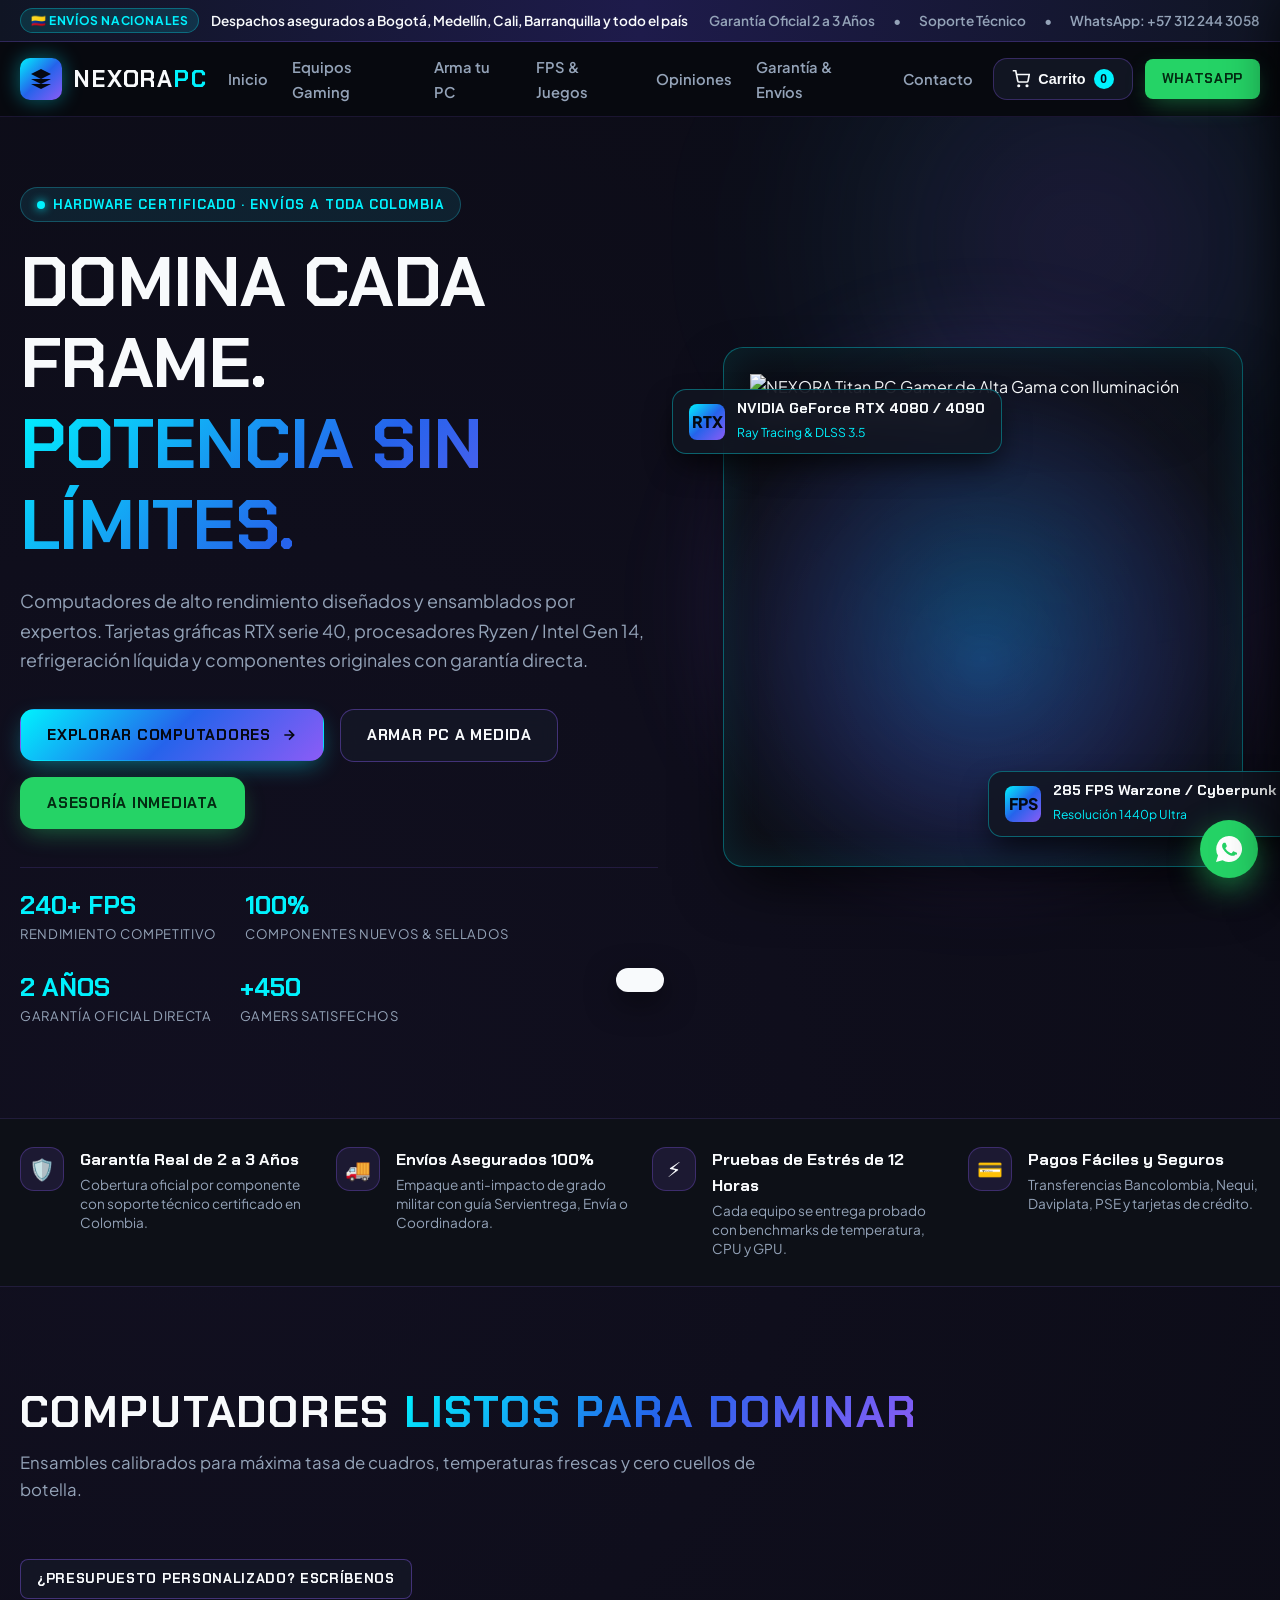
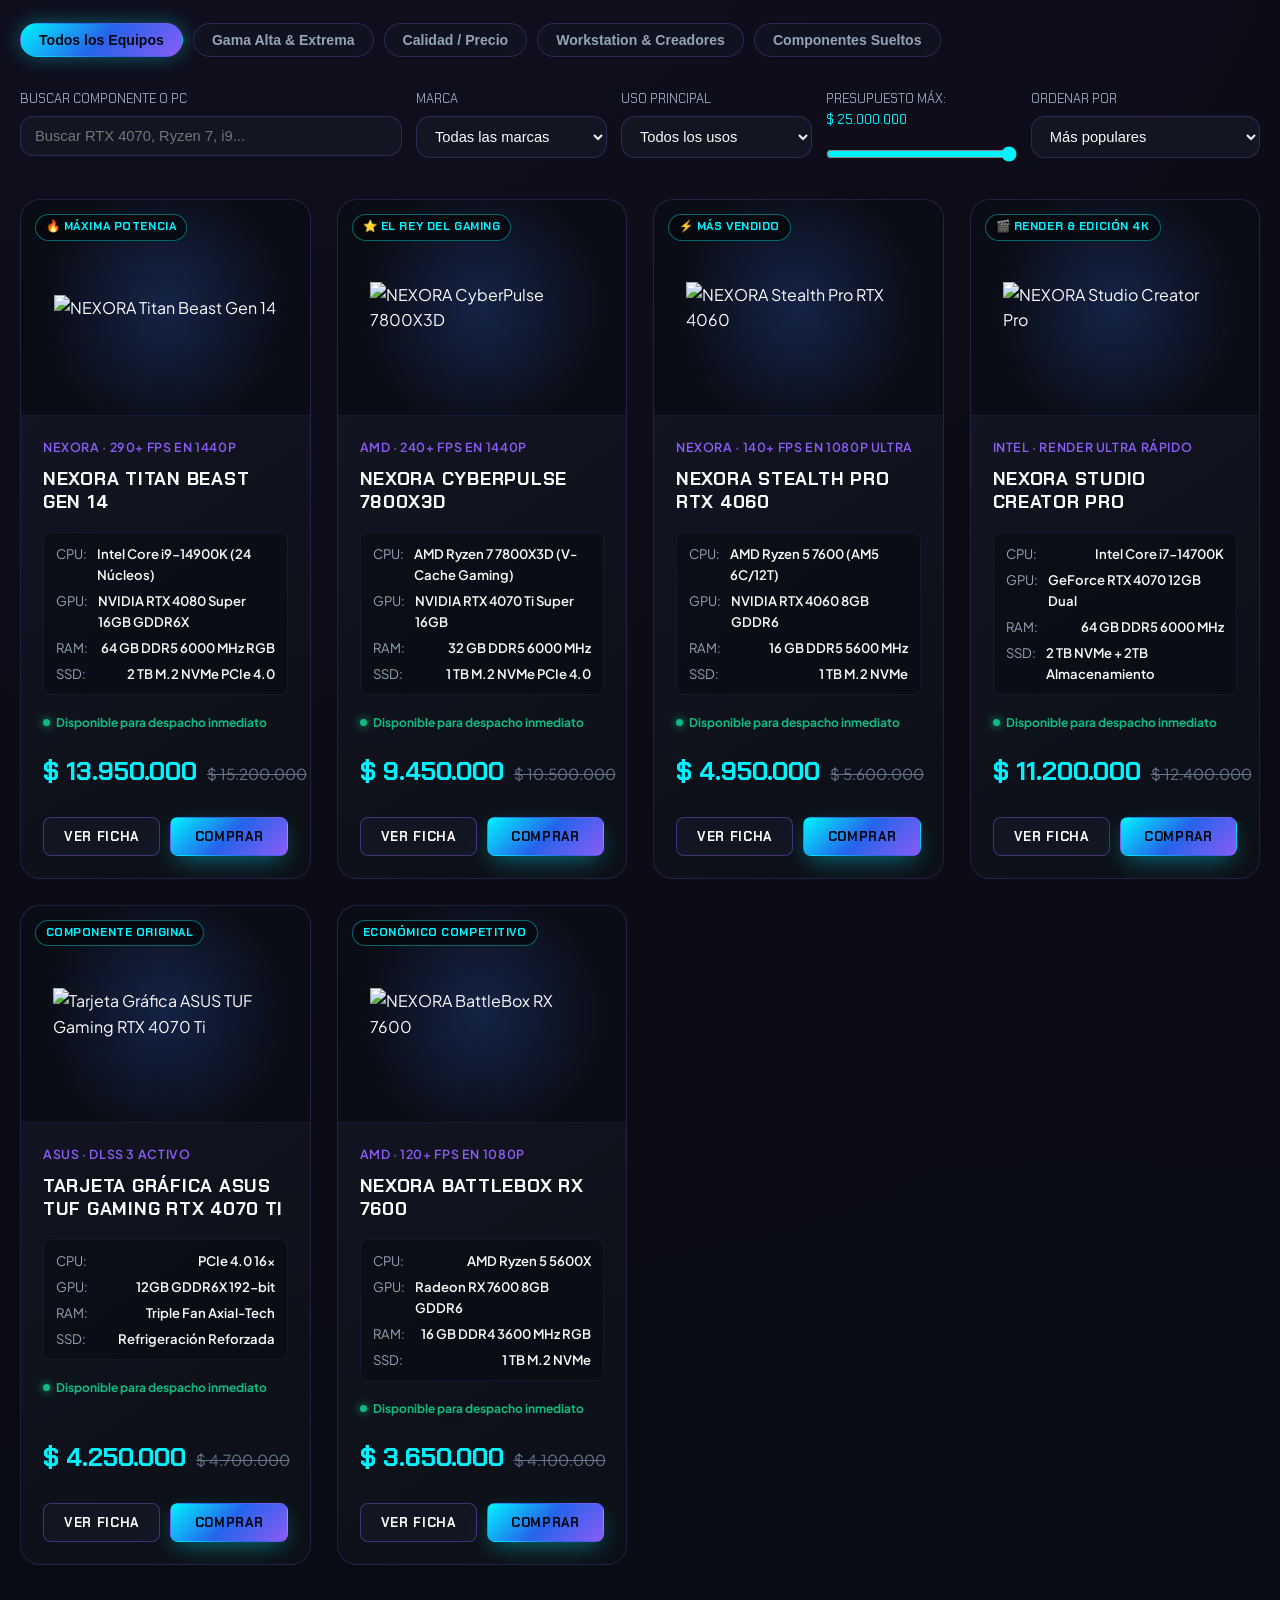
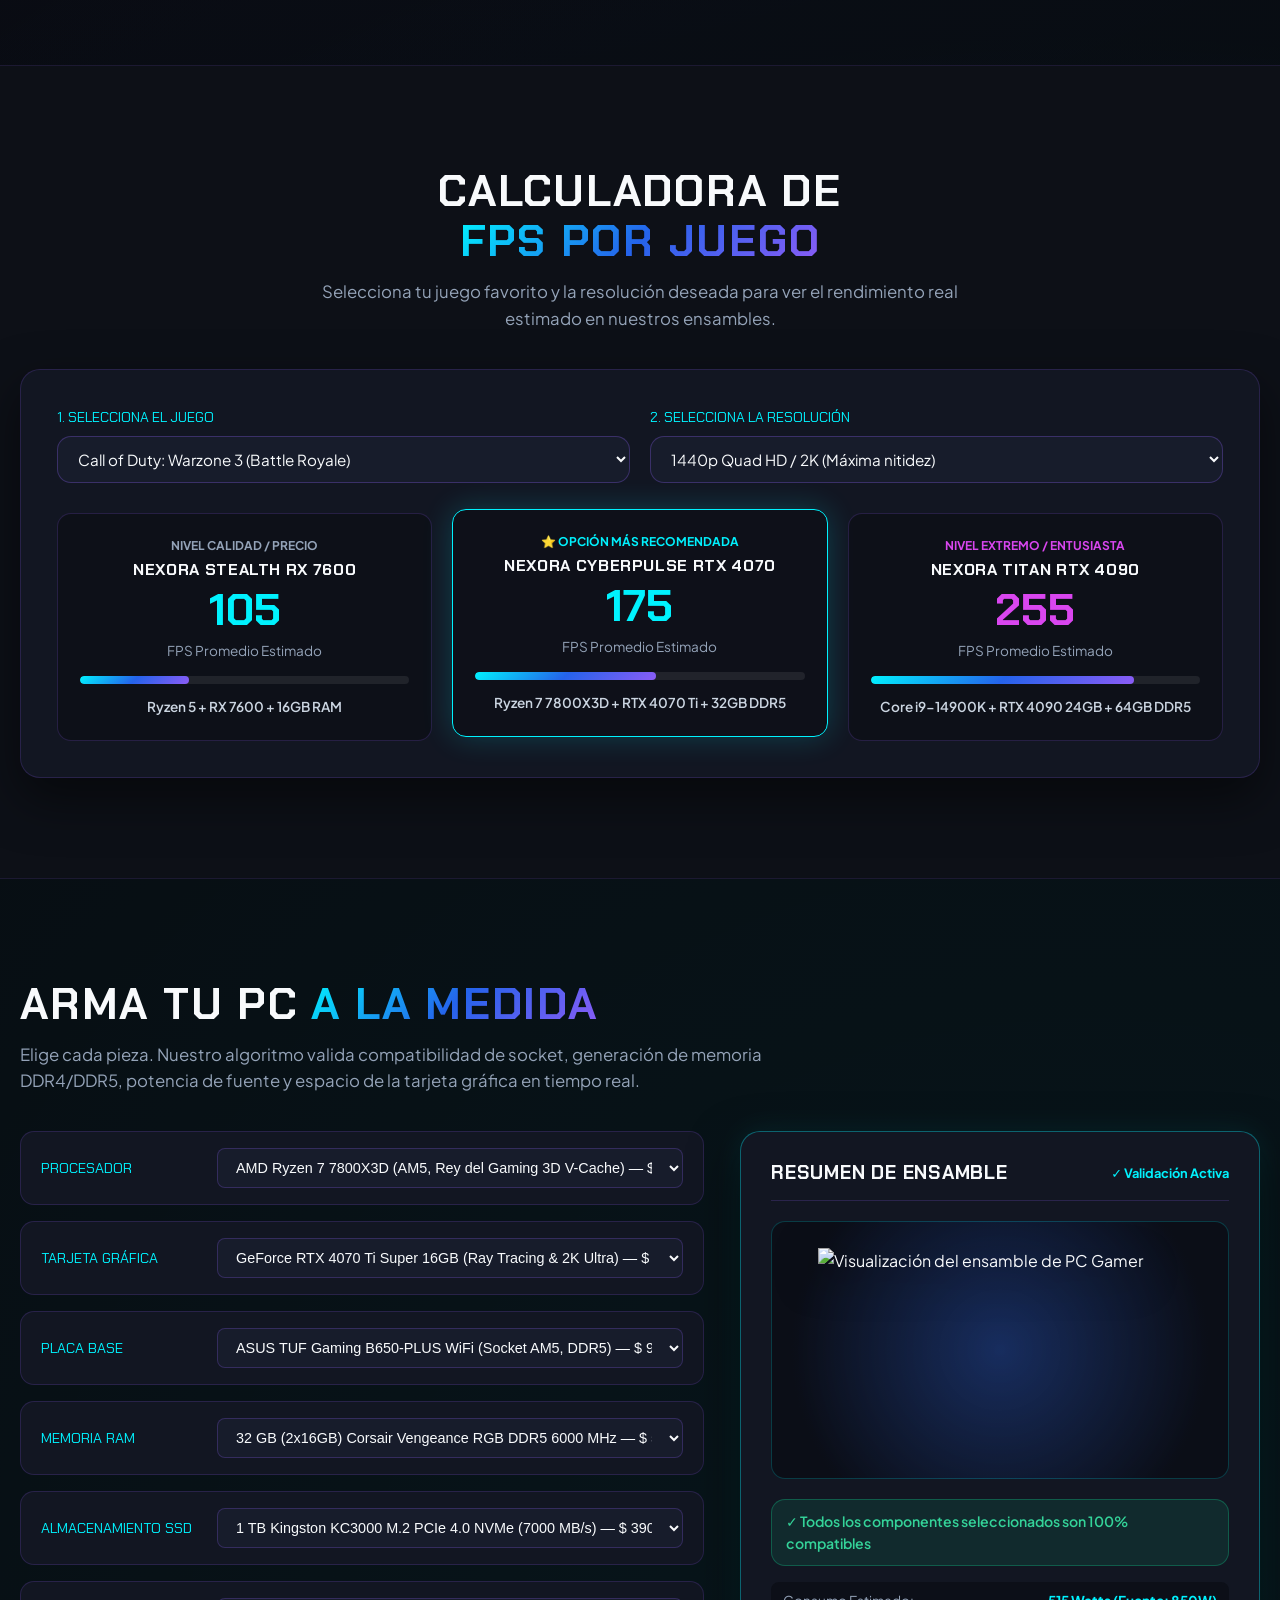
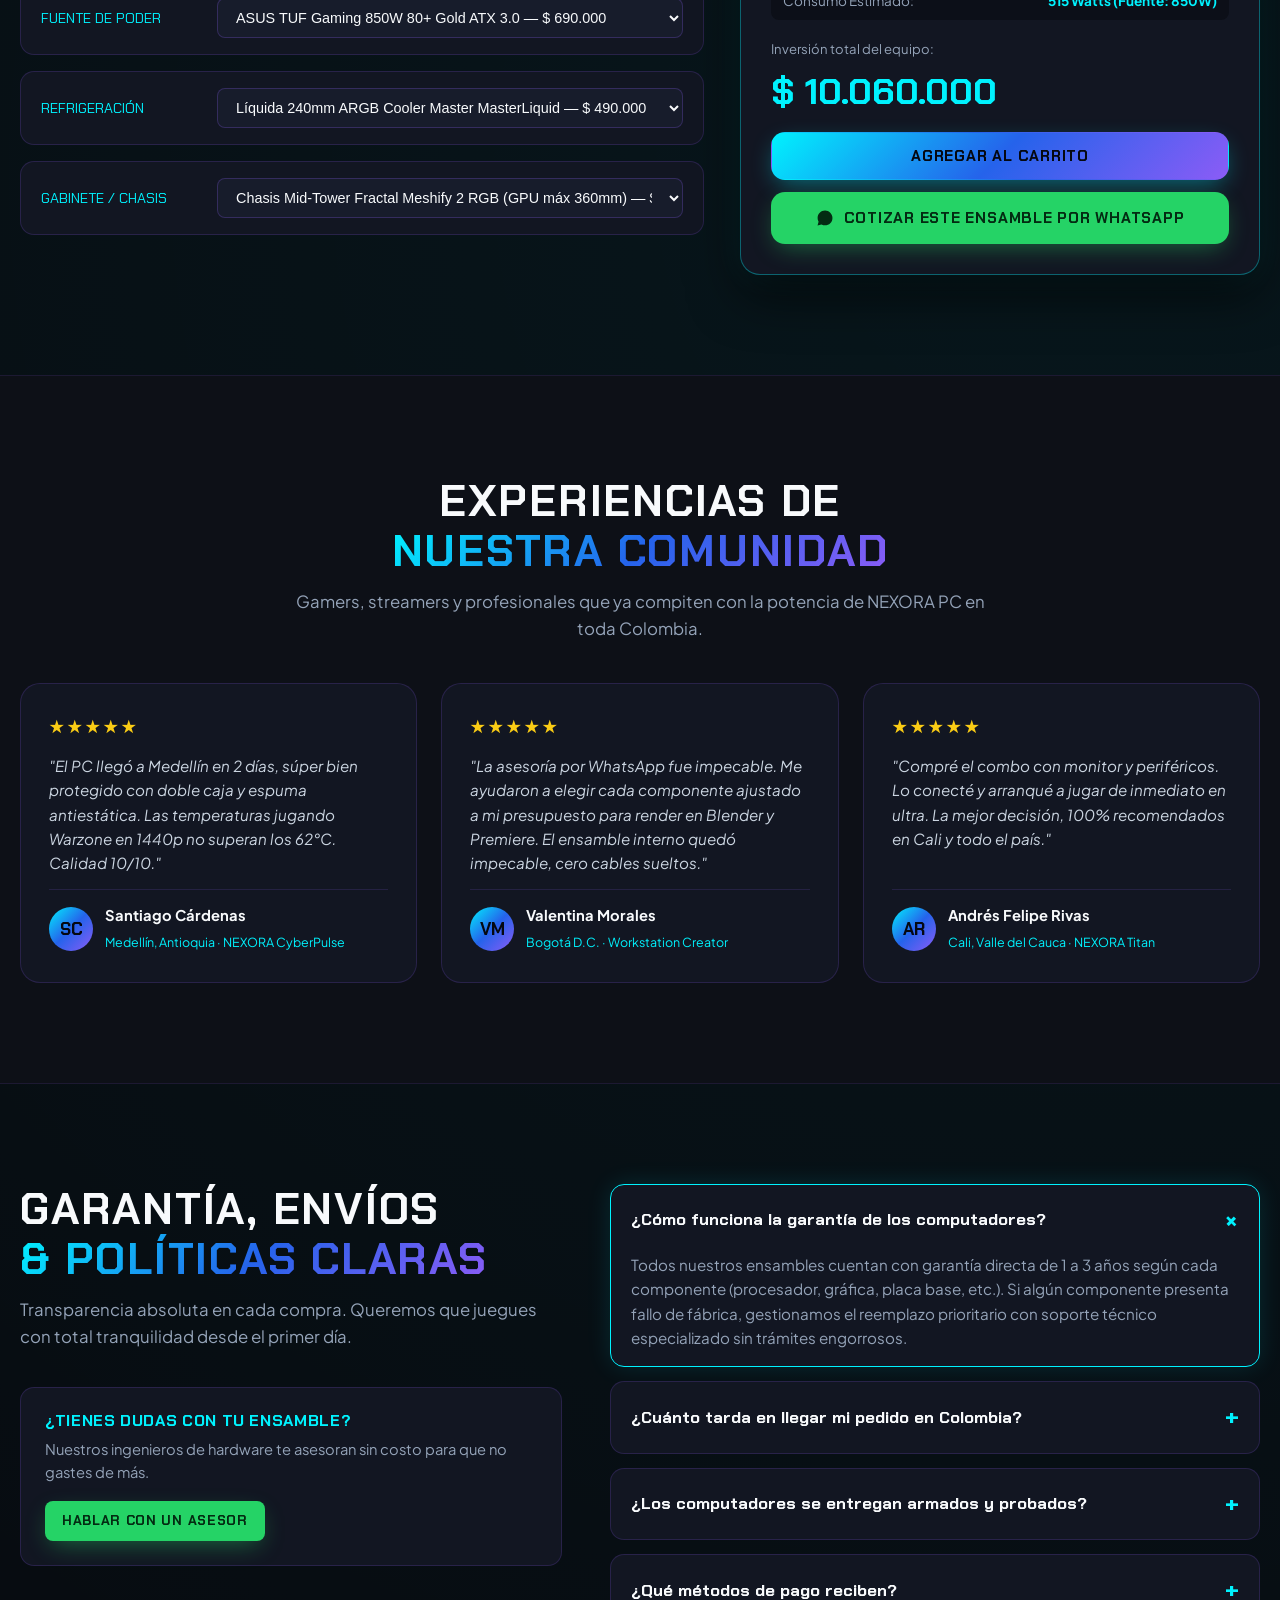
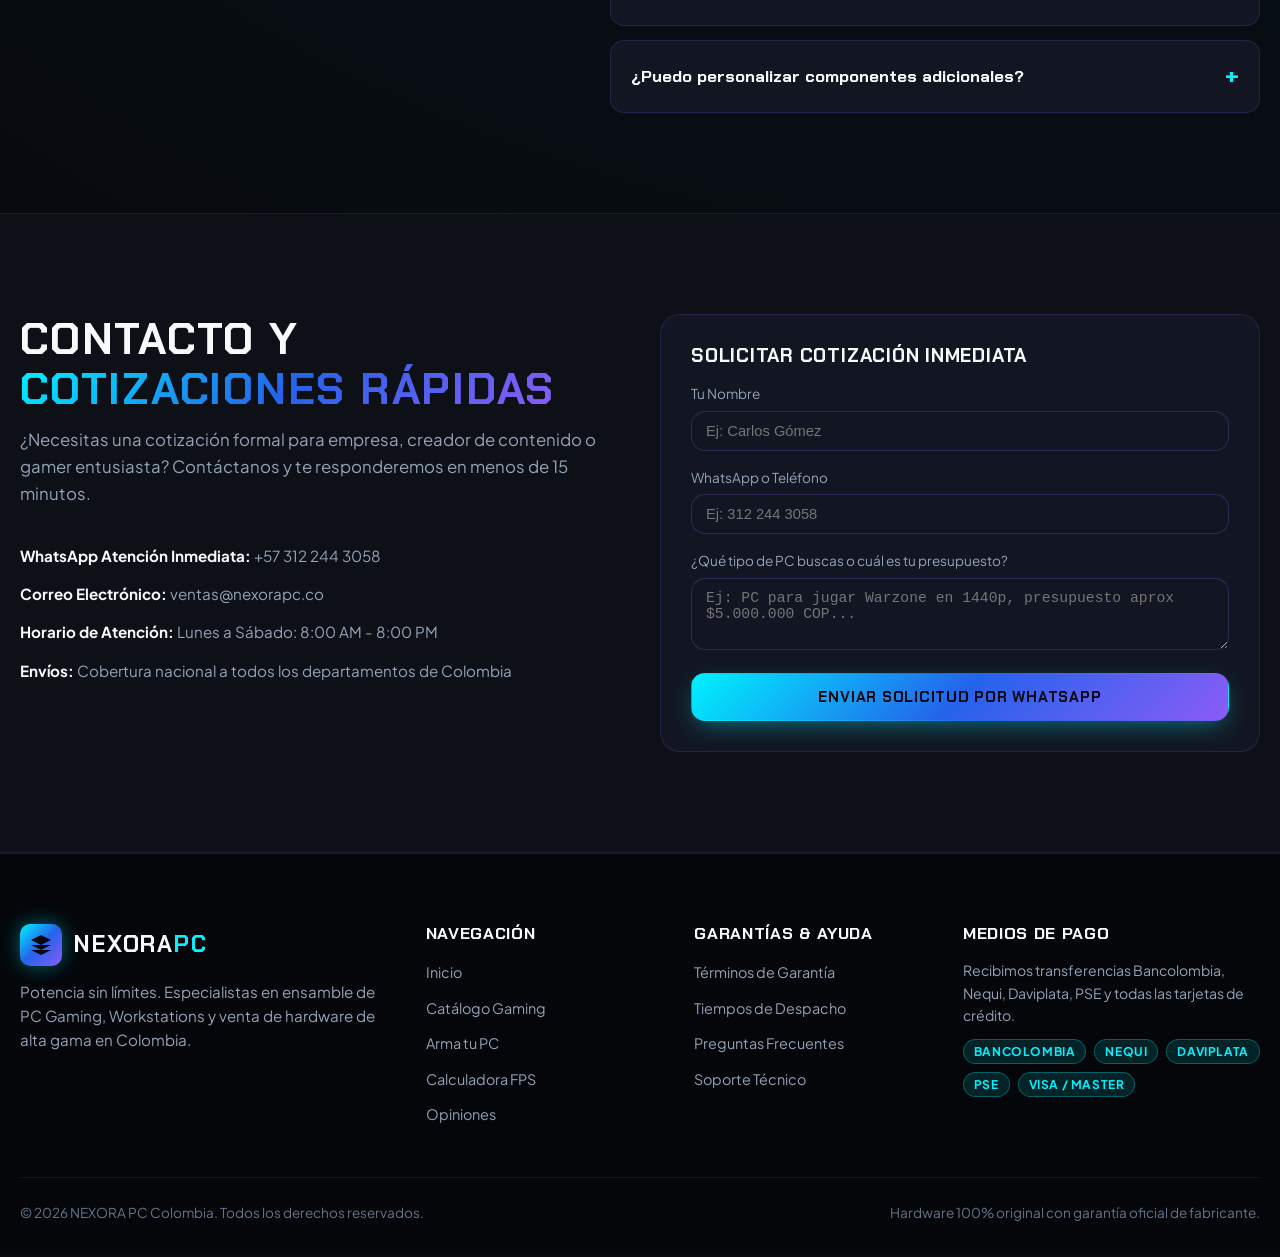
==== index.html @ 09af6302 "Subir index.html" ====
<!DOCTYPE html>
<html lang="es">
<head>
  <meta charset="utf-8">
  <meta name="viewport" content="width=device-width, initial-scale=1, viewport-fit=cover">
  <title>NEXORA PC — Computadores Gaming de Alto Rendimiento | Colombia</title>
  <meta name="description" content="PC Gaming de alta gama, workstations y componentes en Colombia. Ensambles certificados, garantía real, asesoría técnica 1-a-1 y envíos asegurados a todo el país.">
  <meta name="theme-color" content="#07090e">

  <!-- Open Graph -->
  <meta property="og:title" content="NEXORA PC — Domina Cada Frame">
  <meta property="og:description" content="PC Gaming de alto rendimiento y componentes certificados en Colombia. Envíos nacionales y garantía directa.">
  <meta property="og:image" content="imagenes/pcgam_newj.1280.webp">

  <!-- Google Fonts -->
  <link rel="preconnect" href="https://fonts.googleapis.com">
  <link rel="preconnect" href="https://fonts.gstatic.com" crossorigin>
  <link href="https://fonts.googleapis.com/css2?family=Chakra+Petch:wght@500;600;700&family=Plus+Jakarta+Sans:wght@400;500;600;700;800&family=JetBrains+Mono:wght@500;700&display=swap" rel="stylesheet">

  <style>
    /* =========================================================
       NEXORA PC — DISEÑO GAMING ULTRA PROFESIONAL
       Estética Cyberpunk Sleek / Dark Mode con Acentos Neon Cyan,
       Azul Eléctrico y Violeta Neón. Glassmorphism y micro-interacciones.
       ========================================================= */
    :root {
      --bg: #07090e;
      --bg-alt: #0d1017;
      --card-bg: #121622;
      --card-border: rgba(139, 92, 246, 0.18);
      --card-hover-border: rgba(34, 211, 238, 0.6);
      --surface: #171c2b;
      
      --cyan: #00f2fe;
      --cyan-glow: rgba(0, 242, 254, 0.35);
      --blue: #2563eb;
      --violet: #8b5cf6;
      --violet-glow: rgba(139, 92, 246, 0.35);
      --magenta: #d946ef;
      --emerald: #10b981;
      --amber: #f59e0b;
      --rose: #f43f5e;
      
      --text: #f8fafc;
      --text-muted: #94a3b8;
      --text-dim: #64748b;
      
      --grad-primary: linear-gradient(135deg, #00f2fe 0%, #2563eb 50%, #8b5cf6 100%);
      --grad-fire: linear-gradient(135deg, #f59e0b 0%, #ef4444 100%);
      --grad-dark: linear-gradient(180deg, rgba(13,16,23,0.85) 0%, rgba(7,9,14,0.95) 100%);
      --grad-card: linear-gradient(145deg, rgba(23,28,43,0.7) 0%, rgba(13,16,23,0.9) 100%);
      
      --radius-sm: 8px;
      --radius-md: 14px;
      --radius-lg: 20px;
      --radius-full: 9999px;
      
      --font-display: 'Chakra Petch', sans-serif;
      --font-body: 'Plus Jakarta Sans', system-ui, -apple-system, sans-serif;
      --font-mono: 'JetBrains Mono', monospace;
      
      --shadow-glow: 0 0 30px rgba(0, 242, 254, 0.2);
      --shadow-violet: 0 0 35px rgba(139, 92, 246, 0.25);
    }

    * { box-sizing: border-box; margin: 0; padding: 0; }
    html {
      scroll-behavior: smooth;
      scroll-padding-top: 86px;
      background: var(--bg);
      color: var(--text);
    }
    body {
      font-family: var(--font-body);
      font-size: 16px;
      line-height: 1.6;
      background: var(--bg);
      color: var(--text);
      overflow-x: hidden;
      -webkit-font-smoothing: antialiased;
      background-image: 
        radial-gradient(circle at 15% 15%, rgba(139, 92, 246, 0.08) 0%, transparent 40%),
        radial-gradient(circle at 85% 65%, rgba(0, 242, 254, 0.06) 0%, transparent 45%);
    }

    /* Scrollbar */
    ::-webkit-scrollbar { width: 9px; }
    ::-webkit-scrollbar-track { background: var(--bg); }
    ::-webkit-scrollbar-thumb { background: #262c3e; border-radius: 4px; }
    ::-webkit-scrollbar-thumb:hover { background: var(--violet); }

    /* Contenedor */
    .wrap {
      width: min(1240px, 100% - 40px);
      margin-inline: auto;
    }

    /* Tipografía */
    h1, h2, h3, h4, .brand-font {
      font-family: var(--font-display);
      text-transform: uppercase;
      letter-spacing: 0.04em;
      line-height: 1.15;
    }
    h2 {
      font-size: clamp(2rem, 3.5vw, 2.75rem);
      margin-bottom: 12px;
    }
    .sub {
      color: var(--text-muted);
      font-size: 1.05rem;
      max-width: 65ch;
      margin-bottom: 36px;
    }
    .text-grad {
      background: var(--grad-primary);
      -webkit-background-clip: text;
      background-clip: text;
      color: transparent;
      display: inline-block;
    }

    /* Botones */
    .btn {
      display: inline-flex;
      align-items: center;
      justify-content: center;
      gap: 10px;
      font-family: var(--font-display);
      font-weight: 700;
      font-size: 0.95rem;
      text-transform: uppercase;
      letter-spacing: 0.05em;
      padding: 13px 26px;
      border-radius: var(--radius-md);
      text-decoration: none;
      cursor: pointer;
      border: 1px solid transparent;
      transition: all 0.25s cubic-bezier(0.16, 1, 0.3, 1);
      position: relative;
      overflow: hidden;
      white-space: nowrap;
    }
    .btn-primary {
      background: var(--grad-primary);
      color: #050811;
      font-weight: 800;
      box-shadow: 0 8px 24px -6px rgba(0, 242, 254, 0.45);
    }
    .btn-primary:hover {
      transform: translateY(-2px);
      box-shadow: 0 12px 32px -4px rgba(0, 242, 254, 0.7);
      filter: brightness(1.1);
    }
    .btn-ghost {
      background: rgba(23, 28, 43, 0.6);
      color: var(--text);
      border-color: rgba(139, 92, 246, 0.4);
      backdrop-filter: blur(10px);
    }
    .btn-ghost:hover {
      background: rgba(139, 92, 246, 0.15);
      border-color: var(--cyan);
      color: var(--cyan);
      transform: translateY(-2px);
      box-shadow: 0 0 20px rgba(0, 242, 254, 0.25);
    }
    .btn-wa {
      background: #25d366;
      color: #032b12;
      font-weight: 800;
      box-shadow: 0 8px 24px -6px rgba(37, 211, 102, 0.45);
    }
    .btn-wa:hover {
      background: #20bd5a;
      transform: translateY(-2px);
      box-shadow: 0 12px 28px -4px rgba(37, 211, 102, 0.65);
    }
    .btn-sm {
      padding: 8px 16px;
      font-size: 0.85rem;
      border-radius: var(--radius-sm);
    }
    .btn:active { transform: scale(0.97); }

    /* Top Announcement Bar */
    .top-announcement {
      background: linear-gradient(90deg, #101524 0%, #1e1b4b 50%, #101524 100%);
      border-bottom: 1px solid rgba(139, 92, 246, 0.25);
      color: var(--text);
      font-size: 0.85rem;
      font-weight: 600;
      padding: 8px 0;
      position: relative;
      z-index: 60;
    }
    .top-announcement .wrap {
      display: flex;
      justify-content: space-between;
      align-items: center;
      flex-wrap: wrap;
      gap: 10px;
    }
    .ann-badge {
      background: rgba(0, 242, 254, 0.12);
      color: var(--cyan);
      border: 1px solid rgba(0, 242, 254, 0.3);
      padding: 2px 10px;
      border-radius: var(--radius-full);
      font-size: 0.75rem;
      font-weight: 700;
      text-transform: uppercase;
      letter-spacing: 0.05em;
    }
    .ann-links {
      display: flex;
      gap: 18px;
      color: var(--text-muted);
      align-items: center;
    }
    .ann-links a {
      color: var(--text-muted);
      text-decoration: none;
      transition: color 0.2s;
    }
    .ann-links a:hover { color: var(--cyan); }

    /* Header & Nav */
    header {
      position: sticky;
      top: 0;
      z-index: 50;
      background: rgba(7, 9, 14, 0.82);
      backdrop-filter: blur(18px);
      -webkit-backdrop-filter: blur(18px);
      border-bottom: 1px solid rgba(139, 92, 246, 0.15);
      transition: all 0.3s;
    }
    nav {
      display: flex;
      align-items: center;
      justify-content: space-between;
      height: 74px;
      gap: 20px;
    }
    .logo {
      display: flex;
      align-items: center;
      gap: 12px;
      text-decoration: none;
      color: var(--text);
      font-family: var(--font-display);
      font-size: 1.45rem;
      font-weight: 700;
      letter-spacing: 0.08em;
    }
    .logo-symbol {
      width: 42px;
      height: 42px;
      background: var(--grad-primary);
      border-radius: 10px;
      display: grid;
      place-items: center;
      box-shadow: 0 0 20px rgba(0, 242, 254, 0.4);
    }
    .logo-symbol svg {
      width: 24px;
      height: 24px;
      fill: #050811;
    }
    .logo-text span {
      color: var(--cyan);
    }
    .nav-links {
      display: flex;
      align-items: center;
      gap: 24px;
      list-style: none;
    }
    .nav-links a {
      color: var(--text-muted);
      text-decoration: none;
      font-size: 0.92rem;
      font-weight: 600;
      transition: color 0.2s;
      position: relative;
      padding: 6px 0;
    }
    .nav-links a::after {
      content: "";
      position: absolute;
      bottom: 0;
      left: 0;
      width: 0;
      height: 2px;
      background: var(--cyan);
      transition: width 0.25s ease;
      box-shadow: 0 0 8px var(--cyan);
    }
    .nav-links a:hover {
      color: var(--text);
    }
    .nav-links a:hover::after {
      width: 100%;
    }
    .nav-actions {
      display: flex;
      align-items: center;
      gap: 12px;
    }
    .cart-btn {
      position: relative;
      background: rgba(23, 28, 43, 0.7);
      border: 1px solid rgba(139, 92, 246, 0.3);
      color: var(--text);
      border-radius: var(--radius-md);
      padding: 10px 18px;
      font-weight: 700;
      font-size: 0.9rem;
      cursor: pointer;
      display: flex;
      align-items: center;
      gap: 8px;
      transition: all 0.2s;
    }
    .cart-btn:hover {
      border-color: var(--cyan);
      box-shadow: 0 0 16px rgba(0, 242, 254, 0.25);
    }
    .cart-badge {
      background: var(--cyan);
      color: #030712;
      border-radius: var(--radius-full);
      font-size: 0.75rem;
      font-weight: 800;
      min-width: 20px;
      height: 20px;
      display: grid;
      place-items: center;
      padding: 0 5px;
    }
    .burger-btn {
      display: none;
      background: none;
      border: 1px solid rgba(139, 92, 246, 0.3);
      border-radius: var(--radius-sm);
      color: var(--text);
      font-size: 1.5rem;
      padding: 6px 12px;
      cursor: pointer;
    }

    /* Hero Section */
    .hero {
      position: relative;
      padding: 70px 0 90px;
      overflow: hidden;
    }
    .hero::before {
      content: "";
      position: absolute;
      top: -20%;
      right: -10%;
      width: 650px;
      height: 650px;
      background: radial-gradient(circle, rgba(139, 92, 246, 0.18) 0%, rgba(0, 242, 254, 0.05) 50%, transparent 70%);
      border-radius: 50%;
      filter: blur(80px);
      pointer-events: none;
    }
    .hero-grid {
      display: grid;
      grid-template-columns: 1.15fr 1fr;
      gap: 48px;
      align-items: center;
    }
    .hero-kicker {
      display: inline-flex;
      align-items: center;
      gap: 8px;
      background: rgba(34, 211, 238, 0.1);
      border: 1px solid rgba(34, 211, 238, 0.28);
      color: var(--cyan);
      padding: 6px 16px;
      border-radius: var(--radius-full);
      font-family: var(--font-display);
      font-size: 0.82rem;
      font-weight: 700;
      letter-spacing: 0.08em;
      text-transform: uppercase;
      margin-bottom: 20px;
    }
    .hero-kicker i {
      width: 8px;
      height: 8px;
      background: var(--cyan);
      border-radius: 50%;
      display: inline-block;
      box-shadow: 0 0 10px var(--cyan);
      animation: pulse 1.5s infinite;
    }
    @keyframes pulse {
      0%, 100% { opacity: 1; transform: scale(1); }
      50% { opacity: 0.4; transform: scale(0.8); }
    }
    .hero h1 {
      font-size: clamp(2.8rem, 5.5vw, 4.4rem);
      letter-spacing: -0.01em;
      margin-bottom: 20px;
    }
    .hero-lead {
      color: var(--text-muted);
      font-size: 1.12rem;
      max-width: 50ch;
      margin-bottom: 34px;
      line-height: 1.65;
    }
    .hero-ctas {
      display: flex;
      gap: 16px;
      flex-wrap: wrap;
      margin-bottom: 38px;
    }
    .hero-stats {
      display: flex;
      gap: 28px;
      padding-top: 24px;
      border-top: 1px solid rgba(139, 92, 246, 0.16);
      flex-wrap: wrap;
    }
    .stat-item b {
      display: block;
      font-family: var(--font-display);
      font-size: 1.6rem;
      color: var(--cyan);
      line-height: 1.1;
    }
    .stat-item span {
      font-size: 0.82rem;
      color: var(--text-muted);
      text-transform: uppercase;
      letter-spacing: 0.05em;
    }

    /* Hero Showcase Image & Floating Cards */
    .hero-showcase {
      position: relative;
      display: flex;
      justify-content: center;
      align-items: center;
    }
    .showcase-halo {
      position: absolute;
      inset: -20px;
      background: radial-gradient(circle at center, rgba(0, 242, 254, 0.25) 0%, rgba(139, 92, 246, 0.2) 50%, transparent 75%);
      filter: blur(40px);
      border-radius: 50%;
      z-index: 1;
      animation: haloBreathe 7s ease-in-out infinite alternate;
    }
    @keyframes haloBreathe {
      0% { transform: scale(0.95); opacity: 0.6; }
      100% { transform: scale(1.1); opacity: 1; }
    }
    .showcase-frame {
      position: relative;
      z-index: 2;
      width: 100%;
      max-width: 520px;
      aspect-ratio: 1;
      border-radius: var(--radius-lg);
      background: radial-gradient(circle at 50% 60%, rgba(37, 99, 235, 0.25) 0%, rgba(13, 16, 23, 0.8) 70%);
      border: 1px solid rgba(0, 242, 254, 0.35);
      box-shadow: 0 25px 60px -15px rgba(0, 0, 0, 0.8), inset 0 0 40px rgba(0, 242, 254, 0.1);
      display: grid;
      place-items: center;
      overflow: hidden;
      transition: transform 0.4s ease;
    }
    .showcase-frame:hover {
      transform: translateY(-6px) scale(1.01);
      border-color: var(--cyan);
      box-shadow: 0 35px 70px -15px rgba(0, 242, 254, 0.3), inset 0 0 50px rgba(0, 242, 254, 0.15);
    }
    .showcase-frame img {
      width: 90%;
      height: 90%;
      object-fit: contain;
      filter: drop-shadow(0 15px 30px rgba(0, 0, 0, 0.7));
      transition: transform 0.5s ease;
    }
    .showcase-frame:hover img {
      transform: scale(1.05);
    }
    
    /* Floating specs pills */
    .floating-pill {
      position: absolute;
      z-index: 3;
      background: rgba(18, 22, 34, 0.85);
      backdrop-filter: blur(12px);
      border: 1px solid rgba(0, 242, 254, 0.35);
      border-radius: var(--radius-md);
      padding: 10px 16px;
      display: flex;
      align-items: center;
      gap: 12px;
      box-shadow: 0 14px 30px -5px rgba(0, 0, 0, 0.7);
      animation: floatPill 5s ease-in-out infinite alternate;
    }
    .pill-icon {
      width: 36px;
      height: 36px;
      border-radius: 8px;
      background: var(--grad-primary);
      display: grid;
      place-items: center;
      color: #050811;
      font-weight: 800;
      flex-shrink: 0;
    }
    .pill-info b {
      display: block;
      font-family: var(--font-display);
      font-size: 0.92rem;
      color: var(--text);
      line-height: 1.2;
    }
    .pill-info span {
      font-size: 0.76rem;
      color: var(--cyan);
    }
    .pill-top-left {
      top: 8%;
      left: -6%;
      animation-delay: 0s;
    }
    .pill-bottom-right {
      bottom: 6%;
      right: -6%;
      animation-delay: -2.5s;
    }
    @keyframes floatPill {
      0% { transform: translateY(0); }
      100% { transform: translateY(-10px); }
    }

    /* Trust Pillars Banner */
    .trust-bar {
      border-block: 1px solid rgba(139, 92, 246, 0.16);
      background: var(--bg-alt);
      padding: 28px 0;
    }
    .trust-grid {
      display: grid;
      grid-template-columns: repeat(auto-fit, minmax(240px, 1fr));
      gap: 24px;
    }
    .trust-item {
      display: flex;
      align-items: flex-start;
      gap: 16px;
    }
    .trust-icon {
      width: 44px;
      height: 44px;
      border-radius: var(--radius-md);
      background: rgba(139, 92, 246, 0.12);
      border: 1px solid rgba(139, 92, 246, 0.3);
      display: grid;
      place-items: center;
      font-size: 1.3rem;
      flex-shrink: 0;
    }
    .trust-text b {
      display: block;
      font-family: var(--font-display);
      font-size: 1.02rem;
      color: var(--text);
      margin-bottom: 2px;
    }
    .trust-text p {
      font-size: 0.85rem;
      color: var(--text-muted);
      line-height: 1.4;
    }

    /* Section General */
    section {
      padding: 100px 0;
      position: relative;
    }
    .section-tint {
      background: var(--bg-alt);
      border-block: 1px solid rgba(139, 92, 246, 0.12);
    }

    /* Interactive FPS Benchmark Tool */
    .fps-bench-card {
      background: var(--card-bg);
      border: 1px solid var(--card-border);
      border-radius: var(--radius-lg);
      padding: 36px;
      box-shadow: 0 20px 50px rgba(0, 0, 0, 0.5);
      margin-top: 30px;
    }
    .bench-controls {
      display: grid;
      grid-template-columns: 1fr 1fr;
      gap: 20px;
      margin-bottom: 30px;
    }
    .bench-select-group label {
      display: block;
      font-family: var(--font-display);
      font-size: 0.88rem;
      color: var(--cyan);
      text-transform: uppercase;
      margin-bottom: 8px;
    }
    .bench-select {
      width: 100%;
      background: var(--surface);
      border: 1px solid rgba(139, 92, 246, 0.3);
      border-radius: var(--radius-md);
      color: var(--text);
      padding: 12px 16px;
      font-size: 0.95rem;
      font-family: var(--font-body);
      cursor: pointer;
      outline: none;
      transition: border-color 0.2s;
    }
    .bench-select:focus {
      border-color: var(--cyan);
      box-shadow: 0 0 15px rgba(0, 242, 254, 0.25);
    }
    .bench-results-grid {
      display: grid;
      grid-template-columns: repeat(3, 1fr);
      gap: 20px;
    }
    .bench-tier-box {
      background: rgba(13, 16, 23, 0.8);
      border: 1px solid rgba(139, 92, 246, 0.2);
      border-radius: var(--radius-md);
      padding: 22px;
      text-align: center;
      transition: all 0.3s;
      position: relative;
      overflow: hidden;
    }
    .bench-tier-box.highlight {
      border-color: var(--cyan);
      box-shadow: 0 0 30px rgba(0, 242, 254, 0.2);
      transform: translateY(-4px);
    }
    .bench-tier-tag {
      font-size: 0.75rem;
      font-weight: 700;
      text-transform: uppercase;
      color: var(--text-muted);
      margin-bottom: 6px;
      display: block;
    }
    .bench-fps-num {
      font-family: var(--font-display);
      font-size: 2.8rem;
      font-weight: 700;
      color: var(--cyan);
      line-height: 1;
      margin: 8px 0;
    }
    .bench-fps-unit {
      font-size: 0.85rem;
      color: var(--text-muted);
      margin-bottom: 14px;
    }
    .bench-meter {
      width: 100%;
      height: 8px;
      background: rgba(255, 255, 255, 0.08);
      border-radius: var(--radius-full);
      overflow: hidden;
      margin-bottom: 12px;
    }
    .bench-meter-bar {
      height: 100%;
      background: var(--grad-primary);
      border-radius: var(--radius-full);
      transition: width 0.6s cubic-bezier(0.16, 1, 0.3, 1);
    }
    .bench-pc-rec {
      font-size: 0.85rem;
      color: #cbd5e1;
      font-weight: 600;
    }

    /* Catalog Filters */
    .catalog-tools {
      display: grid;
      grid-template-columns: 2fr 1fr 1fr 1fr 1.2fr;
      gap: 14px;
      margin-bottom: 30px;
    }
    .tool-group label {
      display: block;
      font-size: 0.8rem;
      font-family: var(--font-display);
      text-transform: uppercase;
      color: var(--text-muted);
      margin-bottom: 6px;
    }
    .input-field, .select-field {
      width: 100%;
      background: var(--card-bg);
      border: 1px solid rgba(139, 92, 246, 0.25);
      border-radius: var(--radius-md);
      color: var(--text);
      padding: 11px 14px;
      font-size: 0.92rem;
      outline: none;
      transition: all 0.2s;
    }
    .input-field:focus, .select-field:focus {
      border-color: var(--cyan);
      box-shadow: 0 0 16px rgba(0, 242, 254, 0.25);
    }
    .chips-bar {
      display: flex;
      gap: 10px;
      flex-wrap: wrap;
      margin-bottom: 32px;
    }
    .chip-btn {
      background: rgba(18, 22, 34, 0.7);
      border: 1px solid rgba(139, 92, 246, 0.25);
      color: var(--text-muted);
      border-radius: var(--radius-full);
      padding: 8px 18px;
      font-size: 0.88rem;
      font-weight: 600;
      cursor: pointer;
      transition: all 0.2s;
    }
    .chip-btn:hover {
      border-color: var(--cyan);
      color: var(--text);
    }
    .chip-btn.active {
      background: var(--grad-primary);
      color: #050811;
      font-weight: 700;
      border-color: transparent;
      box-shadow: 0 0 20px rgba(0, 242, 254, 0.35);
    }

    /* Product Cards Grid */
    .product-grid {
      display: grid;
      grid-template-columns: repeat(auto-fill, minmax(290px, 1fr));
      gap: 26px;
    }
    .product-card {
      background: var(--grad-card);
      border: 1px solid var(--card-border);
      border-radius: var(--radius-lg);
      overflow: hidden;
      display: flex;
      flex-direction: column;
      transition: all 0.35s cubic-bezier(0.16, 1, 0.3, 1);
      position: relative;
    }
    .product-card:hover {
      transform: translateY(-7px);
      border-color: var(--cyan);
      box-shadow: 0 20px 45px -10px rgba(0, 242, 254, 0.25);
    }
    .card-badge-top {
      position: absolute;
      top: 14px;
      left: 14px;
      z-index: 5;
      background: rgba(7, 9, 14, 0.85);
      backdrop-filter: blur(8px);
      border: 1px solid rgba(0, 242, 254, 0.4);
      color: var(--cyan);
      font-size: 0.72rem;
      font-weight: 800;
      font-family: var(--font-display);
      text-transform: uppercase;
      letter-spacing: 0.05em;
      padding: 3px 10px;
      border-radius: var(--radius-full);
    }
    .card-thumb {
      aspect-ratio: 4/3;
      background: radial-gradient(circle at center, rgba(37, 99, 235, 0.2) 0%, #0a0d15 70%);
      display: grid;
      place-items: center;
      padding: 20px;
      overflow: hidden;
      border-bottom: 1px solid rgba(139, 92, 246, 0.12);
      position: relative;
    }
    .card-thumb img {
      max-width: 90%;
      max-height: 90%;
      object-fit: contain;
      transition: transform 0.4s ease;
      filter: drop-shadow(0 10px 18px rgba(0,0,0,0.6));
    }
    .product-card:hover .card-thumb img {
      transform: scale(1.08);
    }
    .card-body {
      padding: 22px;
      display: flex;
      flex-direction: column;
      flex: 1;
      gap: 10px;
    }
    .card-category {
      font-size: 0.78rem;
      font-weight: 600;
      color: var(--violet);
      text-transform: uppercase;
      letter-spacing: 0.05em;
    }
    .card-title {
      font-size: 1.15rem;
      color: var(--text);
      line-height: 1.25;
      min-height: 2.5em;
    }
    .spec-list {
      list-style: none;
      font-size: 0.82rem;
      color: var(--text-muted);
      margin: 8px 0;
      display: grid;
      gap: 5px;
      background: rgba(7, 9, 14, 0.4);
      padding: 10px 12px;
      border-radius: var(--radius-sm);
      border: 1px solid rgba(139, 92, 246, 0.1);
    }
    .spec-list li {
      display: flex;
      justify-content: space-between;
      gap: 10px;
    }
    .spec-list b {
      color: var(--text);
      font-weight: 600;
    }
    .price-wrap {
      margin-top: auto;
      padding-top: 10px;
      display: flex;
      align-items: baseline;
      gap: 10px;
    }
    .card-price {
      font-family: var(--font-display);
      font-size: 1.6rem;
      font-weight: 700;
      color: var(--cyan);
    }
    .card-old-price {
      color: var(--text-dim);
      text-decoration: line-through;
      font-size: 0.95rem;
    }
    .stock-tag {
      font-size: 0.75rem;
      font-weight: 700;
      display: flex;
      align-items: center;
      gap: 6px;
      color: var(--emerald);
    }
    .stock-tag::before {
      content: "";
      width: 7px;
      height: 7px;
      background: var(--emerald);
      border-radius: 50%;
      box-shadow: 0 0 8px var(--emerald);
    }
    .card-actions {
      display: grid;
      grid-template-columns: 1fr 1fr;
      gap: 10px;
      margin-top: 14px;
    }
    .card-actions .btn {
      width: 100%;
      padding: 10px 12px;
      font-size: 0.82rem;
    }

    /* Custom PC Builder Section */
    .builder-layout {
      display: grid;
      grid-template-columns: 1.25fr 0.95fr;
      gap: 36px;
      align-items: start;
    }
    .builder-components {
      display: grid;
      gap: 16px;
    }
    .builder-row {
      background: var(--card-bg);
      border: 1px solid var(--card-border);
      border-radius: var(--radius-md);
      padding: 16px 20px;
      display: grid;
      grid-template-columns: 160px 1fr;
      gap: 16px;
      align-items: center;
      transition: border-color 0.2s;
    }
    .builder-row:hover {
      border-color: rgba(0, 242, 254, 0.4);
    }
    .builder-label {
      font-family: var(--font-display);
      font-size: 0.9rem;
      color: var(--cyan);
      text-transform: uppercase;
      display: flex;
      align-items: center;
      gap: 8px;
    }
    .builder-select {
      background: var(--surface);
      border: 1px solid rgba(139, 92, 246, 0.25);
      border-radius: var(--radius-sm);
      color: var(--text);
      padding: 10px 14px;
      font-size: 0.9rem;
      outline: none;
      width: 100%;
      cursor: pointer;
    }
    .builder-select:focus {
      border-color: var(--cyan);
      box-shadow: 0 0 12px rgba(0, 242, 254, 0.2);
    }
    .builder-summary-panel {
      position: sticky;
      top: 100px;
      background: var(--card-bg);
      border: 1px solid rgba(0, 242, 254, 0.35);
      border-radius: var(--radius-lg);
      padding: 30px;
      box-shadow: 0 20px 50px rgba(0, 0, 0, 0.6), 0 0 30px rgba(0, 242, 254, 0.1);
    }
    .summary-heading {
      display: flex;
      align-items: center;
      justify-content: space-between;
      border-bottom: 1px solid rgba(139, 92, 246, 0.2);
      padding-bottom: 16px;
      margin-bottom: 20px;
    }
    .summary-visual {
      aspect-ratio: 16/9;
      background: radial-gradient(circle at center, rgba(37, 99, 235, 0.3) 0%, #0b0e17 80%);
      border-radius: var(--radius-md);
      border: 1px solid rgba(0, 242, 254, 0.2);
      overflow: hidden;
      display: grid;
      place-items: center;
      margin-bottom: 20px;
    }
    .summary-visual img {
      width: 80%;
      height: 80%;
      object-fit: contain;
      filter: drop-shadow(0 10px 20px rgba(0,0,0,0.7));
    }
    .compat-badge {
      display: flex;
      align-items: center;
      gap: 10px;
      padding: 10px 14px;
      border-radius: var(--radius-md);
      font-size: 0.88rem;
      font-weight: 600;
      margin-bottom: 16px;
    }
    .compat-badge.ok {
      background: rgba(16, 185, 129, 0.12);
      border: 1px solid rgba(16, 185, 129, 0.35);
      color: #34d399;
    }
    .compat-badge.warn {
      background: rgba(244, 63, 94, 0.12);
      border: 1px solid rgba(244, 63, 94, 0.35);
      color: #fb7185;
    }
    .wattage-indicator {
      display: flex;
      justify-content: space-between;
      font-size: 0.85rem;
      color: var(--text-muted);
      margin-bottom: 18px;
      padding: 8px 12px;
      background: rgba(7, 9, 14, 0.5);
      border-radius: var(--radius-sm);
    }
    .wattage-indicator b {
      color: var(--cyan);
    }
    .builder-total-price {
      font-family: var(--font-display);
      font-size: 2.3rem;
      font-weight: 700;
      color: var(--cyan);
      margin: 14px 0 22px;
      line-height: 1;
    }
    .builder-actions {
      display: grid;
      gap: 12px;
    }

    /* Customer Reviews / Testimonials */
    .testimonials-grid {
      display: grid;
      grid-template-columns: repeat(auto-fit, minmax(300px, 1fr));
      gap: 24px;
    }
    .review-card {
      background: var(--card-bg);
      border: 1px solid var(--card-border);
      border-radius: var(--radius-lg);
      padding: 28px;
      display: flex;
      flex-direction: column;
      gap: 14px;
      transition: transform 0.3s ease;
    }
    .review-card:hover {
      transform: translateY(-4px);
      border-color: rgba(0, 242, 254, 0.4);
    }
    .review-stars {
      color: #facc15;
      font-size: 1.1rem;
      letter-spacing: 2px;
    }
    .review-text {
      color: #cbd5e1;
      font-size: 0.95rem;
      font-style: italic;
      line-height: 1.6;
      flex: 1;
    }
    .review-author {
      display: flex;
      align-items: center;
      gap: 12px;
      padding-top: 14px;
      border-top: 1px solid rgba(139, 92, 246, 0.15);
    }
    .author-avatar {
      width: 44px;
      height: 44px;
      border-radius: 50%;
      background: var(--grad-primary);
      color: #050811;
      font-family: var(--font-display);
      font-weight: 700;
      display: grid;
      place-items: center;
      font-size: 1.1rem;
    }
    .author-info b {
      display: block;
      color: var(--text);
      font-size: 0.92rem;
    }
    .author-info span {
      font-size: 0.78rem;
      color: var(--cyan);
    }

    /* FAQ Accordion */
    .faq-list {
      display: grid;
      gap: 14px;
    }
    details {
      background: var(--card-bg);
      border: 1px solid var(--card-border);
      border-radius: var(--radius-md);
      padding: 16px 20px;
      transition: all 0.25s;
    }
    details[open] {
      border-color: var(--cyan);
      box-shadow: 0 0 25px rgba(0, 242, 254, 0.12);
    }
    summary {
      cursor: pointer;
      font-family: var(--font-display);
      font-weight: 700;
      font-size: 1.05rem;
      color: var(--text);
      list-style: none;
      display: flex;
      justify-content: space-between;
      align-items: center;
    }
    summary::-webkit-details-marker { display: none; }
    summary::after {
      content: "+";
      font-size: 1.5rem;
      color: var(--cyan);
      transition: transform 0.25s;
    }
    details[open] summary::after {
      transform: rotate(45deg);
    }
    details p {
      color: var(--text-muted);
      margin-top: 14px;
      font-size: 0.95rem;
      line-height: 1.6;
    }

    /* Cart Drawer */
    #cartDrawer {
      position: fixed;
      top: 0;
      right: 0;
      bottom: 0;
      width: min(460px, 100%);
      background: #0d1019;
      border-left: 1px solid rgba(0, 242, 254, 0.3);
      z-index: 100;
      transform: translateX(105%);
      transition: transform 0.35s cubic-bezier(0.16, 1, 0.3, 1);
      display: flex;
      flex-direction: column;
      box-shadow: -20px 0 50px rgba(0, 0, 0, 0.8);
    }
    #cartDrawer.open {
      transform: translateX(0);
    }
    .cart-header {
      padding: 22px 26px;
      border-bottom: 1px solid rgba(139, 92, 246, 0.2);
      display: flex;
      align-items: center;
      justify-content: space-between;
    }
    .cart-header h3 {
      font-size: 1.3rem;
      color: var(--text);
    }
    .cart-body {
      padding: 24px;
      overflow-y: auto;
      flex: 1;
      display: flex;
      flex-direction: column;
      gap: 16px;
    }
    .cart-item {
      display: grid;
      grid-template-columns: 60px 1fr auto;
      gap: 14px;
      background: var(--card-bg);
      border: 1px solid rgba(139, 92, 246, 0.2);
      border-radius: var(--radius-md);
      padding: 12px;
      align-items: center;
    }
    .cart-item img {
      width: 100%;
      height: 50px;
      object-fit: contain;
    }
    .cart-item-info h4 {
      font-size: 0.9rem;
      line-height: 1.2;
      margin-bottom: 4px;
    }
    .cart-item-price {
      font-family: var(--font-display);
      color: var(--cyan);
      font-size: 0.95rem;
      font-weight: 700;
    }
    .cart-qty-ctrls {
      display: flex;
      align-items: center;
      gap: 6px;
    }
    .cart-qty-btn {
      width: 26px;
      height: 26px;
      border-radius: 6px;
      background: rgba(255, 255, 255, 0.08);
      border: 1px solid rgba(139, 92, 246, 0.3);
      color: var(--text);
      display: grid;
      place-items: center;
      cursor: pointer;
      font-weight: 700;
      font-size: 0.9rem;
    }
    .cart-footer {
      padding: 22px 26px;
      border-top: 1px solid rgba(139, 92, 246, 0.2);
      background: #080a10;
    }
    .cart-total-row {
      display: flex;
      justify-content: space-between;
      align-items: baseline;
      margin-bottom: 18px;
    }
    .cart-total-price {
      font-family: var(--font-display);
      font-size: 1.9rem;
      font-weight: 700;
      color: var(--cyan);
    }

    /* Modal Generico */
    dialog {
      background: #0f131f;
      color: var(--text);
      border: 1px solid rgba(0, 242, 254, 0.4);
      border-radius: var(--radius-lg);
      padding: 34px;
      max-width: min(780px, 94vw);
      width: 100%;
      margin: auto;
      box-shadow: 0 30px 80px rgba(0, 0, 0, 0.85);
    }
    dialog::backdrop {
      background: rgba(5, 7, 12, 0.85);
      backdrop-filter: blur(8px);
    }

    /* Toast Notification */
    #toast {
      position: fixed;
      left: 50%;
      bottom: 28px;
      transform: translate(-50%, 120px);
      background: var(--text);
      color: #030712;
      padding: 12px 24px;
      border-radius: var(--radius-full);
      font-weight: 700;
      font-size: 0.92rem;
      box-shadow: 0 10px 30px rgba(0, 0, 0, 0.5);
      z-index: 120;
      transition: transform 0.3s cubic-bezier(0.16, 1, 0.3, 1);
      display: flex;
      align-items: center;
      gap: 10px;
    }
    #toast.show {
      transform: translate(-50%, 0);
    }

    /* Floating WhatsApp Button */
    .wa-float {
      position: fixed;
      right: 22px;
      bottom: 22px;
      z-index: 80;
      width: 58px;
      height: 58px;
      border-radius: 50%;
      background: #25d366;
      display: grid;
      place-items: center;
      box-shadow: 0 10px 30px rgba(37, 211, 102, 0.5);
      transition: all 0.3s;
      text-decoration: none;
    }
    .wa-float:hover {
      transform: scale(1.1) translateY(-3px);
      box-shadow: 0 16px 36px rgba(37, 211, 102, 0.7);
    }
    .wa-float svg {
      width: 32px;
      height: 32px;
      fill: #fff;
    }

    /* Footer */
    footer {
      background: #04060a;
      border-top: 1px solid rgba(139, 92, 246, 0.16);
      padding: 70px 0 30px;
    }
    .footer-grid {
      display: grid;
      grid-template-columns: 1.6fr 1fr 1fr 1.3fr;
      gap: 40px;
      margin-bottom: 50px;
    }
    .footer-brand p {
      color: var(--text-muted);
      font-size: 0.95rem;
      margin-top: 14px;
      max-width: 34ch;
    }
    .footer-col h4 {
      color: var(--text);
      font-size: 1.05rem;
      margin-bottom: 16px;
    }
    .footer-col ul {
      list-style: none;
      display: grid;
      gap: 10px;
    }
    .footer-col a {
      color: var(--text-muted);
      text-decoration: none;
      font-size: 0.9rem;
      transition: color 0.2s;
    }
    .footer-col a:hover {
      color: var(--cyan);
    }
    .footer-bottom {
      border-top: 1px solid rgba(139, 92, 246, 0.12);
      padding-top: 24px;
      display: flex;
      justify-content: space-between;
      align-items: center;
      flex-wrap: wrap;
      gap: 14px;
      color: var(--text-dim);
      font-size: 0.85rem;
    }

    /* Responsive */
    @media (max-width: 960px) {
      .hero-grid { grid-template-columns: 1fr; }
      .builder-layout { grid-template-columns: 1fr; }
      .catalog-tools { grid-template-columns: 1fr 1fr; }
      .bench-results-grid { grid-template-columns: 1fr; }
      .footer-grid { grid-template-columns: 1fr 1fr; }
      .nav-links { display: none; }
      .burger-btn { display: block; }
      .nav-links.active {
        display: flex;
        position: absolute;
        top: 74px;
        left: 0;
        right: 0;
        background: #0d1017;
        flex-direction: column;
        padding: 24px;
        border-bottom: 1px solid rgba(139, 92, 246, 0.25);
      }
    }
    @media (max-width: 600px) {
      .catalog-tools { grid-template-columns: 1fr; }
      .builder-row { grid-template-columns: 1fr; }
      .footer-grid { grid-template-columns: 1fr; }
      .bench-controls { grid-template-columns: 1fr; }
    }
  </style>
</head>
<body>

  <!-- Top Announcement Bar -->
  <div class="top-announcement">
    <div class="wrap">
      <div style="display:flex;align-items:center;gap:12px;flex-wrap:wrap">
        <span class="ann-badge">🇨🇴 Envíos Nacionales</span>
        <span>Despachos asegurados a Bogotá, Medellín, Cali, Barranquilla y todo el país</span>
      </div>
      <div class="ann-links">
        <span>Garantía Oficial 2 a 3 Años</span>
        <span>•</span>
        <a href="#contacto">Soporte Técnico</a>
        <span>•</span>
        <a href="https://wa.me/573122443058" target="_blank" rel="noopener">WhatsApp: +57 312 244 3058</a>
      </div>
    </div>
  </div>

  <!-- Header Nav -->
  <header>
    <div class="wrap">
      <nav>
        <a class="logo" href="#inicio">
          <div class="logo-symbol">
            <svg viewBox="0 0 24 24"><path d="M12 2L2 7l10 5 10-5-10-5zM2 17l10 5 10-5M2 12l10 5 10-5"/></svg>
          </div>
          <div class="logo-text">NEXORA<span>PC</span></div>
        </a>

        <ul class="nav-links" id="navLinks">
          <li><a href="#inicio">Inicio</a></li>
          <li><a href="#catalogo">Equipos Gaming</a></li>
          <li><a href="#configurador">Arma tu PC</a></li>
          <li><a href="#benchmark">FPS & Juegos</a></li>
          <li><a href="#testimonios">Opiniones</a></li>
          <li><a href="#servicio">Garantía & Envíos</a></li>
          <li><a href="#contacto">Contacto</a></li>
        </ul>

        <div class="nav-actions">
          <button class="cart-btn" id="openCartBtn" aria-label="Abrir Carrito">
            <svg width="18" height="18" viewBox="0 0 24 24" fill="none" stroke="currentColor" stroke-width="2.2"><circle cx="9" cy="21" r="1"/><circle cx="20" cy="21" r="1"/><path d="M1 1h4l2.68 13.39a2 2 0 0 0 2 1.61h9.72a2 2 0 0 0 2-1.61L23 6H6"/></svg>
            <span>Carrito</span>
            <span class="cart-badge" id="cartCount">0</span>
          </button>
          <a class="btn btn-wa btn-sm" href="https://wa.me/573122443058?text=Hola%20NEXORA%20PC,%20quiero%20asesoría%20para%20un%20computador." target="_blank" rel="noopener">
            WhatsApp
          </a>
          <button class="burger-btn" id="burgerBtn" aria-label="Abrir Menú">☰</button>
        </div>
      </nav>
    </div>
  </header>

  <!-- Hero Section -->
  <section class="hero" id="inicio">
    <div class="wrap">
      <div class="hero-grid">
        <div>
          <div class="hero-kicker">
            <i></i> Hardware Certificado · Envíos a Toda Colombia
          </div>
          <h1>DOMINA CADA FRAME. <br><span class="text-grad">POTENCIA SIN LÍMITES.</span></h1>
          <p class="hero-lead">
            Computadores de alto rendimiento diseñados y ensamblados por expertos. Tarjetas gráficas RTX serie 40, procesadores Ryzen / Intel Gen 14, refrigeración líquida y componentes originales con garantía directa.
          </p>

          <div class="hero-ctas">
            <a class="btn btn-primary" href="#catalogo">
              Explorar Computadores
              <svg width="16" height="16" viewBox="0 0 24 24" fill="none" stroke="currentColor" stroke-width="2.5"><path d="M5 12h14M12 5l7 7-7 7"/></svg>
            </a>
            <a class="btn btn-ghost" href="#configurador">
              Armar PC a Medida
            </a>
            <a class="btn btn-wa" href="https://wa.me/573122443058?text=Hola%20NEXORA%20PC,%20deseo%20asesoría%20para%20comprar%20un%20PC%20gamer." target="_blank" rel="noopener">
              Asesoría Inmediata
            </a>
          </div>

          <div class="hero-stats">
            <div class="stat-item">
              <b>240+ FPS</b>
              <span>Rendimiento Competitivo</span>
            </div>
            <div class="stat-item">
              <b>100%</b>
              <span>Componentes Nuevos & Sellados</span>
            </div>
            <div class="stat-item">
              <b>2 AÑOS</b>
              <span>Garantía Oficial Directa</span>
            </div>
            <div class="stat-item">
              <b>+450</b>
              <span>Gamers Satisfechos</span>
            </div>
          </div>
        </div>

        <div class="hero-showcase">
          <div class="showcase-halo"></div>
          
          <div class="floating-pill pill-top-left">
            <div class="pill-icon">RTX</div>
            <div class="pill-info">
              <b>NVIDIA GeForce RTX 4080 / 4090</b>
              <span>Ray Tracing & DLSS 3.5</span>
            </div>
          </div>

          <div class="showcase-frame">
            <img src="imagenes/pcgam_newj.1280.webp" alt="NEXORA Titan PC Gamer de Alta Gama con Iluminación ARGB y Refrigeración Líquida" loading="eager">
          </div>

          <div class="floating-pill pill-bottom-right">
            <div class="pill-icon">FPS</div>
            <div class="pill-info">
              <b>285 FPS Warzone / Cyberpunk</b>
              <span>Resolución 1440p Ultra</span>
            </div>
          </div>
        </div>
      </div>
    </div>
  </section>

  <!-- Trust Bar -->
  <div class="trust-bar">
    <div class="wrap">
      <div class="trust-grid">
        <div class="trust-item">
          <div class="trust-icon">🛡️</div>
          <div class="trust-text">
            <b>Garantía Real de 2 a 3 Años</b>
            <p>Cobertura oficial por componente con soporte técnico certificado en Colombia.</p>
          </div>
        </div>
        <div class="trust-item">
          <div class="trust-icon">🚚</div>
          <div class="trust-text">
            <b>Envíos Asegurados 100%</b>
            <p>Empaque anti-impacto de grado militar con guía Servientrega, Envía o Coordinadora.</p>
          </div>
        </div>
        <div class="trust-item">
          <div class="trust-icon">⚡</div>
          <div class="trust-text">
            <b>Pruebas de Estrés de 12 Horas</b>
            <p>Cada equipo se entrega probado con benchmarks de temperatura, CPU y GPU.</p>
          </div>
        </div>
        <div class="trust-item">
          <div class="trust-icon">💳</div>
          <div class="trust-text">
            <b>Pagos Fáciles y Seguros</b>
            <p>Transferencias Bancolombia, Nequi, Daviplata, PSE y tarjetas de crédito.</p>
          </div>
        </div>
      </div>
    </div>
  </div>

  <!-- Catálogo de Computadores -->
  <section id="catalogo">
    <div class="wrap">
      <div style="display:flex;justify-content:space-between;align-items:flex-end;flex-wrap:wrap;gap:20px;margin-bottom:24px">
        <div>
          <h2>Computadores <span class="text-grad">Listos para Dominar</span></h2>
          <p class="sub">Ensambles calibrados para máxima tasa de cuadros, temperaturas frescas y cero cuellos de botella.</p>
        </div>
        <a class="btn btn-ghost btn-sm" href="https://wa.me/573122443058?text=Hola,%20quiero%20cotizar%20un%20PC%20personalizado%20con%20otro%20presupuesto." target="_blank" rel="noopener">
          ¿Presupuesto personalizado? Escríbenos
        </a>
      </div>

      <!-- Category Chips -->
      <div class="chips-bar" id="categoryChips">
        <button class="chip-btn active" data-cat="all">Todos los Equipos</button>
        <button class="chip-btn" data-cat="gama-alta">Gama Alta & Extrema</button>
        <button class="chip-btn" data-cat="calidad-precio">Calidad / Precio</button>
        <button class="chip-btn" data-cat="workstation">Workstation & Creadores</button>
        <button class="chip-btn" data-cat="componentes">Componentes Sueltos</button>
      </div>

      <!-- Tools Filter Bar -->
      <div class="catalog-tools">
        <div class="tool-group">
          <label for="searchQuery">Buscar componente o PC</label>
          <input class="input-field" id="searchQuery" type="search" placeholder="Buscar RTX 4070, Ryzen 7, i9...">
        </div>
        <div class="tool-group">
          <label for="brandFilter">Marca</label>
          <select class="select-field" id="brandFilter">
            <option value="">Todas las marcas</option>
            <option value="NEXORA">NEXORA Signature</option>
            <option value="ASUS">ASUS ROG / TUF</option>
            <option value="MSI">MSI Gaming</option>
            <option value="AMD">AMD Ryzen</option>
            <option value="Intel">Intel Core</option>
          </select>
        </div>
        <div class="tool-group">
          <label for="useFilter">Uso Principal</label>
          <select class="select-field" id="useFilter">
            <option value="">Todos los usos</option>
            <option value="Gaming">Gaming Competitivo</option>
            <option value="Streaming">Streaming & Creación</option>
            <option value="IA">Inteligencia Artificial & Render</option>
          </select>
        </div>
        <div class="tool-group">
          <label for="priceMaxRange">Presupuesto Máx: <span id="priceDisplay" style="color:var(--cyan)">$ 25.000.000</span></label>
          <input type="range" id="priceMaxRange" min="2000000" max="25000000" step="500000" value="25000000" style="width:100%;margin-top:10px;accent-color:var(--cyan)">
        </div>
        <div class="tool-group">
          <label for="sortOrder">Ordenar por</label>
          <select class="select-field" id="sortOrder">
            <option value="pop">Más populares</option>
            <option value="pa">Precio: Menor a Mayor</option>
            <option value="pd">Precio: Mayor a Menor</option>
            <option value="perf">Mayor Rendimiento</option>
          </select>
        </div>
      </div>

      <!-- Grid de Productos -->
      <div class="product-grid" id="productGrid" aria-live="polite"></div>
    </div>
  </section>

  <!-- Interactive Game FPS Estimator -->
  <section id="benchmark" class="section-tint">
    <div class="wrap">
      <div style="text-align:center;max-width:700px;margin:0 auto 30px">
        <h2>Calculadora de <span class="text-grad">FPS por Juego</span></h2>
        <p class="sub" style="margin-inline:auto">Selecciona tu juego favorito y la resolución deseada para ver el rendimiento real estimado en nuestros ensambles.</p>
      </div>

      <div class="fps-bench-card">
        <div class="bench-controls">
          <div class="bench-select-group">
            <label for="benchGame">1. Selecciona el Juego</label>
            <select class="bench-select" id="benchGame">
              <option value="warzone">Call of Duty: Warzone 3 (Battle Royale)</option>
              <option value="cyberpunk">Cyberpunk 2077 (Ray Tracing)</option>
              <option value="valorant">Valorant (Competitivo)</option>
              <option value="fortnite">Fortnite (Unreal Engine 5)</option>
              <option value="cs2">Counter-Strike 2</option>
              <option value="gta5">GTA V / GTA VI Ready</option>
            </select>
          </div>
          <div class="bench-select-group">
            <label for="benchRes">2. Selecciona la Resolución</label>
            <select class="bench-select" id="benchRes">
              <option value="1080">1080p Full HD (Monitor 144Hz - 240Hz)</option>
              <option value="1440" selected>1440p Quad HD / 2K (Máxima nitidez)</option>
              <option value="4k">4K Ultra HD (Máximo detalle gráfico)</option>
            </select>
          </div>
        </div>

        <div class="bench-results-grid">
          <div class="bench-tier-box">
            <span class="bench-tier-tag">Nivel Calidad / Precio</span>
            <h4>NEXORA Stealth RX 7600</h4>
            <div class="bench-fps-num" id="fpsTier1">115</div>
            <div class="bench-fps-unit">FPS Promedio Estimado</div>
            <div class="bench-meter"><div class="bench-meter-bar" id="meterTier1" style="width: 55%"></div></div>
            <div class="bench-pc-rec">Ryzen 5 + RX 7600 + 16GB RAM</div>
          </div>

          <div class="bench-tier-box highlight">
            <span class="bench-tier-tag" style="color:var(--cyan)">⭐ Opción Más Recomendada</span>
            <h4>NEXORA CyberPulse RTX 4070</h4>
            <div class="bench-fps-num" id="fpsTier2" style="color:var(--cyan)">190</div>
            <div class="bench-fps-unit">FPS Promedio Estimado</div>
            <div class="bench-meter"><div class="bench-meter-bar" id="meterTier2" style="width: 82%"></div></div>
            <div class="bench-pc-rec">Ryzen 7 7800X3D + RTX 4070 Ti + 32GB DDR5</div>
          </div>

          <div class="bench-tier-box">
            <span class="bench-tier-tag" style="color:var(--magenta)">Nivel Extremo / Entusiasta</span>
            <h4>NEXORA Titan RTX 4090</h4>
            <div class="bench-fps-num" id="fpsTier3" style="color:var(--magenta)">290</div>
            <div class="bench-fps-unit">FPS Promedio Estimado</div>
            <div class="bench-meter"><div class="bench-meter-bar" id="meterTier3" style="width: 98%"></div></div>
            <div class="bench-pc-rec">Core i9-14900K + RTX 4090 24GB + 64GB DDR5</div>
          </div>
        </div>
      </div>
    </div>
  </section>

  <!-- Arma tu PC Configurator -->
  <section id="configurador">
    <div class="wrap">
      <div>
        <h2>Arma tu PC <span class="text-grad">a la Medida</span></h2>
        <p class="sub">Elige cada pieza. Nuestro algoritmo valida compatibilidad de socket, generación de memoria DDR4/DDR5, potencia de fuente y espacio de la tarjeta gráfica en tiempo real.</p>
      </div>

      <div class="builder-layout">
        <!-- Component Selectors -->
        <div class="builder-components" id="builderSelectors"></div>

        <!-- Live Summary & Compatibility Panel -->
        <aside class="builder-summary-panel">
          <div class="summary-heading">
            <h3 style="font-size:1.2rem">Resumen de Ensamble</h3>
            <span style="font-size:0.8rem;color:var(--cyan);font-weight:700">✓ Validación Activa</span>
          </div>

          <div class="summary-visual">
            <img src="imagenes/2.webp" alt="Visualización del ensamble de PC Gamer" id="builderVisualImg">
          </div>

          <div id="builderCompatBox" class="compat-badge ok">
            ✓ Todos los componentes son 100% compatibles
          </div>

          <div class="wattage-indicator">
            <span>Consumo Estimado:</span>
            <b id="builderWattage">480 Watts</b>
          </div>

          <div style="font-size:0.82rem;color:var(--text-muted);margin-bottom:6px">Inversión total del equipo:</div>
          <div class="builder-total-price" id="builderTotalPrice">$ 0 COP</div>

          <div class="builder-actions">
            <button class="btn btn-primary" id="addCustomToCartBtn">
              Agregar al Carrito
            </button>
            <a class="btn btn-wa" id="quoteCustomWaBtn" target="_blank" rel="noopener">
              <svg width="18" height="18" viewBox="0 0 24 24" fill="currentColor"><path d="M12.04 2C6.58 2 2.13 6.45 2.13 11.91C2.13 13.66 2.59 15.36 3.45 16.86L2.05 22L7.3 20.62C8.75 21.41 10.38 21.83 12.04 21.83C17.5 21.83 21.95 17.38 21.95 11.92C21.95 9.27 20.92 6.78 19.05 4.91C17.18 3.04 14.69 2 12.04 2Z"/></svg>
              Cotizar este ensamble por WhatsApp
            </a>
          </div>
        </aside>
      </div>
    </div>
  </section>

  <!-- Testimonios de Gamers -->
  <section id="testimonios" class="section-tint">
    <div class="wrap">
      <div style="text-align:center;max-width:700px;margin:0 auto 40px">
        <h2>Experiencias de <span class="text-grad">Nuestra Comunidad</span></h2>
        <p class="sub" style="margin-inline:auto">Gamers, streamers y profesionales que ya compiten con la potencia de NEXORA PC en toda Colombia.</p>
      </div>

      <div class="testimonials-grid">
        <div class="review-card">
          <div class="review-stars">★★★★★</div>
          <p class="review-text">"El PC llegó a Medellín en 2 días, súper bien protegido con doble caja y espuma antiestática. Las temperaturas jugando Warzone en 1440p no superan los 62°C. Calidad 10/10."</p>
          <div class="review-author">
            <div class="author-avatar">SC</div>
            <div class="author-info">
              <b>Santiago Cárdenas</b>
              <span>Medellín, Antioquia · NEXORA CyberPulse</span>
            </div>
          </div>
        </div>

        <div class="review-card">
          <div class="review-stars">★★★★★</div>
          <p class="review-text">"La asesoría por WhatsApp fue impecable. Me ayudaron a elegir cada componente ajustado a mi presupuesto para render en Blender y Premiere. El ensamble interno quedó impecable, cero cables sueltos."</p>
          <div class="review-author">
            <div class="author-avatar">VM</div>
            <div class="author-info">
              <b>Valentina Morales</b>
              <span>Bogotá D.C. · Workstation Creator</span>
            </div>
          </div>
        </div>

        <div class="review-card">
          <div class="review-stars">★★★★★</div>
          <p class="review-text">"Compré el combo con monitor y periféricos. Lo conecté y arranqué a jugar de inmediato en ultra. La mejor decisión, 100% recomendados en Cali y todo el país."</p>
          <div class="review-author">
            <div class="author-avatar">AR</div>
            <div class="author-info">
              <b>Andrés Felipe Rivas</b>
              <span>Cali, Valle del Cauca · NEXORA Titan</span>
            </div>
          </div>
        </div>
      </div>
    </div>
  </section>

  <!-- Garantía, Envíos y FAQ -->
  <section id="servicio">
    <div class="wrap">
      <div style="display:grid;grid-template-columns:1fr 1.2fr;gap:48px;align-items:start">
        <div>
          <h2>Garantía, Envíos <br><span class="text-grad">& Políticas Claras</span></h2>
          <p class="sub">Transparencia absoluta en cada compra. Queremos que juegues con total tranquilidad desde el primer día.</p>
          
          <div style="background:var(--card-bg);border:1px solid var(--card-border);border-radius:var(--radius-md);padding:24px;margin-top:20px">
            <h4 style="color:var(--cyan);margin-bottom:8px">¿Tienes dudas con tu ensamble?</h4>
            <p style="color:var(--text-muted);font-size:0.92rem;margin-bottom:16px">Nuestros ingenieros de hardware te asesoran sin costo para que no gastes de más.</p>
            <a class="btn btn-wa btn-sm" href="https://wa.me/573122443058?text=Hola,%20tengo%20dudas%20técnicas%20sobre%20la%20garantía%20y%20envíos." target="_blank" rel="noopener">Hablar con un Asesor</a>
          </div>
        </div>

        <div class="faq-list">
          <details open>
            <summary>¿Cómo funciona la garantía de los computadores?</summary>
            <p>Todos nuestros ensambles cuentan con garantía directa de 1 a 3 años según cada componente (procesador, gráfica, placa base, etc.). Si algún componente presenta fallo de fábrica, gestionamos el reemplazo prioritario con soporte técnico especializado sin trámites engorrosos.</p>
          </details>

          <details>
            <summary>¿Cuánto tarda en llegar mi pedido en Colombia?</summary>
            <p>Para Bogotá el tiempo de entrega es de 24 a 48 horas hábiles. Para ciudades principales (Medellín, Cali, Barranquilla, Bucaramanga, Pereira) de 2 a 3 días hábiles. Cada envío viaja 100% asegurado por el valor total de la mercancía con número de guía rastreable en tiempo real.</p>
          </details>

          <details>
            <summary>¿Los computadores se entregan armados y probados?</summary>
            <p>Sí. Cada PC pasa por un riguroso protocolo de pruebas de estrés (AIDA64, FurMark y 3DMark) durante un mínimo de 12 horas continuas para certificar estabilidad térmica, voltajes y rendimiento antes del embalaje.</p>
          </details>

          <details>
            <summary>¿Qué métodos de pago reciben?</summary>
            <p>Aceptamos transferencias Bancolombia, Nequi, Daviplata, pasarela PSE, tarjetas de crédito (Visa, Mastercard, American Express) con opción de diferir a cuotas, y pago en efectivo contraentrega en zonas habilitadas.</p>
          </details>

          <details>
            <summary>¿Puedo personalizar componentes adicionales?</summary>
            <p>Completamente. Puedes agregar más almacenamiento NVMe, tarjetas capturadoras de streaming, tarjetas Wi-Fi 6E/7, refrigeración personalizada o ventiladores ARGB adicionales comunicándote directamente a nuestro WhatsApp.</p>
          </details>
        </div>
      </div>
    </div>
  </section>

  <!-- Contacto Directo -->
  <section id="contacto" class="section-tint">
    <div class="wrap">
      <div style="display:grid;grid-template-columns:1fr 1fr;gap:40px;align-items:start">
        <div>
          <h2>Contacto y <span class="text-grad">Cotizaciones Rápidas</span></h2>
          <p class="sub">¿Necesitas una cotización formal para empresa, creador de contenido o gamer entusiasta? Contáctanos y te responderemos en menos de 15 minutos.</p>

          <div style="display:grid;gap:14px;color:var(--text-muted);font-size:0.95rem">
            <div><b style="color:var(--text)">WhatsApp Atención Inmediata:</b> +57 312 244 3058</div>
            <div><b style="color:var(--text)">Correo Electrónico:</b> ventas@nexorapc.co</div>
            <div><b style="color:var(--text)">Horario de Atención:</b> Lunes a Sábado: 8:00 AM - 8:00 PM</div>
            <div><b style="color:var(--text)">Envíos:</b> Cobertura nacional a todos los departamentos de Colombia</div>
          </div>
        </div>

        <form style="background:var(--card-bg);border:1px solid var(--card-border);border-radius:var(--radius-lg);padding:30px;display:grid;gap:16px" id="quickQuoteForm">
          <h3 style="font-size:1.2rem">Solicitar Cotización Inmediata</h3>
          <div>
            <label style="font-size:0.85rem;color:var(--text-muted);display:block;margin-bottom:6px">Tu Nombre</label>
            <input class="input-field" id="quoteName" required placeholder="Ej: Carlos Gómez">
          </div>
          <div>
            <label style="font-size:0.85rem;color:var(--text-muted);display:block;margin-bottom:6px">WhatsApp o Teléfono</label>
            <input class="input-field" id="quotePhone" type="tel" required placeholder="Ej: 312 244 3058">
          </div>
          <div>
            <label style="font-size:0.85rem;color:var(--text-muted);display:block;margin-bottom:6px">¿Qué tipo de PC buscas o cuál es tu presupuesto?</label>
            <textarea class="input-field" id="quoteMsg" rows="3" required placeholder="Ej: PC para jugar Warzone en 1440p, presupuesto aprox $5.000.000 COP..."></textarea>
          </div>
          <button class="btn btn-primary" type="submit">
            Enviar Solicitud por WhatsApp
          </button>
        </form>
      </div>
    </div>
  </section>

  <!-- Footer -->
  <footer>
    <div class="wrap">
      <div class="footer-grid">
        <div class="footer-brand">
          <a class="logo" href="#inicio">
            <div class="logo-symbol">
              <svg viewBox="0 0 24 24"><path d="M12 2L2 7l10 5 10-5-10-5zM2 17l10 5 10-5M2 12l10 5 10-5"/></svg>
            </div>
            <div class="logo-text">NEXORA<span>PC</span></div>
          </a>
          <p>Potencia sin límites. Especialistas en ensamble de PC Gaming, Workstations y venta de hardware de alta gama en Colombia.</p>
        </div>

        <div class="footer-col">
          <h4>Navegación</h4>
          <ul>
            <li><a href="#inicio">Inicio</a></li>
            <li><a href="#catalogo">Catálogo Gaming</a></li>
            <li><a href="#configurador">Arma tu PC</a></li>
            <li><a href="#benchmark">Calculadora FPS</a></li>
            <li><a href="#testimonios">Opiniones</a></li>
          </ul>
        </div>

        <div class="footer-col">
          <h4>Garantías & Ayuda</h4>
          <ul>
            <li><a href="#servicio">Términos de Garantía</a></li>
            <li><a href="#servicio">Tiempos de Despacho</a></li>
            <li><a href="#servicio">Preguntas Frecuentes</a></li>
            <li><a href="https://wa.me/573122443058" target="_blank" rel="noopener">Soporte Técnico</a></li>
          </ul>
        </div>

        <div class="footer-col">
          <h4>Medios de Pago</h4>
          <p style="color:var(--text-muted);font-size:0.88rem;margin-bottom:12px">Recibimos transferencias Bancolombia, Nequi, Daviplata, PSE y todas las tarjetas de crédito.</p>
          <div style="display:flex;gap:8px;flex-wrap:wrap">
            <span class="ann-badge">Bancolombia</span>
            <span class="ann-badge">Nequi</span>
            <span class="ann-badge">Daviplata</span>
            <span class="ann-badge">PSE</span>
            <span class="ann-badge">Visa / Master</span>
          </div>
        </div>
      </div>

      <div class="footer-bottom">
        <span>© 2026 NEXORA PC Colombia. Todos los derechos reservados.</span>
        <span>Hardware 100% original con garantía oficial de fabricante.</span>
      </div>
    </div>
  </footer>

  <!-- Floating WhatsApp Button -->
  <a class="wa-float" href="https://wa.me/573122443058?text=Hola%20NEXORA%20PC,%20quiero%20información%20sobre%20sus%20computadores." target="_blank" rel="noopener" aria-label="Escribir por WhatsApp a NEXORA PC">
    <svg viewBox="0 0 32 32"><path d="M16 3a13 13 0 0 0-11 19.6L3 29l6.6-1.7A13 13 0 1 0 16 3zm6.8 18.2c-.3.8-1.7 1.5-2.3 1.6-.6.1-1.3.1-2.1-.1-.5-.2-1.2-.4-2-.8-3.5-1.5-5.7-5-5.9-5.3-.2-.2-1.4-1.9-1.4-3.6s.9-2.5 1.2-2.9c.3-.3.7-.4.9-.4h.7c.2 0 .5-.1.8.6l1 2.5c.1.2.1.4 0 .6l-.4.6-.6.7c-.2.2-.4.4-.2.8.2.4 1 1.7 2.2 2.7 1.5 1.3 2.8 1.7 3.2 1.9.4.2.6.1.9-.1l1.2-1.4c.3-.4.5-.3.9-.2l2.4 1.1c.4.2.6.3.7.5.1.2.1 1-.2 1.8z"/></svg>
  </a>

  <!-- Cart Drawer -->
  <aside id="cartDrawer" aria-label="Carrito de compras">
    <div class="cart-header">
      <h3>Tu Carrito Gaming</h3>
      <button class="btn btn-ghost btn-sm" id="closeCartBtn">Cerrar ✕</button>
    </div>
    
    <div class="cart-body" id="cartItemsList"></div>

    <div class="cart-footer">
      <div class="cart-total-row">
        <span style="color:var(--text-muted);font-weight:600">Total a Pagar:</span>
        <div class="cart-total-price" id="cartTotalPrice">$ 0 COP</div>
      </div>
      <div style="font-size:0.8rem;color:var(--emerald);margin-bottom:12px;font-weight:600">
        ✓ Envío asegurado incluido a cualquier ciudad de Colombia
      </div>
      <button class="btn btn-primary" id="checkoutWaBtn" style="width:100%">
        Finalizar Pedido por WhatsApp
      </button>
    </div>
  </aside>

  <!-- Product Details Dialog -->
  <dialog id="detailDialog">
    <div id="detailContent"></div>
    <div style="text-align:right;margin-top:20px">
      <button class="btn btn-ghost btn-sm" id="closeDetailDialogBtn">Cerrar</button>
    </div>
  </dialog>

  <!-- Toast Notification -->
  <div id="toast" role="status"></div>

  <!-- ==========================================
       SCRIPTS: LÓGICA E-COMMERCE & CONFIGURADOR
       ========================================== -->
  <script>
    (function () {
      'use strict';

      // Configuración de contacto
      const WHATSAPP_NUM = "573122443058";
      const cop = n => new Intl.NumberFormat("es-CO", { style: "currency", currency: "COP", maximumFractionDigits: 0 }).format(n);
      const waLink = text => `https://wa.me/${WHATSAPP_NUM}?text=${encodeURIComponent(text)}`;

      // Toast feedback
      function showToast(msg) {
        const el = document.getElementById("toast");
        el.innerHTML = `<span>✓</span> ${msg}`;
        el.classList.add("show");
        clearTimeout(showToast.timer);
        showToast.timer = setTimeout(() => el.classList.remove("show"), 2800);
      }

      // Catálogo de Productos con Imágenes Reales del Workspace
      const PRODUCTS = [
        {
          id: "pc-titan-i9",
          category: "gama-alta",
          name: "NEXORA Titan Beast Gen 14",
          brand: "NEXORA",
          use: "Gaming",
          img: "imagenes/pcgam_newj.1280.webp",
          cpu: "Intel Core i9-14900K (24 Núcleos)",
          gpu: "NVIDIA RTX 4080 Super 16GB GDDR6X",
          ram: "64 GB DDR5 6000 MHz RGB",
          ssd: "2 TB M.2 NVMe PCIe 4.0",
          cooling: "Líquida 360mm ARGB Pantalla LCD",
          psu: "1000W 80+ Gold Modular",
          case: "Dual Chamber Vidrio Panorámico",
          price: 13950000,
          oldPrice: 15200000,
          badge: "🔥 Máxima Potencia",
          fps: "290+ FPS en 1440p",
          stock: 4
        },
        {
          id: "pc-cyberpulse-amd",
          category: "gama-alta",
          name: "NEXORA CyberPulse 7800X3D",
          brand: "AMD",
          use: "Gaming",
          img: "imagenes/2.webp",
          cpu: "AMD Ryzen 7 7800X3D (V-Cache Gaming)",
          gpu: "NVIDIA RTX 4070 Ti Super 16GB",
          ram: "32 GB DDR5 6000 MHz",
          ssd: "1 TB M.2 NVMe PCIe 4.0",
          cooling: "Líquida 240mm ARGB",
          psu: "850W 80+ Gold",
          case: "Gabinete Mesh Alto Flujo de Aire",
          price: 9450000,
          oldPrice: 10500000,
          badge: "⭐ El Rey del Gaming",
          fps: "240+ FPS en 1440p",
          stock: 6
        },
        {
          id: "pc-stealth-pro",
          category: "calidad-precio",
          name: "NEXORA Stealth Pro RTX 4060",
          brand: "NEXORA",
          use: "Gaming",
          img: "imagenes/D_NQ_NP_851330-MLA87473482926_072025-B.webp",
          cpu: "AMD Ryzen 5 7600 (AM5 6C/12T)",
          gpu: "NVIDIA RTX 4060 8GB GDDR6",
          ram: "16 GB DDR5 5600 MHz",
          ssd: "1 TB M.2 NVMe",
          cooling: "Disipador Torre Doble RGB",
          psu: "650W 80+ Bronze",
          case: "Gabinete Dark ARGB",
          price: 4950000,
          oldPrice: 5600000,
          badge: "⚡ Más Vendido",
          fps: "140+ FPS en 1080p Ultra",
          stock: 9
        },
        {
          id: "pc-creator-studio",
          category: "workstation",
          name: "NEXORA Studio Creator Pro",
          brand: "Intel",
          use: "Streaming",
          img: "imagenes/images (2).jfif",
          cpu: "Intel Core i7-14700K",
          gpu: "GeForce RTX 4070 12GB Dual",
          ram: "64 GB DDR5 6000 MHz",
          ssd: "2 TB NVMe + 2TB Almacenamiento",
          cooling: "Líquida 360mm Silenciosa",
          psu: "850W 80+ Gold",
          case: "Chasis Insonorizado para Estudio",
          price: 11200000,
          oldPrice: 12400000,
          badge: "🎬 Render & Edición 4K",
          fps: "Render Ultra Rápido",
          stock: 3
        },
        {
          id: "comp-gpu-4070ti",
          category: "componentes",
          name: "Tarjeta Gráfica ASUS TUF Gaming RTX 4070 Ti",
          brand: "ASUS",
          use: "Gaming",
          img: "imagenes/Componente-Computadora.webp",
          cpu: "PCIe 4.0 16x",
          gpu: "12GB GDDR6X 192-bit",
          ram: "Triple Fan Axial-Tech",
          ssd: "Refrigeración Reforzada",
          cooling: "Garantía 3 Años",
          psu: "Recomendado 750W",
          case: "Largo 305mm",
          price: 4250000,
          oldPrice: 4700000,
          badge: "Componente Original",
          fps: "DLSS 3 Activo",
          stock: 7
        },
        {
          id: "pc-eco-starter",
          category: "calidad-precio",
          name: "NEXORA BattleBox RX 7600",
          brand: "AMD",
          use: "Gaming",
          img: "imagenes/images (1).jfif",
          cpu: "AMD Ryzen 5 5600X",
          gpu: "Radeon RX 7600 8GB GDDR6",
          ram: "16 GB DDR4 3600 MHz RGB",
          ssd: "1 TB M.2 NVMe",
          cooling: "Aire Cooler RGB",
          psu: "600W 80+ Bronze",
          case: "Mid-Tower Cristal Templado",
          price: 3650000,
          oldPrice: 4100000,
          badge: "Económico Competitivo",
          fps: "120+ FPS en 1080p",
          stock: 5
        }
      ];

      // Base de componentes para el Configurador
      const BUILDER_PARTS = {
        cpu: [
          { id: "c1", name: "AMD Ryzen 5 7600 (AM5, 6 Núcleos 5.1 GHz)", socket: "AM5", price: 890000, tdp: 65 },
          { id: "c2", name: "AMD Ryzen 7 7800X3D (AM5, Rey del Gaming 3D V-Cache)", socket: "AM5", price: 1980000, tdp: 120 },
          { id: "c3", name: "Intel Core i5-14600K (LGA1700, 14 Núcleos 5.3 GHz)", socket: "LGA1700", price: 1390000, tdp: 125 },
          { id: "c4", name: "Intel Core i9-14900K (LGA1700, 24 Núcleos 6.0 GHz)", socket: "LGA1700", price: 2790000, tdp: 253 }
        ],
        gpu: [
          { id: "g1", name: "GeForce RTX 4060 8GB (Ideal 1080p Ultra)", price: 1690000, tdp: 115, len: 240 },
          { id: "g2", name: "Radeon RX 7800 XT 16GB (Potencia bruta 1440p)", price: 2590000, tdp: 263, len: 270 },
          { id: "g3", name: "GeForce RTX 4070 Ti Super 16GB (Ray Tracing & 2K Ultra)", price: 4390000, tdp: 285, len: 310 },
          { id: "g4", name: "GeForce RTX 4080 Super 16GB (Rendimiento 4K)", price: 5690000, tdp: 320, len: 330 },
          { id: "g5", name: "GeForce RTX 4090 24GB (El Santo Grial del Rendimiento)", price: 9890000, tdp: 450, len: 355 }
        ],
        mb: [
          { id: "m1", name: "ASUS TUF Gaming B650-PLUS WiFi (Socket AM5, DDR5)", socket: "AM5", ramType: "DDR5", price: 950000 },
          { id: "m2", name: "MSI MAG B760 TOMAHAWK WiFi (LGA1700, DDR5)", socket: "LGA1700", ramType: "DDR5", price: 920000 },
          { id: "m3", name: "ASUS ROG STRIX Z790-F Gaming WiFi II (LGA1700, DDR5)", socket: "LGA1700", ramType: "DDR5", price: 1850000 }
        ],
        ram: [
          { id: "r1", name: "16 GB (2x8GB) Kingston FURY Beast DDR5 5600 MHz", type: "DDR5", price: 340000 },
          { id: "r2", name: "32 GB (2x16GB) Corsair Vengeance RGB DDR5 6000 MHz", type: "DDR5", price: 590000 },
          { id: "r3", name: "64 GB (2x32GB) G.Skill Trident Z5 RGB DDR5 6000 MHz", type: "DDR5", price: 1190000 }
        ],
        ssd: [
          { id: "s1", name: "1 TB Kingston KC3000 M.2 PCIe 4.0 NVMe (7000 MB/s)", price: 390000 },
          { id: "s2", name: "2 TB Samsung 990 PRO M.2 PCIe 4.0 NVMe (7450 MB/s)", price: 790000 },
          { id: "s3", name: "4 TB Crucial T500 M.2 PCIe 4.0 NVMe", price: 1490000 }
        ],
        psu: [
          { id: "u1", name: "Corsair RM750e 750W 80+ Gold Modular", watts: 750, price: 520000 },
          { id: "u2", name: "ASUS TUF Gaming 850W 80+ Gold ATX 3.0", watts: 850, price: 690000 },
          { id: "u3", name: "Corsair RM1000x 1000W 80+ Gold Totalmente Modular", watts: 1000, price: 950000 }
        ],
        cooling: [
          { id: "k1", name: "Disipador DeepCool AK620 Digital Doble Torre", price: 340000, maxTdp: 260 },
          { id: "k2", name: "Líquida 240mm ARGB Cooler Master MasterLiquid", price: 490000, maxTdp: 300 },
          { id: "k3", name: "Líquida 360mm ARGB Corsair iCUE LINK con pantalla", price: 890000, maxTdp: 400 }
        ],
        caseBox: [
          { id: "x1", name: "Chasis Mid-Tower Fractal Meshify 2 RGB (GPU máx 360mm)", maxGpuLen: 360, price: 580000 },
          { id: "x2", name: "Chasis Doble Cámara Panorámica Lian Li O11 Dynamic EVO", maxGpuLen: 420, price: 840000 }
        ]
      };

      const BUILDER_LABELS = {
        cpu: "Procesador",
        gpu: "Tarjeta Gráfica",
        mb: "Placa Base",
        ram: "Memoria RAM",
        ssd: "Almacenamiento SSD",
        cooling: "Refrigeración",
        psu: "Fuente de Poder",
        caseBox: "Gabinete / Chasis"
      };

      // Estado del configurador
      const currentBuild = {
        cpu: BUILDER_PARTS.cpu[1].id,
        gpu: BUILDER_PARTS.gpu[2].id,
        mb: BUILDER_PARTS.mb[0].id,
        ram: BUILDER_PARTS.ram[1].id,
        ssd: BUILDER_PARTS.ssd[0].id,
        cooling: BUILDER_PARTS.cooling[1].id,
        psu: BUILDER_PARTS.psu[1].id,
        caseBox: BUILDER_PARTS.caseBox[0].id
      };

      // Estado del carrito
      let cart = [];
      try {
        cart = JSON.parse(localStorage.getItem("nexora_cart") || "[]");
      } catch (e) { cart = []; }

      function saveCart() {
        try { localStorage.setItem("nexora_cart", JSON.stringify(cart)); } catch (e) {}
        updateCartBadge();
      }

      function updateCartBadge() {
        const totalQty = cart.reduce((acc, item) => acc + item.qty, 0);
        document.getElementById("cartCount").textContent = totalQty;
      }

      // Render catálogo
      function renderCatalog() {
        const grid = document.getElementById("productGrid");
        const query = document.getElementById("searchQuery").value.toLowerCase();
        const brand = document.getElementById("brandFilter").value;
        const use = document.getElementById("useFilter").value;
        const maxPrice = Number(document.getElementById("priceMaxRange").value);
        const sort = document.getElementById("sortOrder").value;
        const activeCat = document.querySelector(".chip-btn.active")?.dataset.cat || "all";

        document.getElementById("priceDisplay").textContent = cop(maxPrice);

        let list = PRODUCTS.filter(p => {
          const matchCat = (activeCat === "all" || p.category === activeCat);
          const matchBrand = (!brand || p.brand === brand);
          const matchUse = (!use || p.use === use);
          const matchPrice = p.price <= maxPrice;
          const matchQuery = (`${p.name} ${p.cpu} ${p.gpu} ${p.brand}`).toLowerCase().includes(query);
          return matchCat && matchBrand && matchUse && matchPrice && matchQuery;
        });

        // Ordenar
        if (sort === "pa") list.sort((a, b) => a.price - b.price);
        else if (sort === "pd") list.sort((a, b) => b.price - a.price);
        else if (sort === "perf") list.sort((a, b) => b.price - a.price);

        if (!list.length) {
          grid.innerHTML = `
            <div style="grid-column:1/-1;text-align:center;padding:50px;background:var(--card-bg);border-radius:var(--radius-lg);border:1px solid var(--card-border)">
              <h3 style="color:var(--cyan);margin-bottom:8px">No se encontraron equipos con esos filtros</h3>
              <p style="color:var(--text-muted);font-size:0.95rem">Prueba ampliando el presupuesto máximo o seleccionando otra categoría.</p>
            </div>
          `;
          return;
        }

        grid.innerHTML = list.map(p => `
          <article class="product-card">
            <span class="card-badge-top">${p.badge}</span>
            <div class="card-thumb">
              <img src="${p.img}" alt="${p.name}" loading="lazy" onerror="this.onerror=null;this.src='imagenes/2.webp'">
            </div>
            <div class="card-body">
              <span class="card-category">${p.brand} · ${p.fps}</span>
              <h3 class="card-title">${p.name}</h3>
              
              <ul class="spec-list">
                <li><span>CPU:</span> <b>${p.cpu}</b></li>
                <li><span>GPU:</span> <b>${p.gpu}</b></li>
                <li><span>RAM:</span> <b>${p.ram}</b></li>
                <li><span>SSD:</span> <b>${p.ssd}</b></li>
              </ul>

              <div class="stock-tag">Disponible para despacho inmediato</div>

              <div class="price-wrap">
                <span class="card-price">${cop(p.price)}</span>
                ${p.oldPrice ? `<span class="card-old-price">${cop(p.oldPrice)}</span>` : ""}
              </div>

              <div class="card-actions">
                <button class="btn btn-ghost btn-sm" onclick="window.nexoraShowDetail('${p.id}')">Ver Ficha</button>
                <button class="btn btn-primary btn-sm" onclick="window.nexoraAddToCart('${p.id}')">Comprar</button>
              </div>
            </div>
          </article>
        `).join("");
      }

      // Detalle de producto
      window.nexoraShowDetail = function (id) {
        const p = PRODUCTS.find(x => x.id === id);
        if (!p) return;
        const dlg = document.getElementById("detailDialog");
        const content = document.getElementById("detailContent");

        content.innerHTML = `
          <div style="display:grid;grid-template-columns:1fr 1fr;gap:28px;align-items:center">
            <div style="background:radial-gradient(circle at center, rgba(37,99,235,0.2) 0%, #080a12 80%);padding:30px;border-radius:var(--radius-lg);display:grid;place-items:center;border:1px solid rgba(0,242,254,0.3)">
              <img src="${p.img}" alt="${p.name}" style="max-width:100%;max-height:320px;object-fit:contain">
            </div>
            <div>
              <span style="color:var(--cyan);font-family:var(--font-display);font-size:0.85rem;font-weight:700">${p.brand} · ${p.badge}</span>
              <h2 style="font-size:1.8rem;margin:6px 0 12px">${p.name}</h2>
              <div style="font-family:var(--font-display);font-size:1.9rem;font-weight:700;color:var(--cyan);margin-bottom:14px">${cop(p.price)}</div>

              <div style="display:grid;gap:8px;font-size:0.88rem;background:rgba(255,255,255,0.04);padding:14px;border-radius:var(--radius-md);margin-bottom:20px">
                <div><b style="color:var(--text)">Procesador:</b> ${p.cpu}</div>
                <div><b style="color:var(--text)">Tarjeta Gráfica:</b> ${p.gpu}</div>
                <div><b style="color:var(--text)">Memoria RAM:</b> ${p.ram}</div>
                <div><b style="color:var(--text)">Almacenamiento:</b> ${p.ssd}</div>
                <div><b style="color:var(--text)">Refrigeración:</b> ${p.cooling}</div>
                <div><b style="color:var(--text)">Fuente de Poder:</b> ${p.psu}</div>
                <div><b style="color:var(--text)">Gabinete:</b> ${p.case}</div>
              </div>

              <div style="display:flex;gap:12px;flex-wrap:wrap">
                <button class="btn btn-primary" onclick="window.nexoraAddToCart('${p.id}');document.getElementById('detailDialog').close()">
                  Agregar al Carrito
                </button>
                <a class="btn btn-wa" href="${waLink(`Hola NEXORA PC, quiero comprar el equipo ${p.name} (${cop(p.price)})`)}" target="_blank" rel="noopener">
                  Comprar por WhatsApp
                </a>
              </div>
            </div>
          </div>
        `;
        dlg.showModal();
      };

      document.getElementById("closeDetailDialogBtn").onclick = () => document.getElementById("detailDialog").close();

      // Agregar al carrito
      window.nexoraAddToCart = function (id, customObj) {
        if (customObj) {
          cart.push({ ...customObj, qty: 1 });
        } else {
          const prod = PRODUCTS.find(p => p.id === id);
          if (!prod) return;
          const exist = cart.find(item => item.id === id);
          if (exist) exist.qty++;
          else cart.push({ ...prod, qty: 1 });
        }
        saveCart();
        showToast("Producto agregado a tu carrito gaming");
        renderCart();
      };

      // Carrito Drawer
      const cartDrawer = document.getElementById("cartDrawer");
      document.getElementById("openCartBtn").onclick = () => {
        renderCart();
        cartDrawer.classList.add("open");
      };
      document.getElementById("closeCartBtn").onclick = () => cartDrawer.classList.remove("open");

      function renderCart() {
        const container = document.getElementById("cartItemsList");
        const totalEl = document.getElementById("cartTotalPrice");

        if (!cart.length) {
          container.innerHTML = `
            <div style="text-align:center;padding:40px 10px;color:var(--text-muted)">
              <div style="font-size:2.5rem;margin-bottom:10px">🛒</div>
              <h4 style="color:var(--text);margin-bottom:6px">Tu carrito está vacío</h4>
              <p style="font-size:0.85rem">Explora nuestros computadores o arma tu equipo personalizado.</p>
            </div>
          `;
          totalEl.textContent = "$ 0 COP";
          return;
        }

        let total = 0;
        container.innerHTML = cart.map((item, idx) => {
          const itemPrice = item.price * item.qty;
          total += itemPrice;
          return `
            <div class="cart-item">
              <img src="${item.img || 'imagenes/2.webp'}" alt="${item.name}">
              <div class="cart-item-info">
                <h4>${item.name}</h4>
                <div class="cart-item-price">${cop(item.price)}</div>
              </div>
              <div class="cart-qty-ctrls">
                <button class="cart-qty-btn" onclick="window.nexoraCartQty(${idx}, -1)">−</button>
                <span style="font-weight:700;font-size:0.85rem;min-width:18px;text-align:center">${item.qty}</span>
                <button class="cart-qty-btn" onclick="window.nexoraCartQty(${idx}, 1)">+</button>
              </div>
            </div>
          `;
        }).join("");

        totalEl.textContent = cop(total);
      }

      window.nexoraCartQty = function (idx, delta) {
        if (!cart[idx]) return;
        cart[idx].qty += delta;
        if (cart[idx].qty <= 0) cart.splice(idx, 1);
        saveCart();
        renderCart();
      };

      // Finalizar Pedido por WhatsApp
      document.getElementById("checkoutWaBtn").onclick = () => {
        if (!cart.length) {
          showToast("Agrega al menos un computador para finalizar");
          return;
        }

        let total = 0;
        let itemsText = cart.map(item => {
          total += item.price * item.qty;
          return `• ${item.qty}x ${item.name} (${cop(item.price * item.qty)})`;
        }).join("\n");

        const msg = `🛒 *HOLA NEXORA PC — DESEO FINALIZAR MI PEDIDO*\n\n*Productos Seleccionados:*\n${itemsText}\n\n*TOTAL A PAGAR:* ${cop(total)}\n\n¿Cuáles son las cuentas disponibles para transferencia (Bancolombia, Nequi, PSE) y tiempos de entrega?`;
        window.open(waLink(msg), "_blank");
      };

      // Render Configurador
      function renderBuilder() {
        const container = document.getElementById("builderSelectors");
        container.innerHTML = Object.keys(BUILDER_PARTS).map(partKey => {
          const list = BUILDER_PARTS[partKey];
          return `
            <div class="builder-row">
              <span class="builder-label">${BUILDER_LABELS[partKey]}</span>
              <select class="builder-select" data-part="${partKey}" onchange="window.nexoraUpdateBuilder('${partKey}', this.value)">
                ${list.map(opt => `
                  <option value="${opt.id}" ${currentBuild[partKey] === opt.id ? 'selected' : ''}>
                    ${opt.name} — ${cop(opt.price)}
                  </option>
                `).join("")}
              </select>
            </div>
          `;
        }).join("");

        calcBuilder();
      }

      window.nexoraUpdateBuilder = function (partKey, val) {
        currentBuild[partKey] = val;
        calcBuilder();
      };

      function calcBuilder() {
        const cpuObj = BUILDER_PARTS.cpu.find(x => x.id === currentBuild.cpu);
        const gpuObj = BUILDER_PARTS.gpu.find(x => x.id === currentBuild.gpu);
        const mbObj = BUILDER_PARTS.mb.find(x => x.id === currentBuild.mb);
        const ramObj = BUILDER_PARTS.ram.find(x => x.id === currentBuild.ram);
        const ssdObj = BUILDER_PARTS.ssd.find(x => x.id === currentBuild.ssd);
        const psuObj = BUILDER_PARTS.psu.find(x => x.id === currentBuild.psu);
        const coolObj = BUILDER_PARTS.cooling.find(x => x.id === currentBuild.cooling);
        const caseObj = BUILDER_PARTS.caseBox.find(x => x.id === currentBuild.caseBox);

        // Validación de compatibilidad
        const errors = [];
        if (cpuObj.socket !== mbObj.socket) {
          errors.push(`El procesador (${cpuObj.socket}) no encaja en la placa base (${mbObj.socket}).`);
        }
        if (ramObj.type !== mbObj.ramType) {
          errors.push(`La memoria RAM (${ramObj.type}) no es compatible con el slot de la placa.`);
        }
        if (gpuObj.len > caseObj.maxGpuLen) {
          errors.push(`La tarjeta gráfica (${gpuObj.len}mm) sobrepasa el largo máximo del gabinete.`);
        }
        const neededWatts = (cpuObj.tdp + gpuObj.tdp + 140) * 1.25;
        if (psuObj.watts < neededWatts) {
          errors.push(`La fuente de poder (${psuObj.watts}W) es ajustada para este ensamble (recomendado ≥ ${Math.ceil(neededWatts/50)*50}W).`);
        }

        const box = document.getElementById("builderCompatBox");
        if (errors.length) {
          box.className = "compat-badge warn";
          box.innerHTML = `⚠ <b>Atención de compatibilidad:</b><br>${errors.join("<br>")}`;
        } else {
          box.className = "compat-badge ok";
          box.innerHTML = `✓ Todos los componentes seleccionados son 100% compatibles`;
        }

        // Consumo
        const estimatedWatts = Math.round(cpuObj.tdp + gpuObj.tdp + 110);
        document.getElementById("builderWattage").textContent = `${estimatedWatts} Watts (Fuente: ${psuObj.watts}W)`;

        // Total
        const total = cpuObj.price + gpuObj.price + mbObj.price + ramObj.price + ssdObj.price + psuObj.price + coolObj.price + caseObj.price;
        document.getElementById("builderTotalPrice").textContent = cop(total);

        // Enlace WhatsApp
        const waText = `Hola NEXORA PC, deseo cotizar este ensamble personalizado (${cop(total)}):\n` +
          `• CPU: ${cpuObj.name}\n` +
          `• GPU: ${gpuObj.name}\n` +
          `• Motherboard: ${mbObj.name}\n` +
          `• RAM: ${ramObj.name}\n` +
          `• SSD: ${ssdObj.name}\n` +
          `• Fuente: ${psuObj.name}\n` +
          `• Refrigeración: ${coolObj.name}\n` +
          `• Chasis: ${caseObj.name}`;
        document.getElementById("quoteCustomWaBtn").href = waLink(waText);

        // Guardar referencia
        calcBuilder.data = {
          name: `Ensamble Custom: ${cpuObj.name} + ${gpuObj.name}`,
          price: total,
          img: "imagenes/2.webp",
          id: "custom-build-" + Date.now()
        };
      }

      document.getElementById("addCustomToCartBtn").onclick = () => {
        if (!calcBuilder.data) return;
        window.nexoraAddToCart(calcBuilder.data.id, calcBuilder.data);
      };

      // Calculadora de FPS dinámica
      const FPS_TABLE = {
        warzone: { 1080: [135, 210, 295], 1440: [105, 175, 255], "4k": [65, 115, 175] },
        cyberpunk: { 1080: [90, 145, 220], 1440: [70, 118, 185], "4k": [45, 82, 130] },
        valorant: { 1080: [320, 550, 750], 1440: [260, 480, 680], "4k": [190, 380, 520] },
        fortnite: { 1080: [140, 230, 330], 1440: [110, 185, 270], "4k": [70, 125, 195] },
        cs2: { 1080: [240, 390, 540], 1440: [180, 310, 450], "4k": [120, 220, 320] },
        gta5: { 1080: [150, 220, 310], 1440: [120, 180, 260], "4k": [80, 130, 190] }
      };

      function updateFpsEstimator() {
        const game = document.getElementById("benchGame").value;
        const res = document.getElementById("benchRes").value;
        const [t1, t2, t3] = FPS_TABLE[game][res];

        document.getElementById("fpsTier1").textContent = t1;
        document.getElementById("fpsTier2").textContent = t2;
        document.getElementById("fpsTier3").textContent = t3;

        document.getElementById("meterTier1").style.width = Math.min(100, Math.round(t1 / 3.2)) + "%";
        document.getElementById("meterTier2").style.width = Math.min(100, Math.round(t2 / 3.2)) + "%";
        document.getElementById("meterTier3").style.width = Math.min(100, Math.round(t3 / 3.2)) + "%";
      }

      document.getElementById("benchGame").onchange = updateFpsEstimator;
      document.getElementById("benchRes").onchange = updateFpsEstimator;

      // Quick Quote Form
      document.getElementById("quickQuoteForm").onsubmit = function (e) {
        e.preventDefault();
        const name = document.getElementById("quoteName").value;
        const phone = document.getElementById("quotePhone").value;
        const msg = document.getElementById("quoteMsg").value;

        const waText = `Hola NEXORA PC, mi nombre es ${name} (Tel: ${phone}).\n\n*Deseo una cotización para un PC:*\n${msg}`;
        window.open(waLink(waText), "_blank");
      };

      // Listeners de filtros
      document.getElementById("searchQuery").oninput = renderCatalog;
      document.getElementById("brandFilter").onchange = renderCatalog;
      document.getElementById("useFilter").onchange = renderCatalog;
      document.getElementById("priceMaxRange").oninput = renderCatalog;
      document.getElementById("sortOrder").onchange = renderCatalog;

      // Chips de categorías
      document.querySelectorAll(".chip-btn").forEach(btn => {
        btn.onclick = () => {
          document.querySelectorAll(".chip-btn").forEach(b => b.classList.remove("active"));
          btn.classList.add("active");
          renderCatalog();
        };
      });

      // Menu responsive
      document.getElementById("burgerBtn").onclick = () => {
        document.getElementById("navLinks").classList.toggle("active");
      };

      // Inicialización
      renderCatalog();
      renderBuilder();
      updateFpsEstimator();
      updateCartBadge();
    })();
  </script>
</body>
</html>
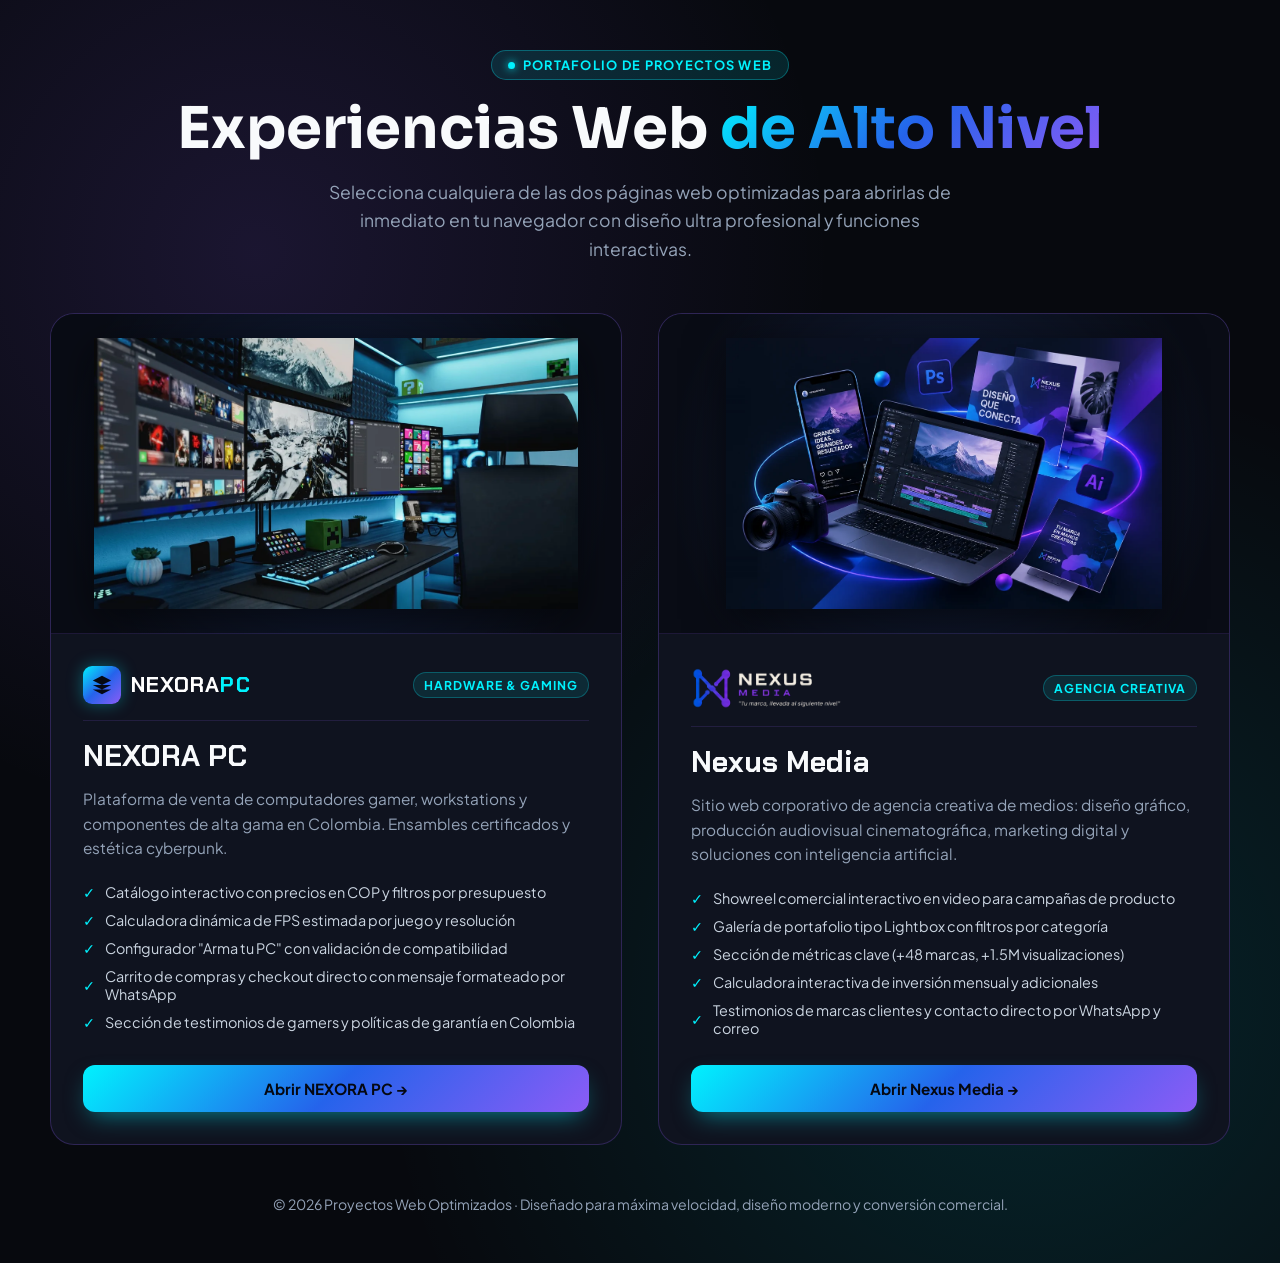
==== commit dd921608: "Configurar portal como index.html para GitHub Pages" ====
--- a/index.html
+++ b/index.html
@@ -2,2541 +2,339 @@
 <html lang="es">
 <head>
   <meta charset="utf-8">
-  <meta name="viewport" content="width=device-width, initial-scale=1, viewport-fit=cover">
-  <title>NEXORA PC — Computadores Gaming de Alto Rendimiento | Colombia</title>
-  <meta name="description" content="PC Gaming de alta gama, workstations y componentes en Colombia. Ensambles certificados, garantía real, asesoría técnica 1-a-1 y envíos asegurados a todo el país.">
-  <meta name="theme-color" content="#07090e">
-
-  <!-- Open Graph -->
-  <meta property="og:title" content="NEXORA PC — Domina Cada Frame">
-  <meta property="og:description" content="PC Gaming de alto rendimiento y componentes certificados en Colombia. Envíos nacionales y garantía directa.">
-  <meta property="og:image" content="imagenes/pcgam_newj.1280.webp">
-
-  <!-- Google Fonts -->
+  <meta name="viewport" content="width=device-width, initial-scale=1">
+  <title>Nexus Hub — Portafolio de Proyectos Web Profesionales</title>
+  <meta name="description" content="Centro de acceso a los proyectos web desarrollados: NEXORA PC (Tienda Gaming & Configurador) y Nexus Media (Agencia Creativa Digital).">
   <link rel="preconnect" href="https://fonts.googleapis.com">
   <link rel="preconnect" href="https://fonts.gstatic.com" crossorigin>
-  <link href="https://fonts.googleapis.com/css2?family=Chakra+Petch:wght@500;600;700&family=Plus+Jakarta+Sans:wght@400;500;600;700;800&family=JetBrains+Mono:wght@500;700&display=swap" rel="stylesheet">
-
+  <link href="https://fonts.googleapis.com/css2?family=Chakra+Petch:wght@600;700&family=Plus+Jakarta+Sans:wght@400;500;600;700;800&family=Sora:wght@600;700;800&display=swap" rel="stylesheet">
   <style>
-    /* =========================================================
-       NEXORA PC — DISEÑO GAMING ULTRA PROFESIONAL
-       Estética Cyberpunk Sleek / Dark Mode con Acentos Neon Cyan,
-       Azul Eléctrico y Violeta Neón. Glassmorphism y micro-interacciones.
-       ========================================================= */
     :root {
       --bg: #07090e;
-      --bg-alt: #0d1017;
-      --card-bg: #121622;
-      --card-border: rgba(139, 92, 246, 0.18);
-      --card-hover-border: rgba(34, 211, 238, 0.6);
-      --surface: #171c2b;
-      
+      --card-bg: #0f131f;
       --cyan: #00f2fe;
-      --cyan-glow: rgba(0, 242, 254, 0.35);
+      --violet: #8b5cf6;
       --blue: #2563eb;
-      --violet: #8b5cf6;
-      --violet-glow: rgba(139, 92, 246, 0.35);
-      --magenta: #d946ef;
-      --emerald: #10b981;
-      --amber: #f59e0b;
-      --rose: #f43f5e;
-      
+      --grad: linear-gradient(135deg, var(--cyan) 0%, var(--blue) 50%, var(--violet) 100%);
       --text: #f8fafc;
       --text-muted: #94a3b8;
-      --text-dim: #64748b;
-      
-      --grad-primary: linear-gradient(135deg, #00f2fe 0%, #2563eb 50%, #8b5cf6 100%);
-      --grad-fire: linear-gradient(135deg, #f59e0b 0%, #ef4444 100%);
-      --grad-dark: linear-gradient(180deg, rgba(13,16,23,0.85) 0%, rgba(7,9,14,0.95) 100%);
-      --grad-card: linear-gradient(145deg, rgba(23,28,43,0.7) 0%, rgba(13,16,23,0.9) 100%);
-      
-      --radius-sm: 8px;
-      --radius-md: 14px;
-      --radius-lg: 20px;
-      --radius-full: 9999px;
-      
-      --font-display: 'Chakra Petch', sans-serif;
-      --font-body: 'Plus Jakarta Sans', system-ui, -apple-system, sans-serif;
-      --font-mono: 'JetBrains Mono', monospace;
-      
-      --shadow-glow: 0 0 30px rgba(0, 242, 254, 0.2);
-      --shadow-violet: 0 0 35px rgba(139, 92, 246, 0.25);
-    }
-
+    }
     * { box-sizing: border-box; margin: 0; padding: 0; }
-    html {
-      scroll-behavior: smooth;
-      scroll-padding-top: 86px;
+    body {
       background: var(--bg);
       color: var(--text);
-    }
-    body {
-      font-family: var(--font-body);
-      font-size: 16px;
-      line-height: 1.6;
-      background: var(--bg);
-      color: var(--text);
-      overflow-x: hidden;
-      -webkit-font-smoothing: antialiased;
+      font-family: 'Plus Jakarta Sans', system-ui, sans-serif;
+      min-height: 100vh;
+      display: flex;
+      flex-direction: column;
+      justify-content: center;
+      padding: 50px 20px;
       background-image: 
-        radial-gradient(circle at 15% 15%, rgba(139, 92, 246, 0.08) 0%, transparent 40%),
-        radial-gradient(circle at 85% 65%, rgba(0, 242, 254, 0.06) 0%, transparent 45%);
-    }
-
-    /* Scrollbar */
-    ::-webkit-scrollbar { width: 9px; }
-    ::-webkit-scrollbar-track { background: var(--bg); }
-    ::-webkit-scrollbar-thumb { background: #262c3e; border-radius: 4px; }
-    ::-webkit-scrollbar-thumb:hover { background: var(--violet); }
-
-    /* Contenedor */
+        radial-gradient(circle at 20% 20%, rgba(139, 92, 246, 0.15) 0%, transparent 40%),
+        radial-gradient(circle at 80% 80%, rgba(0, 242, 254, 0.12) 0%, transparent 45%);
+    }
     .wrap {
-      width: min(1240px, 100% - 40px);
-      margin-inline: auto;
-    }
-
-    /* Tipografía */
-    h1, h2, h3, h4, .brand-font {
-      font-family: var(--font-display);
+      width: min(1180px, 100%);
+      margin: 0 auto;
+    }
+    header {
+      text-align: center;
+      margin-bottom: 50px;
+    }
+    .badge {
+      display: inline-flex;
+      align-items: center;
+      gap: 8px;
+      background: rgba(0, 242, 254, 0.12);
+      border: 1px solid rgba(0, 242, 254, 0.3);
+      color: var(--cyan);
+      font-size: 0.8rem;
+      font-weight: 700;
+      padding: 6px 16px;
+      border-radius: 999px;
       text-transform: uppercase;
-      letter-spacing: 0.04em;
+      letter-spacing: 0.1em;
+      margin-bottom: 16px;
+    }
+    .badge::before {
+      content: "";
+      width: 7px;
+      height: 7px;
+      border-radius: 50%;
+      background: var(--cyan);
+      box-shadow: 0 0 8px var(--cyan);
+    }
+    h1 {
+      font-family: 'Sora', sans-serif;
+      font-size: clamp(2.4rem, 4.5vw, 3.6rem);
       line-height: 1.15;
-    }
-    h2 {
-      font-size: clamp(2rem, 3.5vw, 2.75rem);
-      margin-bottom: 12px;
-    }
-    .sub {
-      color: var(--text-muted);
-      font-size: 1.05rem;
-      max-width: 65ch;
-      margin-bottom: 36px;
-    }
-    .text-grad {
-      background: var(--grad-primary);
+      margin-bottom: 16px;
+    }
+    h1 span {
+      background: var(--grad);
       -webkit-background-clip: text;
       background-clip: text;
       color: transparent;
-      display: inline-block;
-    }
-
-    /* Botones */
-    .btn {
-      display: inline-flex;
-      align-items: center;
-      justify-content: center;
-      gap: 10px;
-      font-family: var(--font-display);
-      font-weight: 700;
-      font-size: 0.95rem;
-      text-transform: uppercase;
-      letter-spacing: 0.05em;
-      padding: 13px 26px;
-      border-radius: var(--radius-md);
-      text-decoration: none;
-      cursor: pointer;
-      border: 1px solid transparent;
-      transition: all 0.25s cubic-bezier(0.16, 1, 0.3, 1);
-      position: relative;
-      overflow: hidden;
-      white-space: nowrap;
-    }
-    .btn-primary {
-      background: var(--grad-primary);
-      color: #050811;
-      font-weight: 800;
-      box-shadow: 0 8px 24px -6px rgba(0, 242, 254, 0.45);
-    }
-    .btn-primary:hover {
-      transform: translateY(-2px);
-      box-shadow: 0 12px 32px -4px rgba(0, 242, 254, 0.7);
-      filter: brightness(1.1);
-    }
-    .btn-ghost {
-      background: rgba(23, 28, 43, 0.6);
-      color: var(--text);
-      border-color: rgba(139, 92, 246, 0.4);
-      backdrop-filter: blur(10px);
-    }
-    .btn-ghost:hover {
-      background: rgba(139, 92, 246, 0.15);
-      border-color: var(--cyan);
-      color: var(--cyan);
-      transform: translateY(-2px);
-      box-shadow: 0 0 20px rgba(0, 242, 254, 0.25);
-    }
-    .btn-wa {
-      background: #25d366;
-      color: #032b12;
-      font-weight: 800;
-      box-shadow: 0 8px 24px -6px rgba(37, 211, 102, 0.45);
-    }
-    .btn-wa:hover {
-      background: #20bd5a;
-      transform: translateY(-2px);
-      box-shadow: 0 12px 28px -4px rgba(37, 211, 102, 0.65);
-    }
-    .btn-sm {
-      padding: 8px 16px;
-      font-size: 0.85rem;
-      border-radius: var(--radius-sm);
-    }
-    .btn:active { transform: scale(0.97); }
-
-    /* Top Announcement Bar */
-    .top-announcement {
-      background: linear-gradient(90deg, #101524 0%, #1e1b4b 50%, #101524 100%);
-      border-bottom: 1px solid rgba(139, 92, 246, 0.25);
-      color: var(--text);
-      font-size: 0.85rem;
-      font-weight: 600;
-      padding: 8px 0;
-      position: relative;
-      z-index: 60;
-    }
-    .top-announcement .wrap {
-      display: flex;
-      justify-content: space-between;
-      align-items: center;
-      flex-wrap: wrap;
-      gap: 10px;
-    }
-    .ann-badge {
-      background: rgba(0, 242, 254, 0.12);
-      color: var(--cyan);
-      border: 1px solid rgba(0, 242, 254, 0.3);
-      padding: 2px 10px;
-      border-radius: var(--radius-full);
-      font-size: 0.75rem;
-      font-weight: 700;
-      text-transform: uppercase;
-      letter-spacing: 0.05em;
-    }
-    .ann-links {
-      display: flex;
-      gap: 18px;
+    }
+    p.lead {
       color: var(--text-muted);
-      align-items: center;
-    }
-    .ann-links a {
-      color: var(--text-muted);
-      text-decoration: none;
-      transition: color 0.2s;
-    }
-    .ann-links a:hover { color: var(--cyan); }
-
-    /* Header & Nav */
-    header {
-      position: sticky;
-      top: 0;
-      z-index: 50;
-      background: rgba(7, 9, 14, 0.82);
-      backdrop-filter: blur(18px);
-      -webkit-backdrop-filter: blur(18px);
-      border-bottom: 1px solid rgba(139, 92, 246, 0.15);
-      transition: all 0.3s;
-    }
-    nav {
-      display: flex;
-      align-items: center;
-      justify-content: space-between;
-      height: 74px;
-      gap: 20px;
-    }
-    .logo {
-      display: flex;
-      align-items: center;
-      gap: 12px;
-      text-decoration: none;
-      color: var(--text);
-      font-family: var(--font-display);
-      font-size: 1.45rem;
-      font-weight: 700;
-      letter-spacing: 0.08em;
-    }
-    .logo-symbol {
-      width: 42px;
-      height: 42px;
-      background: var(--grad-primary);
-      border-radius: 10px;
+      font-size: 1.1rem;
+      max-width: 650px;
+      margin: 0 auto;
+      line-height: 1.6;
+    }
+    .portal-grid {
       display: grid;
-      place-items: center;
-      box-shadow: 0 0 20px rgba(0, 242, 254, 0.4);
-    }
-    .logo-symbol svg {
-      width: 24px;
-      height: 24px;
-      fill: #050811;
-    }
-    .logo-text span {
-      color: var(--cyan);
-    }
-    .nav-links {
-      display: flex;
-      align-items: center;
-      gap: 24px;
-      list-style: none;
-    }
-    .nav-links a {
-      color: var(--text-muted);
-      text-decoration: none;
-      font-size: 0.92rem;
-      font-weight: 600;
-      transition: color 0.2s;
-      position: relative;
-      padding: 6px 0;
-    }
-    .nav-links a::after {
-      content: "";
-      position: absolute;
-      bottom: 0;
-      left: 0;
-      width: 0;
-      height: 2px;
-      background: var(--cyan);
-      transition: width 0.25s ease;
-      box-shadow: 0 0 8px var(--cyan);
-    }
-    .nav-links a:hover {
-      color: var(--text);
-    }
-    .nav-links a:hover::after {
-      width: 100%;
-    }
-    .nav-actions {
-      display: flex;
-      align-items: center;
-      gap: 12px;
-    }
-    .cart-btn {
-      position: relative;
-      background: rgba(23, 28, 43, 0.7);
-      border: 1px solid rgba(139, 92, 246, 0.3);
-      color: var(--text);
-      border-radius: var(--radius-md);
-      padding: 10px 18px;
-      font-weight: 700;
-      font-size: 0.9rem;
-      cursor: pointer;
-      display: flex;
-      align-items: center;
-      gap: 8px;
-      transition: all 0.2s;
-    }
-    .cart-btn:hover {
-      border-color: var(--cyan);
-      box-shadow: 0 0 16px rgba(0, 242, 254, 0.25);
-    }
-    .cart-badge {
-      background: var(--cyan);
-      color: #030712;
-      border-radius: var(--radius-full);
-      font-size: 0.75rem;
-      font-weight: 800;
-      min-width: 20px;
-      height: 20px;
-      display: grid;
-      place-items: center;
-      padding: 0 5px;
-    }
-    .burger-btn {
-      display: none;
-      background: none;
-      border: 1px solid rgba(139, 92, 246, 0.3);
-      border-radius: var(--radius-sm);
-      color: var(--text);
-      font-size: 1.5rem;
-      padding: 6px 12px;
-      cursor: pointer;
-    }
-
-    /* Hero Section */
-    .hero {
-      position: relative;
-      padding: 70px 0 90px;
-      overflow: hidden;
-    }
-    .hero::before {
-      content: "";
-      position: absolute;
-      top: -20%;
-      right: -10%;
-      width: 650px;
-      height: 650px;
-      background: radial-gradient(circle, rgba(139, 92, 246, 0.18) 0%, rgba(0, 242, 254, 0.05) 50%, transparent 70%);
-      border-radius: 50%;
-      filter: blur(80px);
-      pointer-events: none;
-    }
-    .hero-grid {
-      display: grid;
-      grid-template-columns: 1.15fr 1fr;
-      gap: 48px;
-      align-items: center;
-    }
-    .hero-kicker {
-      display: inline-flex;
-      align-items: center;
-      gap: 8px;
-      background: rgba(34, 211, 238, 0.1);
-      border: 1px solid rgba(34, 211, 238, 0.28);
-      color: var(--cyan);
-      padding: 6px 16px;
-      border-radius: var(--radius-full);
-      font-family: var(--font-display);
-      font-size: 0.82rem;
-      font-weight: 700;
-      letter-spacing: 0.08em;
-      text-transform: uppercase;
-      margin-bottom: 20px;
-    }
-    .hero-kicker i {
-      width: 8px;
-      height: 8px;
-      background: var(--cyan);
-      border-radius: 50%;
-      display: inline-block;
-      box-shadow: 0 0 10px var(--cyan);
-      animation: pulse 1.5s infinite;
-    }
-    @keyframes pulse {
-      0%, 100% { opacity: 1; transform: scale(1); }
-      50% { opacity: 0.4; transform: scale(0.8); }
-    }
-    .hero h1 {
-      font-size: clamp(2.8rem, 5.5vw, 4.4rem);
-      letter-spacing: -0.01em;
-      margin-bottom: 20px;
-    }
-    .hero-lead {
-      color: var(--text-muted);
-      font-size: 1.12rem;
-      max-width: 50ch;
-      margin-bottom: 34px;
-      line-height: 1.65;
-    }
-    .hero-ctas {
-      display: flex;
-      gap: 16px;
-      flex-wrap: wrap;
-      margin-bottom: 38px;
-    }
-    .hero-stats {
-      display: flex;
-      gap: 28px;
-      padding-top: 24px;
-      border-top: 1px solid rgba(139, 92, 246, 0.16);
-      flex-wrap: wrap;
-    }
-    .stat-item b {
-      display: block;
-      font-family: var(--font-display);
-      font-size: 1.6rem;
-      color: var(--cyan);
-      line-height: 1.1;
-    }
-    .stat-item span {
-      font-size: 0.82rem;
-      color: var(--text-muted);
-      text-transform: uppercase;
-      letter-spacing: 0.05em;
-    }
-
-    /* Hero Showcase Image & Floating Cards */
-    .hero-showcase {
-      position: relative;
-      display: flex;
-      justify-content: center;
-      align-items: center;
-    }
-    .showcase-halo {
-      position: absolute;
-      inset: -20px;
-      background: radial-gradient(circle at center, rgba(0, 242, 254, 0.25) 0%, rgba(139, 92, 246, 0.2) 50%, transparent 75%);
-      filter: blur(40px);
-      border-radius: 50%;
-      z-index: 1;
-      animation: haloBreathe 7s ease-in-out infinite alternate;
-    }
-    @keyframes haloBreathe {
-      0% { transform: scale(0.95); opacity: 0.6; }
-      100% { transform: scale(1.1); opacity: 1; }
-    }
-    .showcase-frame {
-      position: relative;
-      z-index: 2;
-      width: 100%;
-      max-width: 520px;
-      aspect-ratio: 1;
-      border-radius: var(--radius-lg);
-      background: radial-gradient(circle at 50% 60%, rgba(37, 99, 235, 0.25) 0%, rgba(13, 16, 23, 0.8) 70%);
-      border: 1px solid rgba(0, 242, 254, 0.35);
-      box-shadow: 0 25px 60px -15px rgba(0, 0, 0, 0.8), inset 0 0 40px rgba(0, 242, 254, 0.1);
-      display: grid;
-      place-items: center;
-      overflow: hidden;
-      transition: transform 0.4s ease;
-    }
-    .showcase-frame:hover {
-      transform: translateY(-6px) scale(1.01);
-      border-color: var(--cyan);
-      box-shadow: 0 35px 70px -15px rgba(0, 242, 254, 0.3), inset 0 0 50px rgba(0, 242, 254, 0.15);
-    }
-    .showcase-frame img {
-      width: 90%;
-      height: 90%;
-      object-fit: contain;
-      filter: drop-shadow(0 15px 30px rgba(0, 0, 0, 0.7));
-      transition: transform 0.5s ease;
-    }
-    .showcase-frame:hover img {
-      transform: scale(1.05);
-    }
-    
-    /* Floating specs pills */
-    .floating-pill {
-      position: absolute;
-      z-index: 3;
-      background: rgba(18, 22, 34, 0.85);
-      backdrop-filter: blur(12px);
-      border: 1px solid rgba(0, 242, 254, 0.35);
-      border-radius: var(--radius-md);
-      padding: 10px 16px;
-      display: flex;
-      align-items: center;
-      gap: 12px;
-      box-shadow: 0 14px 30px -5px rgba(0, 0, 0, 0.7);
-      animation: floatPill 5s ease-in-out infinite alternate;
-    }
-    .pill-icon {
-      width: 36px;
-      height: 36px;
-      border-radius: 8px;
-      background: var(--grad-primary);
-      display: grid;
-      place-items: center;
-      color: #050811;
-      font-weight: 800;
-      flex-shrink: 0;
-    }
-    .pill-info b {
-      display: block;
-      font-family: var(--font-display);
-      font-size: 0.92rem;
-      color: var(--text);
-      line-height: 1.2;
-    }
-    .pill-info span {
-      font-size: 0.76rem;
-      color: var(--cyan);
-    }
-    .pill-top-left {
-      top: 8%;
-      left: -6%;
-      animation-delay: 0s;
-    }
-    .pill-bottom-right {
-      bottom: 6%;
-      right: -6%;
-      animation-delay: -2.5s;
-    }
-    @keyframes floatPill {
-      0% { transform: translateY(0); }
-      100% { transform: translateY(-10px); }
-    }
-
-    /* Trust Pillars Banner */
-    .trust-bar {
-      border-block: 1px solid rgba(139, 92, 246, 0.16);
-      background: var(--bg-alt);
-      padding: 28px 0;
-    }
-    .trust-grid {
-      display: grid;
-      grid-template-columns: repeat(auto-fit, minmax(240px, 1fr));
-      gap: 24px;
-    }
-    .trust-item {
-      display: flex;
-      align-items: flex-start;
-      gap: 16px;
-    }
-    .trust-icon {
-      width: 44px;
-      height: 44px;
-      border-radius: var(--radius-md);
-      background: rgba(139, 92, 246, 0.12);
-      border: 1px solid rgba(139, 92, 246, 0.3);
-      display: grid;
-      place-items: center;
-      font-size: 1.3rem;
-      flex-shrink: 0;
-    }
-    .trust-text b {
-      display: block;
-      font-family: var(--font-display);
-      font-size: 1.02rem;
-      color: var(--text);
-      margin-bottom: 2px;
-    }
-    .trust-text p {
-      font-size: 0.85rem;
-      color: var(--text-muted);
-      line-height: 1.4;
-    }
-
-    /* Section General */
-    section {
-      padding: 100px 0;
-      position: relative;
-    }
-    .section-tint {
-      background: var(--bg-alt);
-      border-block: 1px solid rgba(139, 92, 246, 0.12);
-    }
-
-    /* Interactive FPS Benchmark Tool */
-    .fps-bench-card {
-      background: var(--card-bg);
-      border: 1px solid var(--card-border);
-      border-radius: var(--radius-lg);
-      padding: 36px;
-      box-shadow: 0 20px 50px rgba(0, 0, 0, 0.5);
-      margin-top: 30px;
-    }
-    .bench-controls {
-      display: grid;
-      grid-template-columns: 1fr 1fr;
-      gap: 20px;
-      margin-bottom: 30px;
-    }
-    .bench-select-group label {
-      display: block;
-      font-family: var(--font-display);
-      font-size: 0.88rem;
-      color: var(--cyan);
-      text-transform: uppercase;
-      margin-bottom: 8px;
-    }
-    .bench-select {
-      width: 100%;
-      background: var(--surface);
-      border: 1px solid rgba(139, 92, 246, 0.3);
-      border-radius: var(--radius-md);
-      color: var(--text);
-      padding: 12px 16px;
-      font-size: 0.95rem;
-      font-family: var(--font-body);
-      cursor: pointer;
-      outline: none;
-      transition: border-color 0.2s;
-    }
-    .bench-select:focus {
-      border-color: var(--cyan);
-      box-shadow: 0 0 15px rgba(0, 242, 254, 0.25);
-    }
-    .bench-results-grid {
-      display: grid;
-      grid-template-columns: repeat(3, 1fr);
-      gap: 20px;
-    }
-    .bench-tier-box {
-      background: rgba(13, 16, 23, 0.8);
-      border: 1px solid rgba(139, 92, 246, 0.2);
-      border-radius: var(--radius-md);
-      padding: 22px;
-      text-align: center;
-      transition: all 0.3s;
-      position: relative;
-      overflow: hidden;
-    }
-    .bench-tier-box.highlight {
-      border-color: var(--cyan);
-      box-shadow: 0 0 30px rgba(0, 242, 254, 0.2);
-      transform: translateY(-4px);
-    }
-    .bench-tier-tag {
-      font-size: 0.75rem;
-      font-weight: 700;
-      text-transform: uppercase;
-      color: var(--text-muted);
-      margin-bottom: 6px;
-      display: block;
-    }
-    .bench-fps-num {
-      font-family: var(--font-display);
-      font-size: 2.8rem;
-      font-weight: 700;
-      color: var(--cyan);
-      line-height: 1;
-      margin: 8px 0;
-    }
-    .bench-fps-unit {
-      font-size: 0.85rem;
-      color: var(--text-muted);
-      margin-bottom: 14px;
-    }
-    .bench-meter {
-      width: 100%;
-      height: 8px;
-      background: rgba(255, 255, 255, 0.08);
-      border-radius: var(--radius-full);
-      overflow: hidden;
-      margin-bottom: 12px;
-    }
-    .bench-meter-bar {
-      height: 100%;
-      background: var(--grad-primary);
-      border-radius: var(--radius-full);
-      transition: width 0.6s cubic-bezier(0.16, 1, 0.3, 1);
-    }
-    .bench-pc-rec {
-      font-size: 0.85rem;
-      color: #cbd5e1;
-      font-weight: 600;
-    }
-
-    /* Catalog Filters */
-    .catalog-tools {
-      display: grid;
-      grid-template-columns: 2fr 1fr 1fr 1fr 1.2fr;
-      gap: 14px;
-      margin-bottom: 30px;
-    }
-    .tool-group label {
-      display: block;
-      font-size: 0.8rem;
-      font-family: var(--font-display);
-      text-transform: uppercase;
-      color: var(--text-muted);
-      margin-bottom: 6px;
-    }
-    .input-field, .select-field {
-      width: 100%;
+      grid-template-columns: repeat(2, 1fr);
+      gap: 36px;
+    }
+    .portal-card {
       background: var(--card-bg);
       border: 1px solid rgba(139, 92, 246, 0.25);
-      border-radius: var(--radius-md);
-      color: var(--text);
-      padding: 11px 14px;
-      font-size: 0.92rem;
-      outline: none;
-      transition: all 0.2s;
-    }
-    .input-field:focus, .select-field:focus {
-      border-color: var(--cyan);
-      box-shadow: 0 0 16px rgba(0, 242, 254, 0.25);
-    }
-    .chips-bar {
-      display: flex;
-      gap: 10px;
-      flex-wrap: wrap;
-      margin-bottom: 32px;
-    }
-    .chip-btn {
-      background: rgba(18, 22, 34, 0.7);
-      border: 1px solid rgba(139, 92, 246, 0.25);
-      color: var(--text-muted);
-      border-radius: var(--radius-full);
-      padding: 8px 18px;
-      font-size: 0.88rem;
-      font-weight: 600;
-      cursor: pointer;
-      transition: all 0.2s;
-    }
-    .chip-btn:hover {
-      border-color: var(--cyan);
-      color: var(--text);
-    }
-    .chip-btn.active {
-      background: var(--grad-primary);
-      color: #050811;
-      font-weight: 700;
-      border-color: transparent;
-      box-shadow: 0 0 20px rgba(0, 242, 254, 0.35);
-    }
-
-    /* Product Cards Grid */
-    .product-grid {
-      display: grid;
-      grid-template-columns: repeat(auto-fill, minmax(290px, 1fr));
-      gap: 26px;
-    }
-    .product-card {
-      background: var(--grad-card);
-      border: 1px solid var(--card-border);
-      border-radius: var(--radius-lg);
+      border-radius: 24px;
       overflow: hidden;
       display: flex;
       flex-direction: column;
       transition: all 0.35s cubic-bezier(0.16, 1, 0.3, 1);
       position: relative;
     }
-    .product-card:hover {
-      transform: translateY(-7px);
+    .portal-card:hover {
+      transform: translateY(-8px);
       border-color: var(--cyan);
-      box-shadow: 0 20px 45px -10px rgba(0, 242, 254, 0.25);
-    }
-    .card-badge-top {
-      position: absolute;
-      top: 14px;
-      left: 14px;
-      z-index: 5;
-      background: rgba(7, 9, 14, 0.85);
-      backdrop-filter: blur(8px);
-      border: 1px solid rgba(0, 242, 254, 0.4);
-      color: var(--cyan);
-      font-size: 0.72rem;
-      font-weight: 800;
-      font-family: var(--font-display);
-      text-transform: uppercase;
+      box-shadow: 0 25px 60px -15px rgba(0, 242, 254, 0.3);
+    }
+
+    /* Área de Previsualización: Proporción perfecta sin aplastamiento */
+    .card-preview {
+      aspect-ratio: 16/9;
+      background: radial-gradient(circle at center, rgba(37, 99, 235, 0.15) 0%, #090c15 85%);
+      position: relative;
+      overflow: hidden;
+      display: flex;
+      align-items: center;
+      justify-content: center;
+      padding: 24px;
+      border-bottom: 1px solid rgba(139, 92, 246, 0.15);
+    }
+    .card-preview img {
+      max-width: 100%;
+      max-height: 100%;
+      width: auto;
+      height: auto;
+      object-fit: contain;
+      filter: drop-shadow(0 10px 20px rgba(0,0,0,0.6));
+      transition: transform 0.4s ease;
+      display: block;
+    }
+    .portal-card:hover .card-preview img {
+      transform: scale(1.05);
+    }
+
+    /* Cabecera de Logo en la Tarjeta */
+    .card-logo-bar {
+      display: flex;
+      align-items: center;
+      justify-content: space-between;
+      gap: 16px;
+      margin-bottom: 16px;
+      padding-bottom: 16px;
+      border-bottom: 1px solid rgba(139, 92, 246, 0.15);
+    }
+    .logo-badge-nexora {
+      display: flex;
+      align-items: center;
+      gap: 10px;
+      font-family: 'Chakra Petch', sans-serif;
+      font-size: 1.35rem;
+      font-weight: 700;
+      color: #fff;
       letter-spacing: 0.05em;
-      padding: 3px 10px;
-      border-radius: var(--radius-full);
-    }
-    .card-thumb {
-      aspect-ratio: 4/3;
-      background: radial-gradient(circle at center, rgba(37, 99, 235, 0.2) 0%, #0a0d15 70%);
+    }
+    .logo-symbol-sm {
+      width: 38px;
+      height: 38px;
+      background: var(--grad);
+      border-radius: 9px;
       display: grid;
       place-items: center;
-      padding: 20px;
-      overflow: hidden;
-      border-bottom: 1px solid rgba(139, 92, 246, 0.12);
-      position: relative;
-    }
-    .card-thumb img {
-      max-width: 90%;
-      max-height: 90%;
+      box-shadow: 0 0 16px rgba(0, 242, 254, 0.35);
+      flex-shrink: 0;
+    }
+    .logo-symbol-sm svg {
+      width: 22px;
+      height: 22px;
+      fill: #050811;
+    }
+    .logo-badge-nexora span {
+      color: var(--cyan);
+    }
+
+    /* Logo oficial de Nexus Media con proporción 100% natural */
+    .nexus-logo-img {
+      height: 44px;
+      width: auto;
+      max-width: 200px;
       object-fit: contain;
-      transition: transform 0.4s ease;
-      filter: drop-shadow(0 10px 18px rgba(0,0,0,0.6));
-    }
-    .product-card:hover .card-thumb img {
-      transform: scale(1.08);
-    }
-    .card-body {
-      padding: 22px;
+      display: block;
+    }
+
+    .card-content {
+      padding: 32px;
       display: flex;
       flex-direction: column;
       flex: 1;
-      gap: 10px;
-    }
-    .card-category {
-      font-size: 0.78rem;
-      font-weight: 600;
-      color: var(--violet);
-      text-transform: uppercase;
-      letter-spacing: 0.05em;
-    }
-    .card-title {
-      font-size: 1.15rem;
-      color: var(--text);
-      line-height: 1.25;
-      min-height: 2.5em;
-    }
-    .spec-list {
-      list-style: none;
-      font-size: 0.82rem;
-      color: var(--text-muted);
-      margin: 8px 0;
-      display: grid;
-      gap: 5px;
-      background: rgba(7, 9, 14, 0.4);
-      padding: 10px 12px;
-      border-radius: var(--radius-sm);
-      border: 1px solid rgba(139, 92, 246, 0.1);
-    }
-    .spec-list li {
-      display: flex;
-      justify-content: space-between;
-      gap: 10px;
-    }
-    .spec-list b {
-      color: var(--text);
-      font-weight: 600;
-    }
-    .price-wrap {
-      margin-top: auto;
-      padding-top: 10px;
-      display: flex;
-      align-items: baseline;
-      gap: 10px;
-    }
-    .card-price {
-      font-family: var(--font-display);
-      font-size: 1.6rem;
+    }
+    .card-tag {
+      font-size: 0.76rem;
       font-weight: 700;
       color: var(--cyan);
-    }
-    .card-old-price {
-      color: var(--text-dim);
-      text-decoration: line-through;
-      font-size: 0.95rem;
-    }
-    .stock-tag {
-      font-size: 0.75rem;
-      font-weight: 700;
-      display: flex;
-      align-items: center;
-      gap: 6px;
-      color: var(--emerald);
-    }
-    .stock-tag::before {
-      content: "";
-      width: 7px;
-      height: 7px;
-      background: var(--emerald);
-      border-radius: 50%;
-      box-shadow: 0 0 8px var(--emerald);
-    }
-    .card-actions {
-      display: grid;
-      grid-template-columns: 1fr 1fr;
-      gap: 10px;
-      margin-top: 14px;
-    }
-    .card-actions .btn {
-      width: 100%;
-      padding: 10px 12px;
-      font-size: 0.82rem;
-    }
-
-    /* Custom PC Builder Section */
-    .builder-layout {
-      display: grid;
-      grid-template-columns: 1.25fr 0.95fr;
-      gap: 36px;
-      align-items: start;
-    }
-    .builder-components {
-      display: grid;
-      gap: 16px;
-    }
-    .builder-row {
-      background: var(--card-bg);
-      border: 1px solid var(--card-border);
-      border-radius: var(--radius-md);
-      padding: 16px 20px;
-      display: grid;
-      grid-template-columns: 160px 1fr;
-      gap: 16px;
-      align-items: center;
-      transition: border-color 0.2s;
-    }
-    .builder-row:hover {
-      border-color: rgba(0, 242, 254, 0.4);
-    }
-    .builder-label {
-      font-family: var(--font-display);
-      font-size: 0.9rem;
-      color: var(--cyan);
       text-transform: uppercase;
-      display: flex;
-      align-items: center;
-      gap: 8px;
-    }
-    .builder-select {
-      background: var(--surface);
-      border: 1px solid rgba(139, 92, 246, 0.25);
-      border-radius: var(--radius-sm);
-      color: var(--text);
-      padding: 10px 14px;
-      font-size: 0.9rem;
-      outline: none;
-      width: 100%;
-      cursor: pointer;
-    }
-    .builder-select:focus {
-      border-color: var(--cyan);
-      box-shadow: 0 0 12px rgba(0, 242, 254, 0.2);
-    }
-    .builder-summary-panel {
-      position: sticky;
-      top: 100px;
-      background: var(--card-bg);
-      border: 1px solid rgba(0, 242, 254, 0.35);
-      border-radius: var(--radius-lg);
-      padding: 30px;
-      box-shadow: 0 20px 50px rgba(0, 0, 0, 0.6), 0 0 30px rgba(0, 242, 254, 0.1);
-    }
-    .summary-heading {
-      display: flex;
-      align-items: center;
-      justify-content: space-between;
-      border-bottom: 1px solid rgba(139, 92, 246, 0.2);
-      padding-bottom: 16px;
-      margin-bottom: 20px;
-    }
-    .summary-visual {
-      aspect-ratio: 16/9;
-      background: radial-gradient(circle at center, rgba(37, 99, 235, 0.3) 0%, #0b0e17 80%);
-      border-radius: var(--radius-md);
-      border: 1px solid rgba(0, 242, 254, 0.2);
-      overflow: hidden;
-      display: grid;
-      place-items: center;
-      margin-bottom: 20px;
-    }
-    .summary-visual img {
-      width: 80%;
-      height: 80%;
-      object-fit: contain;
-      filter: drop-shadow(0 10px 20px rgba(0,0,0,0.7));
-    }
-    .compat-badge {
-      display: flex;
-      align-items: center;
-      gap: 10px;
-      padding: 10px 14px;
-      border-radius: var(--radius-md);
-      font-size: 0.88rem;
-      font-weight: 600;
-      margin-bottom: 16px;
-    }
-    .compat-badge.ok {
-      background: rgba(16, 185, 129, 0.12);
-      border: 1px solid rgba(16, 185, 129, 0.35);
-      color: #34d399;
-    }
-    .compat-badge.warn {
-      background: rgba(244, 63, 94, 0.12);
-      border: 1px solid rgba(244, 63, 94, 0.35);
-      color: #fb7185;
-    }
-    .wattage-indicator {
-      display: flex;
-      justify-content: space-between;
-      font-size: 0.85rem;
+      letter-spacing: 0.08em;
+      background: rgba(0, 242, 254, 0.1);
+      border: 1px solid rgba(0, 242, 254, 0.25);
+      padding: 4px 10px;
+      border-radius: 999px;
+      white-space: nowrap;
+    }
+    h2 {
+      font-family: 'Chakra Petch', sans-serif;
+      font-size: 1.85rem;
+      margin-bottom: 12px;
+    }
+    .desc {
       color: var(--text-muted);
-      margin-bottom: 18px;
-      padding: 8px 12px;
-      background: rgba(7, 9, 14, 0.5);
-      border-radius: var(--radius-sm);
-    }
-    .wattage-indicator b {
-      color: var(--cyan);
-    }
-    .builder-total-price {
-      font-family: var(--font-display);
-      font-size: 2.3rem;
-      font-weight: 700;
-      color: var(--cyan);
-      margin: 14px 0 22px;
-      line-height: 1;
-    }
-    .builder-actions {
-      display: grid;
-      gap: 12px;
-    }
-
-    /* Customer Reviews / Testimonials */
-    .testimonials-grid {
-      display: grid;
-      grid-template-columns: repeat(auto-fit, minmax(300px, 1fr));
-      gap: 24px;
-    }
-    .review-card {
-      background: var(--card-bg);
-      border: 1px solid var(--card-border);
-      border-radius: var(--radius-lg);
-      padding: 28px;
-      display: flex;
-      flex-direction: column;
-      gap: 14px;
-      transition: transform 0.3s ease;
-    }
-    .review-card:hover {
-      transform: translateY(-4px);
-      border-color: rgba(0, 242, 254, 0.4);
-    }
-    .review-stars {
-      color: #facc15;
-      font-size: 1.1rem;
-      letter-spacing: 2px;
-    }
-    .review-text {
-      color: #cbd5e1;
-      font-size: 0.95rem;
-      font-style: italic;
+      font-size: 0.96rem;
       line-height: 1.6;
-      flex: 1;
-    }
-    .review-author {
-      display: flex;
-      align-items: center;
-      gap: 12px;
-      padding-top: 14px;
-      border-top: 1px solid rgba(139, 92, 246, 0.15);
-    }
-    .author-avatar {
-      width: 44px;
-      height: 44px;
-      border-radius: 50%;
-      background: var(--grad-primary);
-      color: #050811;
-      font-family: var(--font-display);
-      font-weight: 700;
-      display: grid;
-      place-items: center;
-      font-size: 1.1rem;
-    }
-    .author-info b {
-      display: block;
-      color: var(--text);
-      font-size: 0.92rem;
-    }
-    .author-info span {
-      font-size: 0.78rem;
-      color: var(--cyan);
-    }
-
-    /* FAQ Accordion */
-    .faq-list {
-      display: grid;
-      gap: 14px;
-    }
-    details {
-      background: var(--card-bg);
-      border: 1px solid var(--card-border);
-      border-radius: var(--radius-md);
-      padding: 16px 20px;
-      transition: all 0.25s;
-    }
-    details[open] {
-      border-color: var(--cyan);
-      box-shadow: 0 0 25px rgba(0, 242, 254, 0.12);
-    }
-    summary {
-      cursor: pointer;
-      font-family: var(--font-display);
-      font-weight: 700;
-      font-size: 1.05rem;
-      color: var(--text);
-      list-style: none;
-      display: flex;
-      justify-content: space-between;
-      align-items: center;
-    }
-    summary::-webkit-details-marker { display: none; }
-    summary::after {
-      content: "+";
-      font-size: 1.5rem;
-      color: var(--cyan);
-      transition: transform 0.25s;
-    }
-    details[open] summary::after {
-      transform: rotate(45deg);
-    }
-    details p {
-      color: var(--text-muted);
-      margin-top: 14px;
-      font-size: 0.95rem;
-      line-height: 1.6;
-    }
-
-    /* Cart Drawer */
-    #cartDrawer {
-      position: fixed;
-      top: 0;
-      right: 0;
-      bottom: 0;
-      width: min(460px, 100%);
-      background: #0d1019;
-      border-left: 1px solid rgba(0, 242, 254, 0.3);
-      z-index: 100;
-      transform: translateX(105%);
-      transition: transform 0.35s cubic-bezier(0.16, 1, 0.3, 1);
-      display: flex;
-      flex-direction: column;
-      box-shadow: -20px 0 50px rgba(0, 0, 0, 0.8);
-    }
-    #cartDrawer.open {
-      transform: translateX(0);
-    }
-    .cart-header {
-      padding: 22px 26px;
-      border-bottom: 1px solid rgba(139, 92, 246, 0.2);
-      display: flex;
-      align-items: center;
-      justify-content: space-between;
-    }
-    .cart-header h3 {
-      font-size: 1.3rem;
-      color: var(--text);
-    }
-    .cart-body {
-      padding: 24px;
-      overflow-y: auto;
-      flex: 1;
-      display: flex;
-      flex-direction: column;
-      gap: 16px;
-    }
-    .cart-item {
-      display: grid;
-      grid-template-columns: 60px 1fr auto;
-      gap: 14px;
-      background: var(--card-bg);
-      border: 1px solid rgba(139, 92, 246, 0.2);
-      border-radius: var(--radius-md);
-      padding: 12px;
-      align-items: center;
-    }
-    .cart-item img {
-      width: 100%;
-      height: 50px;
-      object-fit: contain;
-    }
-    .cart-item-info h4 {
-      font-size: 0.9rem;
-      line-height: 1.2;
-      margin-bottom: 4px;
-    }
-    .cart-item-price {
-      font-family: var(--font-display);
-      color: var(--cyan);
-      font-size: 0.95rem;
-      font-weight: 700;
-    }
-    .cart-qty-ctrls {
-      display: flex;
-      align-items: center;
-      gap: 6px;
-    }
-    .cart-qty-btn {
-      width: 26px;
-      height: 26px;
-      border-radius: 6px;
-      background: rgba(255, 255, 255, 0.08);
-      border: 1px solid rgba(139, 92, 246, 0.3);
-      color: var(--text);
-      display: grid;
-      place-items: center;
-      cursor: pointer;
-      font-weight: 700;
-      font-size: 0.9rem;
-    }
-    .cart-footer {
-      padding: 22px 26px;
-      border-top: 1px solid rgba(139, 92, 246, 0.2);
-      background: #080a10;
-    }
-    .cart-total-row {
-      display: flex;
-      justify-content: space-between;
-      align-items: baseline;
-      margin-bottom: 18px;
-    }
-    .cart-total-price {
-      font-family: var(--font-display);
-      font-size: 1.9rem;
-      font-weight: 700;
-      color: var(--cyan);
-    }
-
-    /* Modal Generico */
-    dialog {
-      background: #0f131f;
-      color: var(--text);
-      border: 1px solid rgba(0, 242, 254, 0.4);
-      border-radius: var(--radius-lg);
-      padding: 34px;
-      max-width: min(780px, 94vw);
-      width: 100%;
-      margin: auto;
-      box-shadow: 0 30px 80px rgba(0, 0, 0, 0.85);
-    }
-    dialog::backdrop {
-      background: rgba(5, 7, 12, 0.85);
-      backdrop-filter: blur(8px);
-    }
-
-    /* Toast Notification */
-    #toast {
-      position: fixed;
-      left: 50%;
-      bottom: 28px;
-      transform: translate(-50%, 120px);
-      background: var(--text);
-      color: #030712;
-      padding: 12px 24px;
-      border-radius: var(--radius-full);
-      font-weight: 700;
-      font-size: 0.92rem;
-      box-shadow: 0 10px 30px rgba(0, 0, 0, 0.5);
-      z-index: 120;
-      transition: transform 0.3s cubic-bezier(0.16, 1, 0.3, 1);
-      display: flex;
-      align-items: center;
-      gap: 10px;
-    }
-    #toast.show {
-      transform: translate(-50%, 0);
-    }
-
-    /* Floating WhatsApp Button */
-    .wa-float {
-      position: fixed;
-      right: 22px;
-      bottom: 22px;
-      z-index: 80;
-      width: 58px;
-      height: 58px;
-      border-radius: 50%;
-      background: #25d366;
-      display: grid;
-      place-items: center;
-      box-shadow: 0 10px 30px rgba(37, 211, 102, 0.5);
-      transition: all 0.3s;
-      text-decoration: none;
-    }
-    .wa-float:hover {
-      transform: scale(1.1) translateY(-3px);
-      box-shadow: 0 16px 36px rgba(37, 211, 102, 0.7);
-    }
-    .wa-float svg {
-      width: 32px;
-      height: 32px;
-      fill: #fff;
-    }
-
-    /* Footer */
-    footer {
-      background: #04060a;
-      border-top: 1px solid rgba(139, 92, 246, 0.16);
-      padding: 70px 0 30px;
-    }
-    .footer-grid {
-      display: grid;
-      grid-template-columns: 1.6fr 1fr 1fr 1.3fr;
-      gap: 40px;
-      margin-bottom: 50px;
-    }
-    .footer-brand p {
-      color: var(--text-muted);
-      font-size: 0.95rem;
-      margin-top: 14px;
-      max-width: 34ch;
-    }
-    .footer-col h4 {
-      color: var(--text);
-      font-size: 1.05rem;
-      margin-bottom: 16px;
-    }
-    .footer-col ul {
+      margin-bottom: 22px;
+    }
+    .feature-list {
       list-style: none;
       display: grid;
       gap: 10px;
-    }
-    .footer-col a {
+      margin-bottom: 28px;
+      font-size: 0.9rem;
+      color: #cbd5e1;
+    }
+    .feature-list li {
+      display: flex;
+      align-items: center;
+      gap: 10px;
+    }
+    .feature-list li::before {
+      content: "✓";
+      color: var(--cyan);
+      font-weight: 800;
+    }
+    .btn {
+      display: inline-flex;
+      align-items: center;
+      justify-content: center;
+      gap: 10px;
+      padding: 14px 28px;
+      border-radius: 12px;
+      font-weight: 700;
+      font-size: 0.95rem;
+      text-decoration: none;
+      cursor: pointer;
+      border: none;
+      transition: all 0.25s;
+      margin-top: auto;
+    }
+    .btn-primary {
+      background: var(--grad);
+      color: #050811;
+      box-shadow: 0 10px 25px -8px rgba(0, 242, 254, 0.5);
+    }
+    .btn-primary:hover {
+      box-shadow: 0 14px 35px -5px rgba(0, 242, 254, 0.75);
+      filter: brightness(1.1);
+      transform: translateY(-2px);
+    }
+    footer {
+      text-align: center;
+      margin-top: 50px;
       color: var(--text-muted);
-      text-decoration: none;
-      font-size: 0.9rem;
-      transition: color 0.2s;
-    }
-    .footer-col a:hover {
-      color: var(--cyan);
-    }
-    .footer-bottom {
-      border-top: 1px solid rgba(139, 92, 246, 0.12);
-      padding-top: 24px;
-      display: flex;
-      justify-content: space-between;
-      align-items: center;
-      flex-wrap: wrap;
-      gap: 14px;
-      color: var(--text-dim);
-      font-size: 0.85rem;
-    }
-
-    /* Responsive */
-    @media (max-width: 960px) {
-      .hero-grid { grid-template-columns: 1fr; }
-      .builder-layout { grid-template-columns: 1fr; }
-      .catalog-tools { grid-template-columns: 1fr 1fr; }
-      .bench-results-grid { grid-template-columns: 1fr; }
-      .footer-grid { grid-template-columns: 1fr 1fr; }
-      .nav-links { display: none; }
-      .burger-btn { display: block; }
-      .nav-links.active {
-        display: flex;
-        position: absolute;
-        top: 74px;
-        left: 0;
-        right: 0;
-        background: #0d1017;
-        flex-direction: column;
-        padding: 24px;
-        border-bottom: 1px solid rgba(139, 92, 246, 0.25);
-      }
-    }
-    @media (max-width: 600px) {
-      .catalog-tools { grid-template-columns: 1fr; }
-      .builder-row { grid-template-columns: 1fr; }
-      .footer-grid { grid-template-columns: 1fr; }
-      .bench-controls { grid-template-columns: 1fr; }
+      font-size: 0.88rem;
+    }
+    @media (max-width: 860px) {
+      .portal-grid { grid-template-columns: 1fr; }
     }
   </style>
 </head>
 <body>
-
-  <!-- Top Announcement Bar -->
-  <div class="top-announcement">
-    <div class="wrap">
-      <div style="display:flex;align-items:center;gap:12px;flex-wrap:wrap">
-        <span class="ann-badge">🇨🇴 Envíos Nacionales</span>
-        <span>Despachos asegurados a Bogotá, Medellín, Cali, Barranquilla y todo el país</span>
-      </div>
-      <div class="ann-links">
-        <span>Garantía Oficial 2 a 3 Años</span>
-        <span>•</span>
-        <a href="#contacto">Soporte Técnico</a>
-        <span>•</span>
-        <a href="https://wa.me/573122443058" target="_blank" rel="noopener">WhatsApp: +57 312 244 3058</a>
-      </div>
+  <div class="wrap">
+    <header>
+      <div class="badge">Portafolio de Proyectos Web</div>
+      <h1>Experiencias Web <span>de Alto Nivel</span></h1>
+      <p class="lead">Selecciona cualquiera de las dos páginas web optimizadas para abrirlas de inmediato en tu navegador con diseño ultra profesional y funciones interactivas.</p>
+    </header>
+
+    <div class="portal-grid">
+      <!-- Card 1: NEXORA PC -->
+      <article class="portal-card">
+        <div class="card-preview">
+          <img src="imagenes/pcgam_newj.1280.webp" alt="NEXORA PC — Tienda Gaming & Configurador">
+        </div>
+        <div class="card-content">
+          <div class="card-logo-bar">
+            <div class="logo-badge-nexora">
+              <div class="logo-symbol-sm">
+                <svg viewBox="0 0 24 24"><path d="M12 2L2 7l10 5 10-5-10-5zM2 17l10 5 10-5M2 12l10 5 10-5"/></svg>
+              </div>
+              <div>NEXORA<span>PC</span></div>
+            </div>
+            <span class="card-tag">Hardware & Gaming</span>
+          </div>
+
+          <h2>NEXORA PC</h2>
+          <p class="desc">Plataforma de venta de computadores gamer, workstations y componentes de alta gama en Colombia. Ensambles certificados y estética cyberpunk.</p>
+          
+          <ul class="feature-list">
+            <li>Catálogo interactivo con precios en COP y filtros por presupuesto</li>
+            <li>Calculadora dinámica de FPS estimada por juego y resolución</li>
+            <li>Configurador "Arma tu PC" con validación de compatibilidad</li>
+            <li>Carrito de compras y checkout directo con mensaje formateado por WhatsApp</li>
+            <li>Sección de testimonios de gamers y políticas de garantía en Colombia</li>
+          </ul>
+
+          <a class="btn btn-primary" href="index.html">
+            Abrir NEXORA PC →
+          </a>
+        </div>
+      </article>
+
+      <!-- Card 2: NEXUS MEDIA -->
+      <article class="portal-card">
+        <div class="card-preview">
+          <img src="nexus-media/nexus-media/assets/img/banner-visual.webp" alt="Nexus Media — Agencia Creativa Digital">
+        </div>
+        <div class="card-content">
+          <div class="card-logo-bar">
+            <img src="nexus-media/nexus-media/assets/img/logo-full.png" alt="Nexus Media Logo" class="nexus-logo-img">
+            <span class="card-tag">Agencia Creativa</span>
+          </div>
+
+          <h2>Nexus Media</h2>
+          <p class="desc">Sitio web corporativo de agencia creativa de medios: diseño gráfico, producción audiovisual cinematográfica, marketing digital y soluciones con inteligencia artificial.</p>
+
+          <ul class="feature-list">
+            <li>Showreel comercial interactivo en video para campañas de producto</li>
+            <li>Galería de portafolio tipo Lightbox con filtros por categoría</li>
+            <li>Sección de métricas clave (+48 marcas, +1.5M visualizaciones)</li>
+            <li>Calculadora interactiva de inversión mensual y adicionales</li>
+            <li>Testimonios de marcas clientes y contacto directo por WhatsApp y correo</li>
+          </ul>
+
+          <a class="btn btn-primary" href="nexus-media/index.html">
+            Abrir Nexus Media →
+          </a>
+        </div>
+      </article>
     </div>
+
+    <footer>
+      © 2026 Proyectos Web Optimizados · Diseñado para máxima velocidad, diseño moderno y conversión comercial.
+    </footer>
   </div>
-
-  <!-- Header Nav -->
-  <header>
-    <div class="wrap">
-      <nav>
-        <a class="logo" href="#inicio">
-          <div class="logo-symbol">
-            <svg viewBox="0 0 24 24"><path d="M12 2L2 7l10 5 10-5-10-5zM2 17l10 5 10-5M2 12l10 5 10-5"/></svg>
-          </div>
-          <div class="logo-text">NEXORA<span>PC</span></div>
-        </a>
-
-        <ul class="nav-links" id="navLinks">
-          <li><a href="#inicio">Inicio</a></li>
-          <li><a href="#catalogo">Equipos Gaming</a></li>
-          <li><a href="#configurador">Arma tu PC</a></li>
-          <li><a href="#benchmark">FPS & Juegos</a></li>
-          <li><a href="#testimonios">Opiniones</a></li>
-          <li><a href="#servicio">Garantía & Envíos</a></li>
-          <li><a href="#contacto">Contacto</a></li>
-        </ul>
-
-        <div class="nav-actions">
-          <button class="cart-btn" id="openCartBtn" aria-label="Abrir Carrito">
-            <svg width="18" height="18" viewBox="0 0 24 24" fill="none" stroke="currentColor" stroke-width="2.2"><circle cx="9" cy="21" r="1"/><circle cx="20" cy="21" r="1"/><path d="M1 1h4l2.68 13.39a2 2 0 0 0 2 1.61h9.72a2 2 0 0 0 2-1.61L23 6H6"/></svg>
-            <span>Carrito</span>
-            <span class="cart-badge" id="cartCount">0</span>
-          </button>
-          <a class="btn btn-wa btn-sm" href="https://wa.me/573122443058?text=Hola%20NEXORA%20PC,%20quiero%20asesoría%20para%20un%20computador." target="_blank" rel="noopener">
-            WhatsApp
-          </a>
-          <button class="burger-btn" id="burgerBtn" aria-label="Abrir Menú">☰</button>
-        </div>
-      </nav>
-    </div>
-  </header>
-
-  <!-- Hero Section -->
-  <section class="hero" id="inicio">
-    <div class="wrap">
-      <div class="hero-grid">
-        <div>
-          <div class="hero-kicker">
-            <i></i> Hardware Certificado · Envíos a Toda Colombia
-          </div>
-          <h1>DOMINA CADA FRAME. <br><span class="text-grad">POTENCIA SIN LÍMITES.</span></h1>
-          <p class="hero-lead">
-            Computadores de alto rendimiento diseñados y ensamblados por expertos. Tarjetas gráficas RTX serie 40, procesadores Ryzen / Intel Gen 14, refrigeración líquida y componentes originales con garantía directa.
-          </p>
-
-          <div class="hero-ctas">
-            <a class="btn btn-primary" href="#catalogo">
-              Explorar Computadores
-              <svg width="16" height="16" viewBox="0 0 24 24" fill="none" stroke="currentColor" stroke-width="2.5"><path d="M5 12h14M12 5l7 7-7 7"/></svg>
-            </a>
-            <a class="btn btn-ghost" href="#configurador">
-              Armar PC a Medida
-            </a>
-            <a class="btn btn-wa" href="https://wa.me/573122443058?text=Hola%20NEXORA%20PC,%20deseo%20asesoría%20para%20comprar%20un%20PC%20gamer." target="_blank" rel="noopener">
-              Asesoría Inmediata
-            </a>
-          </div>
-
-          <div class="hero-stats">
-            <div class="stat-item">
-              <b>240+ FPS</b>
-              <span>Rendimiento Competitivo</span>
-            </div>
-            <div class="stat-item">
-              <b>100%</b>
-              <span>Componentes Nuevos & Sellados</span>
-            </div>
-            <div class="stat-item">
-              <b>2 AÑOS</b>
-              <span>Garantía Oficial Directa</span>
-            </div>
-            <div class="stat-item">
-              <b>+450</b>
-              <span>Gamers Satisfechos</span>
-            </div>
-          </div>
-        </div>
-
-        <div class="hero-showcase">
-          <div class="showcase-halo"></div>
-          
-          <div class="floating-pill pill-top-left">
-            <div class="pill-icon">RTX</div>
-            <div class="pill-info">
-              <b>NVIDIA GeForce RTX 4080 / 4090</b>
-              <span>Ray Tracing & DLSS 3.5</span>
-            </div>
-          </div>
-
-          <div class="showcase-frame">
-            <img src="imagenes/pcgam_newj.1280.webp" alt="NEXORA Titan PC Gamer de Alta Gama con Iluminación ARGB y Refrigeración Líquida" loading="eager">
-          </div>
-
-          <div class="floating-pill pill-bottom-right">
-            <div class="pill-icon">FPS</div>
-            <div class="pill-info">
-              <b>285 FPS Warzone / Cyberpunk</b>
-              <span>Resolución 1440p Ultra</span>
-            </div>
-          </div>
-        </div>
-      </div>
-    </div>
-  </section>
-
-  <!-- Trust Bar -->
-  <div class="trust-bar">
-    <div class="wrap">
-      <div class="trust-grid">
-        <div class="trust-item">
-          <div class="trust-icon">🛡️</div>
-          <div class="trust-text">
-            <b>Garantía Real de 2 a 3 Años</b>
-            <p>Cobertura oficial por componente con soporte técnico certificado en Colombia.</p>
-          </div>
-        </div>
-        <div class="trust-item">
-          <div class="trust-icon">🚚</div>
-          <div class="trust-text">
-            <b>Envíos Asegurados 100%</b>
-            <p>Empaque anti-impacto de grado militar con guía Servientrega, Envía o Coordinadora.</p>
-          </div>
-        </div>
-        <div class="trust-item">
-          <div class="trust-icon">⚡</div>
-          <div class="trust-text">
-            <b>Pruebas de Estrés de 12 Horas</b>
-            <p>Cada equipo se entrega probado con benchmarks de temperatura, CPU y GPU.</p>
-          </div>
-        </div>
-        <div class="trust-item">
-          <div class="trust-icon">💳</div>
-          <div class="trust-text">
-            <b>Pagos Fáciles y Seguros</b>
-            <p>Transferencias Bancolombia, Nequi, Daviplata, PSE y tarjetas de crédito.</p>
-          </div>
-        </div>
-      </div>
-    </div>
-  </div>
-
-  <!-- Catálogo de Computadores -->
-  <section id="catalogo">
-    <div class="wrap">
-      <div style="display:flex;justify-content:space-between;align-items:flex-end;flex-wrap:wrap;gap:20px;margin-bottom:24px">
-        <div>
-          <h2>Computadores <span class="text-grad">Listos para Dominar</span></h2>
-          <p class="sub">Ensambles calibrados para máxima tasa de cuadros, temperaturas frescas y cero cuellos de botella.</p>
-        </div>
-        <a class="btn btn-ghost btn-sm" href="https://wa.me/573122443058?text=Hola,%20quiero%20cotizar%20un%20PC%20personalizado%20con%20otro%20presupuesto." target="_blank" rel="noopener">
-          ¿Presupuesto personalizado? Escríbenos
-        </a>
-      </div>
-
-      <!-- Category Chips -->
-      <div class="chips-bar" id="categoryChips">
-        <button class="chip-btn active" data-cat="all">Todos los Equipos</button>
-        <button class="chip-btn" data-cat="gama-alta">Gama Alta & Extrema</button>
-        <button class="chip-btn" data-cat="calidad-precio">Calidad / Precio</button>
-        <button class="chip-btn" data-cat="workstation">Workstation & Creadores</button>
-        <button class="chip-btn" data-cat="componentes">Componentes Sueltos</button>
-      </div>
-
-      <!-- Tools Filter Bar -->
-      <div class="catalog-tools">
-        <div class="tool-group">
-          <label for="searchQuery">Buscar componente o PC</label>
-          <input class="input-field" id="searchQuery" type="search" placeholder="Buscar RTX 4070, Ryzen 7, i9...">
-        </div>
-        <div class="tool-group">
-          <label for="brandFilter">Marca</label>
-          <select class="select-field" id="brandFilter">
-            <option value="">Todas las marcas</option>
-            <option value="NEXORA">NEXORA Signature</option>
-            <option value="ASUS">ASUS ROG / TUF</option>
-            <option value="MSI">MSI Gaming</option>
-            <option value="AMD">AMD Ryzen</option>
-            <option value="Intel">Intel Core</option>
-          </select>
-        </div>
-        <div class="tool-group">
-          <label for="useFilter">Uso Principal</label>
-          <select class="select-field" id="useFilter">
-            <option value="">Todos los usos</option>
-            <option value="Gaming">Gaming Competitivo</option>
-            <option value="Streaming">Streaming & Creación</option>
-            <option value="IA">Inteligencia Artificial & Render</option>
-          </select>
-        </div>
-        <div class="tool-group">
-          <label for="priceMaxRange">Presupuesto Máx: <span id="priceDisplay" style="color:var(--cyan)">$ 25.000.000</span></label>
-          <input type="range" id="priceMaxRange" min="2000000" max="25000000" step="500000" value="25000000" style="width:100%;margin-top:10px;accent-color:var(--cyan)">
-        </div>
-        <div class="tool-group">
-          <label for="sortOrder">Ordenar por</label>
-          <select class="select-field" id="sortOrder">
-            <option value="pop">Más populares</option>
-            <option value="pa">Precio: Menor a Mayor</option>
-            <option value="pd">Precio: Mayor a Menor</option>
-            <option value="perf">Mayor Rendimiento</option>
-          </select>
-        </div>
-      </div>
-
-      <!-- Grid de Productos -->
-      <div class="product-grid" id="productGrid" aria-live="polite"></div>
-    </div>
-  </section>
-
-  <!-- Interactive Game FPS Estimator -->
-  <section id="benchmark" class="section-tint">
-    <div class="wrap">
-      <div style="text-align:center;max-width:700px;margin:0 auto 30px">
-        <h2>Calculadora de <span class="text-grad">FPS por Juego</span></h2>
-        <p class="sub" style="margin-inline:auto">Selecciona tu juego favorito y la resolución deseada para ver el rendimiento real estimado en nuestros ensambles.</p>
-      </div>
-
-      <div class="fps-bench-card">
-        <div class="bench-controls">
-          <div class="bench-select-group">
-            <label for="benchGame">1. Selecciona el Juego</label>
-            <select class="bench-select" id="benchGame">
-              <option value="warzone">Call of Duty: Warzone 3 (Battle Royale)</option>
-              <option value="cyberpunk">Cyberpunk 2077 (Ray Tracing)</option>
-              <option value="valorant">Valorant (Competitivo)</option>
-              <option value="fortnite">Fortnite (Unreal Engine 5)</option>
-              <option value="cs2">Counter-Strike 2</option>
-              <option value="gta5">GTA V / GTA VI Ready</option>
-            </select>
-          </div>
-          <div class="bench-select-group">
-            <label for="benchRes">2. Selecciona la Resolución</label>
-            <select class="bench-select" id="benchRes">
-              <option value="1080">1080p Full HD (Monitor 144Hz - 240Hz)</option>
-              <option value="1440" selected>1440p Quad HD / 2K (Máxima nitidez)</option>
-              <option value="4k">4K Ultra HD (Máximo detalle gráfico)</option>
-            </select>
-          </div>
-        </div>
-
-        <div class="bench-results-grid">
-          <div class="bench-tier-box">
-            <span class="bench-tier-tag">Nivel Calidad / Precio</span>
-            <h4>NEXORA Stealth RX 7600</h4>
-            <div class="bench-fps-num" id="fpsTier1">115</div>
-            <div class="bench-fps-unit">FPS Promedio Estimado</div>
-            <div class="bench-meter"><div class="bench-meter-bar" id="meterTier1" style="width: 55%"></div></div>
-            <div class="bench-pc-rec">Ryzen 5 + RX 7600 + 16GB RAM</div>
-          </div>
-
-          <div class="bench-tier-box highlight">
-            <span class="bench-tier-tag" style="color:var(--cyan)">⭐ Opción Más Recomendada</span>
-            <h4>NEXORA CyberPulse RTX 4070</h4>
-            <div class="bench-fps-num" id="fpsTier2" style="color:var(--cyan)">190</div>
-            <div class="bench-fps-unit">FPS Promedio Estimado</div>
-            <div class="bench-meter"><div class="bench-meter-bar" id="meterTier2" style="width: 82%"></div></div>
-            <div class="bench-pc-rec">Ryzen 7 7800X3D + RTX 4070 Ti + 32GB DDR5</div>
-          </div>
-
-          <div class="bench-tier-box">
-            <span class="bench-tier-tag" style="color:var(--magenta)">Nivel Extremo / Entusiasta</span>
-            <h4>NEXORA Titan RTX 4090</h4>
-            <div class="bench-fps-num" id="fpsTier3" style="color:var(--magenta)">290</div>
-            <div class="bench-fps-unit">FPS Promedio Estimado</div>
-            <div class="bench-meter"><div class="bench-meter-bar" id="meterTier3" style="width: 98%"></div></div>
-            <div class="bench-pc-rec">Core i9-14900K + RTX 4090 24GB + 64GB DDR5</div>
-          </div>
-        </div>
-      </div>
-    </div>
-  </section>
-
-  <!-- Arma tu PC Configurator -->
-  <section id="configurador">
-    <div class="wrap">
-      <div>
-        <h2>Arma tu PC <span class="text-grad">a la Medida</span></h2>
-        <p class="sub">Elige cada pieza. Nuestro algoritmo valida compatibilidad de socket, generación de memoria DDR4/DDR5, potencia de fuente y espacio de la tarjeta gráfica en tiempo real.</p>
-      </div>
-
-      <div class="builder-layout">
-        <!-- Component Selectors -->
-        <div class="builder-components" id="builderSelectors"></div>
-
-        <!-- Live Summary & Compatibility Panel -->
-        <aside class="builder-summary-panel">
-          <div class="summary-heading">
-            <h3 style="font-size:1.2rem">Resumen de Ensamble</h3>
-            <span style="font-size:0.8rem;color:var(--cyan);font-weight:700">✓ Validación Activa</span>
-          </div>
-
-          <div class="summary-visual">
-            <img src="imagenes/2.webp" alt="Visualización del ensamble de PC Gamer" id="builderVisualImg">
-          </div>
-
-          <div id="builderCompatBox" class="compat-badge ok">
-            ✓ Todos los componentes son 100% compatibles
-          </div>
-
-          <div class="wattage-indicator">
-            <span>Consumo Estimado:</span>
-            <b id="builderWattage">480 Watts</b>
-          </div>
-
-          <div style="font-size:0.82rem;color:var(--text-muted);margin-bottom:6px">Inversión total del equipo:</div>
-          <div class="builder-total-price" id="builderTotalPrice">$ 0 COP</div>
-
-          <div class="builder-actions">
-            <button class="btn btn-primary" id="addCustomToCartBtn">
-              Agregar al Carrito
-            </button>
-            <a class="btn btn-wa" id="quoteCustomWaBtn" target="_blank" rel="noopener">
-              <svg width="18" height="18" viewBox="0 0 24 24" fill="currentColor"><path d="M12.04 2C6.58 2 2.13 6.45 2.13 11.91C2.13 13.66 2.59 15.36 3.45 16.86L2.05 22L7.3 20.62C8.75 21.41 10.38 21.83 12.04 21.83C17.5 21.83 21.95 17.38 21.95 11.92C21.95 9.27 20.92 6.78 19.05 4.91C17.18 3.04 14.69 2 12.04 2Z"/></svg>
-              Cotizar este ensamble por WhatsApp
-            </a>
-          </div>
-        </aside>
-      </div>
-    </div>
-  </section>
-
-  <!-- Testimonios de Gamers -->
-  <section id="testimonios" class="section-tint">
-    <div class="wrap">
-      <div style="text-align:center;max-width:700px;margin:0 auto 40px">
-        <h2>Experiencias de <span class="text-grad">Nuestra Comunidad</span></h2>
-        <p class="sub" style="margin-inline:auto">Gamers, streamers y profesionales que ya compiten con la potencia de NEXORA PC en toda Colombia.</p>
-      </div>
-
-      <div class="testimonials-grid">
-        <div class="review-card">
-          <div class="review-stars">★★★★★</div>
-          <p class="review-text">"El PC llegó a Medellín en 2 días, súper bien protegido con doble caja y espuma antiestática. Las temperaturas jugando Warzone en 1440p no superan los 62°C. Calidad 10/10."</p>
-          <div class="review-author">
-            <div class="author-avatar">SC</div>
-            <div class="author-info">
-              <b>Santiago Cárdenas</b>
-              <span>Medellín, Antioquia · NEXORA CyberPulse</span>
-            </div>
-          </div>
-        </div>
-
-        <div class="review-card">
-          <div class="review-stars">★★★★★</div>
-          <p class="review-text">"La asesoría por WhatsApp fue impecable. Me ayudaron a elegir cada componente ajustado a mi presupuesto para render en Blender y Premiere. El ensamble interno quedó impecable, cero cables sueltos."</p>
-          <div class="review-author">
-            <div class="author-avatar">VM</div>
-            <div class="author-info">
-              <b>Valentina Morales</b>
-              <span>Bogotá D.C. · Workstation Creator</span>
-            </div>
-          </div>
-        </div>
-
-        <div class="review-card">
-          <div class="review-stars">★★★★★</div>
-          <p class="review-text">"Compré el combo con monitor y periféricos. Lo conecté y arranqué a jugar de inmediato en ultra. La mejor decisión, 100% recomendados en Cali y todo el país."</p>
-          <div class="review-author">
-            <div class="author-avatar">AR</div>
-            <div class="author-info">
-              <b>Andrés Felipe Rivas</b>
-              <span>Cali, Valle del Cauca · NEXORA Titan</span>
-            </div>
-          </div>
-        </div>
-      </div>
-    </div>
-  </section>
-
-  <!-- Garantía, Envíos y FAQ -->
-  <section id="servicio">
-    <div class="wrap">
-      <div style="display:grid;grid-template-columns:1fr 1.2fr;gap:48px;align-items:start">
-        <div>
-          <h2>Garantía, Envíos <br><span class="text-grad">& Políticas Claras</span></h2>
-          <p class="sub">Transparencia absoluta en cada compra. Queremos que juegues con total tranquilidad desde el primer día.</p>
-          
-          <div style="background:var(--card-bg);border:1px solid var(--card-border);border-radius:var(--radius-md);padding:24px;margin-top:20px">
-            <h4 style="color:var(--cyan);margin-bottom:8px">¿Tienes dudas con tu ensamble?</h4>
-            <p style="color:var(--text-muted);font-size:0.92rem;margin-bottom:16px">Nuestros ingenieros de hardware te asesoran sin costo para que no gastes de más.</p>
-            <a class="btn btn-wa btn-sm" href="https://wa.me/573122443058?text=Hola,%20tengo%20dudas%20técnicas%20sobre%20la%20garantía%20y%20envíos." target="_blank" rel="noopener">Hablar con un Asesor</a>
-          </div>
-        </div>
-
-        <div class="faq-list">
-          <details open>
-            <summary>¿Cómo funciona la garantía de los computadores?</summary>
-            <p>Todos nuestros ensambles cuentan con garantía directa de 1 a 3 años según cada componente (procesador, gráfica, placa base, etc.). Si algún componente presenta fallo de fábrica, gestionamos el reemplazo prioritario con soporte técnico especializado sin trámites engorrosos.</p>
-          </details>
-
-          <details>
-            <summary>¿Cuánto tarda en llegar mi pedido en Colombia?</summary>
-            <p>Para Bogotá el tiempo de entrega es de 24 a 48 horas hábiles. Para ciudades principales (Medellín, Cali, Barranquilla, Bucaramanga, Pereira) de 2 a 3 días hábiles. Cada envío viaja 100% asegurado por el valor total de la mercancía con número de guía rastreable en tiempo real.</p>
-          </details>
-
-          <details>
-            <summary>¿Los computadores se entregan armados y probados?</summary>
-            <p>Sí. Cada PC pasa por un riguroso protocolo de pruebas de estrés (AIDA64, FurMark y 3DMark) durante un mínimo de 12 horas continuas para certificar estabilidad térmica, voltajes y rendimiento antes del embalaje.</p>
-          </details>
-
-          <details>
-            <summary>¿Qué métodos de pago reciben?</summary>
-            <p>Aceptamos transferencias Bancolombia, Nequi, Daviplata, pasarela PSE, tarjetas de crédito (Visa, Mastercard, American Express) con opción de diferir a cuotas, y pago en efectivo contraentrega en zonas habilitadas.</p>
-          </details>
-
-          <details>
-            <summary>¿Puedo personalizar componentes adicionales?</summary>
-            <p>Completamente. Puedes agregar más almacenamiento NVMe, tarjetas capturadoras de streaming, tarjetas Wi-Fi 6E/7, refrigeración personalizada o ventiladores ARGB adicionales comunicándote directamente a nuestro WhatsApp.</p>
-          </details>
-        </div>
-      </div>
-    </div>
-  </section>
-
-  <!-- Contacto Directo -->
-  <section id="contacto" class="section-tint">
-    <div class="wrap">
-      <div style="display:grid;grid-template-columns:1fr 1fr;gap:40px;align-items:start">
-        <div>
-          <h2>Contacto y <span class="text-grad">Cotizaciones Rápidas</span></h2>
-          <p class="sub">¿Necesitas una cotización formal para empresa, creador de contenido o gamer entusiasta? Contáctanos y te responderemos en menos de 15 minutos.</p>
-
-          <div style="display:grid;gap:14px;color:var(--text-muted);font-size:0.95rem">
-            <div><b style="color:var(--text)">WhatsApp Atención Inmediata:</b> +57 312 244 3058</div>
-            <div><b style="color:var(--text)">Correo Electrónico:</b> ventas@nexorapc.co</div>
-            <div><b style="color:var(--text)">Horario de Atención:</b> Lunes a Sábado: 8:00 AM - 8:00 PM</div>
-            <div><b style="color:var(--text)">Envíos:</b> Cobertura nacional a todos los departamentos de Colombia</div>
-          </div>
-        </div>
-
-        <form style="background:var(--card-bg);border:1px solid var(--card-border);border-radius:var(--radius-lg);padding:30px;display:grid;gap:16px" id="quickQuoteForm">
-          <h3 style="font-size:1.2rem">Solicitar Cotización Inmediata</h3>
-          <div>
-            <label style="font-size:0.85rem;color:var(--text-muted);display:block;margin-bottom:6px">Tu Nombre</label>
-            <input class="input-field" id="quoteName" required placeholder="Ej: Carlos Gómez">
-          </div>
-          <div>
-            <label style="font-size:0.85rem;color:var(--text-muted);display:block;margin-bottom:6px">WhatsApp o Teléfono</label>
-            <input class="input-field" id="quotePhone" type="tel" required placeholder="Ej: 312 244 3058">
-          </div>
-          <div>
-            <label style="font-size:0.85rem;color:var(--text-muted);display:block;margin-bottom:6px">¿Qué tipo de PC buscas o cuál es tu presupuesto?</label>
-            <textarea class="input-field" id="quoteMsg" rows="3" required placeholder="Ej: PC para jugar Warzone en 1440p, presupuesto aprox $5.000.000 COP..."></textarea>
-          </div>
-          <button class="btn btn-primary" type="submit">
-            Enviar Solicitud por WhatsApp
-          </button>
-        </form>
-      </div>
-    </div>
-  </section>
-
-  <!-- Footer -->
-  <footer>
-    <div class="wrap">
-      <div class="footer-grid">
-        <div class="footer-brand">
-          <a class="logo" href="#inicio">
-            <div class="logo-symbol">
-              <svg viewBox="0 0 24 24"><path d="M12 2L2 7l10 5 10-5-10-5zM2 17l10 5 10-5M2 12l10 5 10-5"/></svg>
-            </div>
-            <div class="logo-text">NEXORA<span>PC</span></div>
-          </a>
-          <p>Potencia sin límites. Especialistas en ensamble de PC Gaming, Workstations y venta de hardware de alta gama en Colombia.</p>
-        </div>
-
-        <div class="footer-col">
-          <h4>Navegación</h4>
-          <ul>
-            <li><a href="#inicio">Inicio</a></li>
-            <li><a href="#catalogo">Catálogo Gaming</a></li>
-            <li><a href="#configurador">Arma tu PC</a></li>
-            <li><a href="#benchmark">Calculadora FPS</a></li>
-            <li><a href="#testimonios">Opiniones</a></li>
-          </ul>
-        </div>
-
-        <div class="footer-col">
-          <h4>Garantías & Ayuda</h4>
-          <ul>
-            <li><a href="#servicio">Términos de Garantía</a></li>
-            <li><a href="#servicio">Tiempos de Despacho</a></li>
-            <li><a href="#servicio">Preguntas Frecuentes</a></li>
-            <li><a href="https://wa.me/573122443058" target="_blank" rel="noopener">Soporte Técnico</a></li>
-          </ul>
-        </div>
-
-        <div class="footer-col">
-          <h4>Medios de Pago</h4>
-          <p style="color:var(--text-muted);font-size:0.88rem;margin-bottom:12px">Recibimos transferencias Bancolombia, Nequi, Daviplata, PSE y todas las tarjetas de crédito.</p>
-          <div style="display:flex;gap:8px;flex-wrap:wrap">
-            <span class="ann-badge">Bancolombia</span>
-            <span class="ann-badge">Nequi</span>
-            <span class="ann-badge">Daviplata</span>
-            <span class="ann-badge">PSE</span>
-            <span class="ann-badge">Visa / Master</span>
-          </div>
-        </div>
-      </div>
-
-      <div class="footer-bottom">
-        <span>© 2026 NEXORA PC Colombia. Todos los derechos reservados.</span>
-        <span>Hardware 100% original con garantía oficial de fabricante.</span>
-      </div>
-    </div>
-  </footer>
-
-  <!-- Floating WhatsApp Button -->
-  <a class="wa-float" href="https://wa.me/573122443058?text=Hola%20NEXORA%20PC,%20quiero%20información%20sobre%20sus%20computadores." target="_blank" rel="noopener" aria-label="Escribir por WhatsApp a NEXORA PC">
-    <svg viewBox="0 0 32 32"><path d="M16 3a13 13 0 0 0-11 19.6L3 29l6.6-1.7A13 13 0 1 0 16 3zm6.8 18.2c-.3.8-1.7 1.5-2.3 1.6-.6.1-1.3.1-2.1-.1-.5-.2-1.2-.4-2-.8-3.5-1.5-5.7-5-5.9-5.3-.2-.2-1.4-1.9-1.4-3.6s.9-2.5 1.2-2.9c.3-.3.7-.4.9-.4h.7c.2 0 .5-.1.8.6l1 2.5c.1.2.1.4 0 .6l-.4.6-.6.7c-.2.2-.4.4-.2.8.2.4 1 1.7 2.2 2.7 1.5 1.3 2.8 1.7 3.2 1.9.4.2.6.1.9-.1l1.2-1.4c.3-.4.5-.3.9-.2l2.4 1.1c.4.2.6.3.7.5.1.2.1 1-.2 1.8z"/></svg>
-  </a>
-
-  <!-- Cart Drawer -->
-  <aside id="cartDrawer" aria-label="Carrito de compras">
-    <div class="cart-header">
-      <h3>Tu Carrito Gaming</h3>
-      <button class="btn btn-ghost btn-sm" id="closeCartBtn">Cerrar ✕</button>
-    </div>
-    
-    <div class="cart-body" id="cartItemsList"></div>
-
-    <div class="cart-footer">
-      <div class="cart-total-row">
-        <span style="color:var(--text-muted);font-weight:600">Total a Pagar:</span>
-        <div class="cart-total-price" id="cartTotalPrice">$ 0 COP</div>
-      </div>
-      <div style="font-size:0.8rem;color:var(--emerald);margin-bottom:12px;font-weight:600">
-        ✓ Envío asegurado incluido a cualquier ciudad de Colombia
-      </div>
-      <button class="btn btn-primary" id="checkoutWaBtn" style="width:100%">
-        Finalizar Pedido por WhatsApp
-      </button>
-    </div>
-  </aside>
-
-  <!-- Product Details Dialog -->
-  <dialog id="detailDialog">
-    <div id="detailContent"></div>
-    <div style="text-align:right;margin-top:20px">
-      <button class="btn btn-ghost btn-sm" id="closeDetailDialogBtn">Cerrar</button>
-    </div>
-  </dialog>
-
-  <!-- Toast Notification -->
-  <div id="toast" role="status"></div>
-
-  <!-- ==========================================
-       SCRIPTS: LÓGICA E-COMMERCE & CONFIGURADOR
-       ========================================== -->
-  <script>
-    (function () {
-      'use strict';
-
-      // Configuración de contacto
-      const WHATSAPP_NUM = "573122443058";
-      const cop = n => new Intl.NumberFormat("es-CO", { style: "currency", currency: "COP", maximumFractionDigits: 0 }).format(n);
-      const waLink = text => `https://wa.me/${WHATSAPP_NUM}?text=${encodeURIComponent(text)}`;
-
-      // Toast feedback
-      function showToast(msg) {
-        const el = document.getElementById("toast");
-        el.innerHTML = `<span>✓</span> ${msg}`;
-        el.classList.add("show");
-        clearTimeout(showToast.timer);
-        showToast.timer = setTimeout(() => el.classList.remove("show"), 2800);
-      }
-
-      // Catálogo de Productos con Imágenes Reales del Workspace
-      const PRODUCTS = [
-        {
-          id: "pc-titan-i9",
-          category: "gama-alta",
-          name: "NEXORA Titan Beast Gen 14",
-          brand: "NEXORA",
-          use: "Gaming",
-          img: "imagenes/pcgam_newj.1280.webp",
-          cpu: "Intel Core i9-14900K (24 Núcleos)",
-          gpu: "NVIDIA RTX 4080 Super 16GB GDDR6X",
-          ram: "64 GB DDR5 6000 MHz RGB",
-          ssd: "2 TB M.2 NVMe PCIe 4.0",
-          cooling: "Líquida 360mm ARGB Pantalla LCD",
-          psu: "1000W 80+ Gold Modular",
-          case: "Dual Chamber Vidrio Panorámico",
-          price: 13950000,
-          oldPrice: 15200000,
-          badge: "🔥 Máxima Potencia",
-          fps: "290+ FPS en 1440p",
-          stock: 4
-        },
-        {
-          id: "pc-cyberpulse-amd",
-          category: "gama-alta",
-          name: "NEXORA CyberPulse 7800X3D",
-          brand: "AMD",
-          use: "Gaming",
-          img: "imagenes/2.webp",
-          cpu: "AMD Ryzen 7 7800X3D (V-Cache Gaming)",
-          gpu: "NVIDIA RTX 4070 Ti Super 16GB",
-          ram: "32 GB DDR5 6000 MHz",
-          ssd: "1 TB M.2 NVMe PCIe 4.0",
-          cooling: "Líquida 240mm ARGB",
-          psu: "850W 80+ Gold",
-          case: "Gabinete Mesh Alto Flujo de Aire",
-          price: 9450000,
-          oldPrice: 10500000,
-          badge: "⭐ El Rey del Gaming",
-          fps: "240+ FPS en 1440p",
-          stock: 6
-        },
-        {
-          id: "pc-stealth-pro",
-          category: "calidad-precio",
-          name: "NEXORA Stealth Pro RTX 4060",
-          brand: "NEXORA",
-          use: "Gaming",
-          img: "imagenes/D_NQ_NP_851330-MLA87473482926_072025-B.webp",
-          cpu: "AMD Ryzen 5 7600 (AM5 6C/12T)",
-          gpu: "NVIDIA RTX 4060 8GB GDDR6",
-          ram: "16 GB DDR5 5600 MHz",
-          ssd: "1 TB M.2 NVMe",
-          cooling: "Disipador Torre Doble RGB",
-          psu: "650W 80+ Bronze",
-          case: "Gabinete Dark ARGB",
-          price: 4950000,
-          oldPrice: 5600000,
-          badge: "⚡ Más Vendido",
-          fps: "140+ FPS en 1080p Ultra",
-          stock: 9
-        },
-        {
-          id: "pc-creator-studio",
-          category: "workstation",
-          name: "NEXORA Studio Creator Pro",
-          brand: "Intel",
-          use: "Streaming",
-          img: "imagenes/images (2).jfif",
-          cpu: "Intel Core i7-14700K",
-          gpu: "GeForce RTX 4070 12GB Dual",
-          ram: "64 GB DDR5 6000 MHz",
-          ssd: "2 TB NVMe + 2TB Almacenamiento",
-          cooling: "Líquida 360mm Silenciosa",
-          psu: "850W 80+ Gold",
-          case: "Chasis Insonorizado para Estudio",
-          price: 11200000,
-          oldPrice: 12400000,
-          badge: "🎬 Render & Edición 4K",
-          fps: "Render Ultra Rápido",
-          stock: 3
-        },
-        {
-          id: "comp-gpu-4070ti",
-          category: "componentes",
-          name: "Tarjeta Gráfica ASUS TUF Gaming RTX 4070 Ti",
-          brand: "ASUS",
-          use: "Gaming",
-          img: "imagenes/Componente-Computadora.webp",
-          cpu: "PCIe 4.0 16x",
-          gpu: "12GB GDDR6X 192-bit",
-          ram: "Triple Fan Axial-Tech",
-          ssd: "Refrigeración Reforzada",
-          cooling: "Garantía 3 Años",
-          psu: "Recomendado 750W",
-          case: "Largo 305mm",
-          price: 4250000,
-          oldPrice: 4700000,
-          badge: "Componente Original",
-          fps: "DLSS 3 Activo",
-          stock: 7
-        },
-        {
-          id: "pc-eco-starter",
-          category: "calidad-precio",
-          name: "NEXORA BattleBox RX 7600",
-          brand: "AMD",
-          use: "Gaming",
-          img: "imagenes/images (1).jfif",
-          cpu: "AMD Ryzen 5 5600X",
-          gpu: "Radeon RX 7600 8GB GDDR6",
-          ram: "16 GB DDR4 3600 MHz RGB",
-          ssd: "1 TB M.2 NVMe",
-          cooling: "Aire Cooler RGB",
-          psu: "600W 80+ Bronze",
-          case: "Mid-Tower Cristal Templado",
-          price: 3650000,
-          oldPrice: 4100000,
-          badge: "Económico Competitivo",
-          fps: "120+ FPS en 1080p",
-          stock: 5
-        }
-      ];
-
-      // Base de componentes para el Configurador
-      const BUILDER_PARTS = {
-        cpu: [
-          { id: "c1", name: "AMD Ryzen 5 7600 (AM5, 6 Núcleos 5.1 GHz)", socket: "AM5", price: 890000, tdp: 65 },
-          { id: "c2", name: "AMD Ryzen 7 7800X3D (AM5, Rey del Gaming 3D V-Cache)", socket: "AM5", price: 1980000, tdp: 120 },
-          { id: "c3", name: "Intel Core i5-14600K (LGA1700, 14 Núcleos 5.3 GHz)", socket: "LGA1700", price: 1390000, tdp: 125 },
-          { id: "c4", name: "Intel Core i9-14900K (LGA1700, 24 Núcleos 6.0 GHz)", socket: "LGA1700", price: 2790000, tdp: 253 }
-        ],
-        gpu: [
-          { id: "g1", name: "GeForce RTX 4060 8GB (Ideal 1080p Ultra)", price: 1690000, tdp: 115, len: 240 },
-          { id: "g2", name: "Radeon RX 7800 XT 16GB (Potencia bruta 1440p)", price: 2590000, tdp: 263, len: 270 },
-          { id: "g3", name: "GeForce RTX 4070 Ti Super 16GB (Ray Tracing & 2K Ultra)", price: 4390000, tdp: 285, len: 310 },
-          { id: "g4", name: "GeForce RTX 4080 Super 16GB (Rendimiento 4K)", price: 5690000, tdp: 320, len: 330 },
-          { id: "g5", name: "GeForce RTX 4090 24GB (El Santo Grial del Rendimiento)", price: 9890000, tdp: 450, len: 355 }
-        ],
-        mb: [
-          { id: "m1", name: "ASUS TUF Gaming B650-PLUS WiFi (Socket AM5, DDR5)", socket: "AM5", ramType: "DDR5", price: 950000 },
-          { id: "m2", name: "MSI MAG B760 TOMAHAWK WiFi (LGA1700, DDR5)", socket: "LGA1700", ramType: "DDR5", price: 920000 },
-          { id: "m3", name: "ASUS ROG STRIX Z790-F Gaming WiFi II (LGA1700, DDR5)", socket: "LGA1700", ramType: "DDR5", price: 1850000 }
-        ],
-        ram: [
-          { id: "r1", name: "16 GB (2x8GB) Kingston FURY Beast DDR5 5600 MHz", type: "DDR5", price: 340000 },
-          { id: "r2", name: "32 GB (2x16GB) Corsair Vengeance RGB DDR5 6000 MHz", type: "DDR5", price: 590000 },
-          { id: "r3", name: "64 GB (2x32GB) G.Skill Trident Z5 RGB DDR5 6000 MHz", type: "DDR5", price: 1190000 }
-        ],
-        ssd: [
-          { id: "s1", name: "1 TB Kingston KC3000 M.2 PCIe 4.0 NVMe (7000 MB/s)", price: 390000 },
-          { id: "s2", name: "2 TB Samsung 990 PRO M.2 PCIe 4.0 NVMe (7450 MB/s)", price: 790000 },
-          { id: "s3", name: "4 TB Crucial T500 M.2 PCIe 4.0 NVMe", price: 1490000 }
-        ],
-        psu: [
-          { id: "u1", name: "Corsair RM750e 750W 80+ Gold Modular", watts: 750, price: 520000 },
-          { id: "u2", name: "ASUS TUF Gaming 850W 80+ Gold ATX 3.0", watts: 850, price: 690000 },
-          { id: "u3", name: "Corsair RM1000x 1000W 80+ Gold Totalmente Modular", watts: 1000, price: 950000 }
-        ],
-        cooling: [
-          { id: "k1", name: "Disipador DeepCool AK620 Digital Doble Torre", price: 340000, maxTdp: 260 },
-          { id: "k2", name: "Líquida 240mm ARGB Cooler Master MasterLiquid", price: 490000, maxTdp: 300 },
-          { id: "k3", name: "Líquida 360mm ARGB Corsair iCUE LINK con pantalla", price: 890000, maxTdp: 400 }
-        ],
-        caseBox: [
-          { id: "x1", name: "Chasis Mid-Tower Fractal Meshify 2 RGB (GPU máx 360mm)", maxGpuLen: 360, price: 580000 },
-          { id: "x2", name: "Chasis Doble Cámara Panorámica Lian Li O11 Dynamic EVO", maxGpuLen: 420, price: 840000 }
-        ]
-      };
-
-      const BUILDER_LABELS = {
-        cpu: "Procesador",
-        gpu: "Tarjeta Gráfica",
-        mb: "Placa Base",
-        ram: "Memoria RAM",
-        ssd: "Almacenamiento SSD",
-        cooling: "Refrigeración",
-        psu: "Fuente de Poder",
-        caseBox: "Gabinete / Chasis"
-      };
-
-      // Estado del configurador
-      const currentBuild = {
-        cpu: BUILDER_PARTS.cpu[1].id,
-        gpu: BUILDER_PARTS.gpu[2].id,
-        mb: BUILDER_PARTS.mb[0].id,
-        ram: BUILDER_PARTS.ram[1].id,
-        ssd: BUILDER_PARTS.ssd[0].id,
-        cooling: BUILDER_PARTS.cooling[1].id,
-        psu: BUILDER_PARTS.psu[1].id,
-        caseBox: BUILDER_PARTS.caseBox[0].id
-      };
-
-      // Estado del carrito
-      let cart = [];
-      try {
-        cart = JSON.parse(localStorage.getItem("nexora_cart") || "[]");
-      } catch (e) { cart = []; }
-
-      function saveCart() {
-        try { localStorage.setItem("nexora_cart", JSON.stringify(cart)); } catch (e) {}
-        updateCartBadge();
-      }
-
-      function updateCartBadge() {
-        const totalQty = cart.reduce((acc, item) => acc + item.qty, 0);
-        document.getElementById("cartCount").textContent = totalQty;
-      }
-
-      // Render catálogo
-      function renderCatalog() {
-        const grid = document.getElementById("productGrid");
-        const query = document.getElementById("searchQuery").value.toLowerCase();
-        const brand = document.getElementById("brandFilter").value;
-        const use = document.getElementById("useFilter").value;
-        const maxPrice = Number(document.getElementById("priceMaxRange").value);
-        const sort = document.getElementById("sortOrder").value;
-        const activeCat = document.querySelector(".chip-btn.active")?.dataset.cat || "all";
-
-        document.getElementById("priceDisplay").textContent = cop(maxPrice);
-
-        let list = PRODUCTS.filter(p => {
-          const matchCat = (activeCat === "all" || p.category === activeCat);
-          const matchBrand = (!brand || p.brand === brand);
-          const matchUse = (!use || p.use === use);
-          const matchPrice = p.price <= maxPrice;
-          const matchQuery = (`${p.name} ${p.cpu} ${p.gpu} ${p.brand}`).toLowerCase().includes(query);
-          return matchCat && matchBrand && matchUse && matchPrice && matchQuery;
-        });
-
-        // Ordenar
-        if (sort === "pa") list.sort((a, b) => a.price - b.price);
-        else if (sort === "pd") list.sort((a, b) => b.price - a.price);
-        else if (sort === "perf") list.sort((a, b) => b.price - a.price);
-
-        if (!list.length) {
-          grid.innerHTML = `
-            <div style="grid-column:1/-1;text-align:center;padding:50px;background:var(--card-bg);border-radius:var(--radius-lg);border:1px solid var(--card-border)">
-              <h3 style="color:var(--cyan);margin-bottom:8px">No se encontraron equipos con esos filtros</h3>
-              <p style="color:var(--text-muted);font-size:0.95rem">Prueba ampliando el presupuesto máximo o seleccionando otra categoría.</p>
-            </div>
-          `;
-          return;
-        }
-
-        grid.innerHTML = list.map(p => `
-          <article class="product-card">
-            <span class="card-badge-top">${p.badge}</span>
-            <div class="card-thumb">
-              <img src="${p.img}" alt="${p.name}" loading="lazy" onerror="this.onerror=null;this.src='imagenes/2.webp'">
-            </div>
-            <div class="card-body">
-              <span class="card-category">${p.brand} · ${p.fps}</span>
-              <h3 class="card-title">${p.name}</h3>
-              
-              <ul class="spec-list">
-                <li><span>CPU:</span> <b>${p.cpu}</b></li>
-                <li><span>GPU:</span> <b>${p.gpu}</b></li>
-                <li><span>RAM:</span> <b>${p.ram}</b></li>
-                <li><span>SSD:</span> <b>${p.ssd}</b></li>
-              </ul>
-
-              <div class="stock-tag">Disponible para despacho inmediato</div>
-
-              <div class="price-wrap">
-                <span class="card-price">${cop(p.price)}</span>
-                ${p.oldPrice ? `<span class="card-old-price">${cop(p.oldPrice)}</span>` : ""}
-              </div>
-
-              <div class="card-actions">
-                <button class="btn btn-ghost btn-sm" onclick="window.nexoraShowDetail('${p.id}')">Ver Ficha</button>
-                <button class="btn btn-primary btn-sm" onclick="window.nexoraAddToCart('${p.id}')">Comprar</button>
-              </div>
-            </div>
-          </article>
-        `).join("");
-      }
-
-      // Detalle de producto
-      window.nexoraShowDetail = function (id) {
-        const p = PRODUCTS.find(x => x.id === id);
-        if (!p) return;
-        const dlg = document.getElementById("detailDialog");
-        const content = document.getElementById("detailContent");
-
-        content.innerHTML = `
-          <div style="display:grid;grid-template-columns:1fr 1fr;gap:28px;align-items:center">
-            <div style="background:radial-gradient(circle at center, rgba(37,99,235,0.2) 0%, #080a12 80%);padding:30px;border-radius:var(--radius-lg);display:grid;place-items:center;border:1px solid rgba(0,242,254,0.3)">
-              <img src="${p.img}" alt="${p.name}" style="max-width:100%;max-height:320px;object-fit:contain">
-            </div>
-            <div>
-              <span style="color:var(--cyan);font-family:var(--font-display);font-size:0.85rem;font-weight:700">${p.brand} · ${p.badge}</span>
-              <h2 style="font-size:1.8rem;margin:6px 0 12px">${p.name}</h2>
-              <div style="font-family:var(--font-display);font-size:1.9rem;font-weight:700;color:var(--cyan);margin-bottom:14px">${cop(p.price)}</div>
-
-              <div style="display:grid;gap:8px;font-size:0.88rem;background:rgba(255,255,255,0.04);padding:14px;border-radius:var(--radius-md);margin-bottom:20px">
-                <div><b style="color:var(--text)">Procesador:</b> ${p.cpu}</div>
-                <div><b style="color:var(--text)">Tarjeta Gráfica:</b> ${p.gpu}</div>
-                <div><b style="color:var(--text)">Memoria RAM:</b> ${p.ram}</div>
-                <div><b style="color:var(--text)">Almacenamiento:</b> ${p.ssd}</div>
-                <div><b style="color:var(--text)">Refrigeración:</b> ${p.cooling}</div>
-                <div><b style="color:var(--text)">Fuente de Poder:</b> ${p.psu}</div>
-                <div><b style="color:var(--text)">Gabinete:</b> ${p.case}</div>
-              </div>
-
-              <div style="display:flex;gap:12px;flex-wrap:wrap">
-                <button class="btn btn-primary" onclick="window.nexoraAddToCart('${p.id}');document.getElementById('detailDialog').close()">
-                  Agregar al Carrito
-                </button>
-                <a class="btn btn-wa" href="${waLink(`Hola NEXORA PC, quiero comprar el equipo ${p.name} (${cop(p.price)})`)}" target="_blank" rel="noopener">
-                  Comprar por WhatsApp
-                </a>
-              </div>
-            </div>
-          </div>
-        `;
-        dlg.showModal();
-      };
-
-      document.getElementById("closeDetailDialogBtn").onclick = () => document.getElementById("detailDialog").close();
-
-      // Agregar al carrito
-      window.nexoraAddToCart = function (id, customObj) {
-        if (customObj) {
-          cart.push({ ...customObj, qty: 1 });
-        } else {
-          const prod = PRODUCTS.find(p => p.id === id);
-          if (!prod) return;
-          const exist = cart.find(item => item.id === id);
-          if (exist) exist.qty++;
-          else cart.push({ ...prod, qty: 1 });
-        }
-        saveCart();
-        showToast("Producto agregado a tu carrito gaming");
-        renderCart();
-      };
-
-      // Carrito Drawer
-      const cartDrawer = document.getElementById("cartDrawer");
-      document.getElementById("openCartBtn").onclick = () => {
-        renderCart();
-        cartDrawer.classList.add("open");
-      };
-      document.getElementById("closeCartBtn").onclick = () => cartDrawer.classList.remove("open");
-
-      function renderCart() {
-        const container = document.getElementById("cartItemsList");
-        const totalEl = document.getElementById("cartTotalPrice");
-
-        if (!cart.length) {
-          container.innerHTML = `
-            <div style="text-align:center;padding:40px 10px;color:var(--text-muted)">
-              <div style="font-size:2.5rem;margin-bottom:10px">🛒</div>
-              <h4 style="color:var(--text);margin-bottom:6px">Tu carrito está vacío</h4>
-              <p style="font-size:0.85rem">Explora nuestros computadores o arma tu equipo personalizado.</p>
-            </div>
-          `;
-          totalEl.textContent = "$ 0 COP";
-          return;
-        }
-
-        let total = 0;
-        container.innerHTML = cart.map((item, idx) => {
-          const itemPrice = item.price * item.qty;
-          total += itemPrice;
-          return `
-            <div class="cart-item">
-              <img src="${item.img || 'imagenes/2.webp'}" alt="${item.name}">
-              <div class="cart-item-info">
-                <h4>${item.name}</h4>
-                <div class="cart-item-price">${cop(item.price)}</div>
-              </div>
-              <div class="cart-qty-ctrls">
-                <button class="cart-qty-btn" onclick="window.nexoraCartQty(${idx}, -1)">−</button>
-                <span style="font-weight:700;font-size:0.85rem;min-width:18px;text-align:center">${item.qty}</span>
-                <button class="cart-qty-btn" onclick="window.nexoraCartQty(${idx}, 1)">+</button>
-              </div>
-            </div>
-          `;
-        }).join("");
-
-        totalEl.textContent = cop(total);
-      }
-
-      window.nexoraCartQty = function (idx, delta) {
-        if (!cart[idx]) return;
-        cart[idx].qty += delta;
-        if (cart[idx].qty <= 0) cart.splice(idx, 1);
-        saveCart();
-        renderCart();
-      };
-
-      // Finalizar Pedido por WhatsApp
-      document.getElementById("checkoutWaBtn").onclick = () => {
-        if (!cart.length) {
-          showToast("Agrega al menos un computador para finalizar");
-          return;
-        }
-
-        let total = 0;
-        let itemsText = cart.map(item => {
-          total += item.price * item.qty;
-          return `• ${item.qty}x ${item.name} (${cop(item.price * item.qty)})`;
-        }).join("\n");
-
-        const msg = `🛒 *HOLA NEXORA PC — DESEO FINALIZAR MI PEDIDO*\n\n*Productos Seleccionados:*\n${itemsText}\n\n*TOTAL A PAGAR:* ${cop(total)}\n\n¿Cuáles son las cuentas disponibles para transferencia (Bancolombia, Nequi, PSE) y tiempos de entrega?`;
-        window.open(waLink(msg), "_blank");
-      };
-
-      // Render Configurador
-      function renderBuilder() {
-        const container = document.getElementById("builderSelectors");
-        container.innerHTML = Object.keys(BUILDER_PARTS).map(partKey => {
-          const list = BUILDER_PARTS[partKey];
-          return `
-            <div class="builder-row">
-              <span class="builder-label">${BUILDER_LABELS[partKey]}</span>
-              <select class="builder-select" data-part="${partKey}" onchange="window.nexoraUpdateBuilder('${partKey}', this.value)">
-                ${list.map(opt => `
-                  <option value="${opt.id}" ${currentBuild[partKey] === opt.id ? 'selected' : ''}>
-                    ${opt.name} — ${cop(opt.price)}
-                  </option>
-                `).join("")}
-              </select>
-            </div>
-          `;
-        }).join("");
-
-        calcBuilder();
-      }
-
-      window.nexoraUpdateBuilder = function (partKey, val) {
-        currentBuild[partKey] = val;
-        calcBuilder();
-      };
-
-      function calcBuilder() {
-        const cpuObj = BUILDER_PARTS.cpu.find(x => x.id === currentBuild.cpu);
-        const gpuObj = BUILDER_PARTS.gpu.find(x => x.id === currentBuild.gpu);
-        const mbObj = BUILDER_PARTS.mb.find(x => x.id === currentBuild.mb);
-        const ramObj = BUILDER_PARTS.ram.find(x => x.id === currentBuild.ram);
-        const ssdObj = BUILDER_PARTS.ssd.find(x => x.id === currentBuild.ssd);
-        const psuObj = BUILDER_PARTS.psu.find(x => x.id === currentBuild.psu);
-        const coolObj = BUILDER_PARTS.cooling.find(x => x.id === currentBuild.cooling);
-        const caseObj = BUILDER_PARTS.caseBox.find(x => x.id === currentBuild.caseBox);
-
-        // Validación de compatibilidad
-        const errors = [];
-        if (cpuObj.socket !== mbObj.socket) {
-          errors.push(`El procesador (${cpuObj.socket}) no encaja en la placa base (${mbObj.socket}).`);
-        }
-        if (ramObj.type !== mbObj.ramType) {
-          errors.push(`La memoria RAM (${ramObj.type}) no es compatible con el slot de la placa.`);
-        }
-        if (gpuObj.len > caseObj.maxGpuLen) {
-          errors.push(`La tarjeta gráfica (${gpuObj.len}mm) sobrepasa el largo máximo del gabinete.`);
-        }
-        const neededWatts = (cpuObj.tdp + gpuObj.tdp + 140) * 1.25;
-        if (psuObj.watts < neededWatts) {
-          errors.push(`La fuente de poder (${psuObj.watts}W) es ajustada para este ensamble (recomendado ≥ ${Math.ceil(neededWatts/50)*50}W).`);
-        }
-
-        const box = document.getElementById("builderCompatBox");
-        if (errors.length) {
-          box.className = "compat-badge warn";
-          box.innerHTML = `⚠ <b>Atención de compatibilidad:</b><br>${errors.join("<br>")}`;
-        } else {
-          box.className = "compat-badge ok";
-          box.innerHTML = `✓ Todos los componentes seleccionados son 100% compatibles`;
-        }
-
-        // Consumo
-        const estimatedWatts = Math.round(cpuObj.tdp + gpuObj.tdp + 110);
-        document.getElementById("builderWattage").textContent = `${estimatedWatts} Watts (Fuente: ${psuObj.watts}W)`;
-
-        // Total
-        const total = cpuObj.price + gpuObj.price + mbObj.price + ramObj.price + ssdObj.price + psuObj.price + coolObj.price + caseObj.price;
-        document.getElementById("builderTotalPrice").textContent = cop(total);
-
-        // Enlace WhatsApp
-        const waText = `Hola NEXORA PC, deseo cotizar este ensamble personalizado (${cop(total)}):\n` +
-          `• CPU: ${cpuObj.name}\n` +
-          `• GPU: ${gpuObj.name}\n` +
-          `• Motherboard: ${mbObj.name}\n` +
-          `• RAM: ${ramObj.name}\n` +
-          `• SSD: ${ssdObj.name}\n` +
-          `• Fuente: ${psuObj.name}\n` +
-          `• Refrigeración: ${coolObj.name}\n` +
-          `• Chasis: ${caseObj.name}`;
-        document.getElementById("quoteCustomWaBtn").href = waLink(waText);
-
-        // Guardar referencia
-        calcBuilder.data = {
-          name: `Ensamble Custom: ${cpuObj.name} + ${gpuObj.name}`,
-          price: total,
-          img: "imagenes/2.webp",
-          id: "custom-build-" + Date.now()
-        };
-      }
-
-      document.getElementById("addCustomToCartBtn").onclick = () => {
-        if (!calcBuilder.data) return;
-        window.nexoraAddToCart(calcBuilder.data.id, calcBuilder.data);
-      };
-
-      // Calculadora de FPS dinámica
-      const FPS_TABLE = {
-        warzone: { 1080: [135, 210, 295], 1440: [105, 175, 255], "4k": [65, 115, 175] },
-        cyberpunk: { 1080: [90, 145, 220], 1440: [70, 118, 185], "4k": [45, 82, 130] },
-        valorant: { 1080: [320, 550, 750], 1440: [260, 480, 680], "4k": [190, 380, 520] },
-        fortnite: { 1080: [140, 230, 330], 1440: [110, 185, 270], "4k": [70, 125, 195] },
-        cs2: { 1080: [240, 390, 540], 1440: [180, 310, 450], "4k": [120, 220, 320] },
-        gta5: { 1080: [150, 220, 310], 1440: [120, 180, 260], "4k": [80, 130, 190] }
-      };
-
-      function updateFpsEstimator() {
-        const game = document.getElementById("benchGame").value;
-        const res = document.getElementById("benchRes").value;
-        const [t1, t2, t3] = FPS_TABLE[game][res];
-
-        document.getElementById("fpsTier1").textContent = t1;
-        document.getElementById("fpsTier2").textContent = t2;
-        document.getElementById("fpsTier3").textContent = t3;
-
-        document.getElementById("meterTier1").style.width = Math.min(100, Math.round(t1 / 3.2)) + "%";
-        document.getElementById("meterTier2").style.width = Math.min(100, Math.round(t2 / 3.2)) + "%";
-        document.getElementById("meterTier3").style.width = Math.min(100, Math.round(t3 / 3.2)) + "%";
-      }
-
-      document.getElementById("benchGame").onchange = updateFpsEstimator;
-      document.getElementById("benchRes").onchange = updateFpsEstimator;
-
-      // Quick Quote Form
-      document.getElementById("quickQuoteForm").onsubmit = function (e) {
-        e.preventDefault();
-        const name = document.getElementById("quoteName").value;
-        const phone = document.getElementById("quotePhone").value;
-        const msg = document.getElementById("quoteMsg").value;
-
-        const waText = `Hola NEXORA PC, mi nombre es ${name} (Tel: ${phone}).\n\n*Deseo una cotización para un PC:*\n${msg}`;
-        window.open(waLink(waText), "_blank");
-      };
-
-      // Listeners de filtros
-      document.getElementById("searchQuery").oninput = renderCatalog;
-      document.getElementById("brandFilter").onchange = renderCatalog;
-      document.getElementById("useFilter").onchange = renderCatalog;
-      document.getElementById("priceMaxRange").oninput = renderCatalog;
-      document.getElementById("sortOrder").onchange = renderCatalog;
-
-      // Chips de categorías
-      document.querySelectorAll(".chip-btn").forEach(btn => {
-        btn.onclick = () => {
-          document.querySelectorAll(".chip-btn").forEach(b => b.classList.remove("active"));
-          btn.classList.add("active");
-          renderCatalog();
-        };
-      });
-
-      // Menu responsive
-      document.getElementById("burgerBtn").onclick = () => {
-        document.getElementById("navLinks").classList.toggle("active");
-      };
-
-      // Inicialización
-      renderCatalog();
-      renderBuilder();
-      updateFpsEstimator();
-      updateCartBadge();
-    })();
-  </script>
 </body>
 </html>
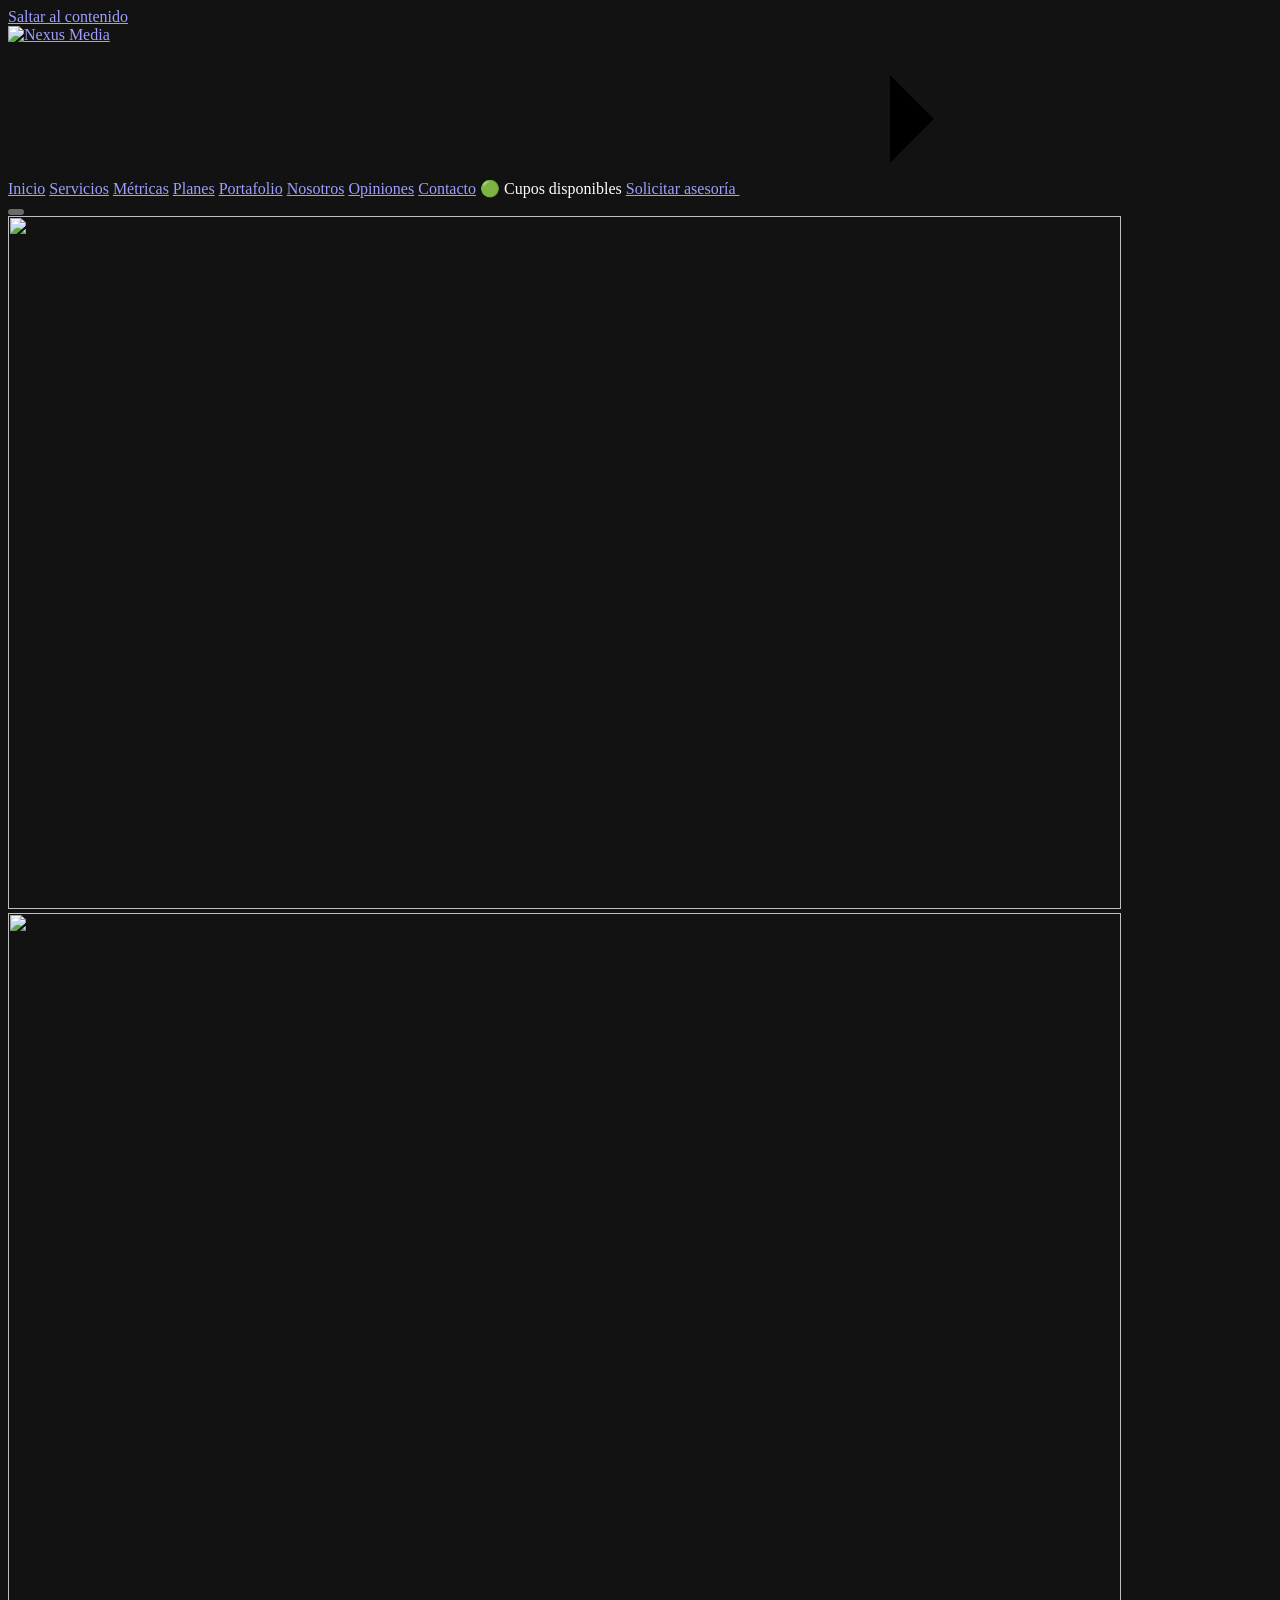
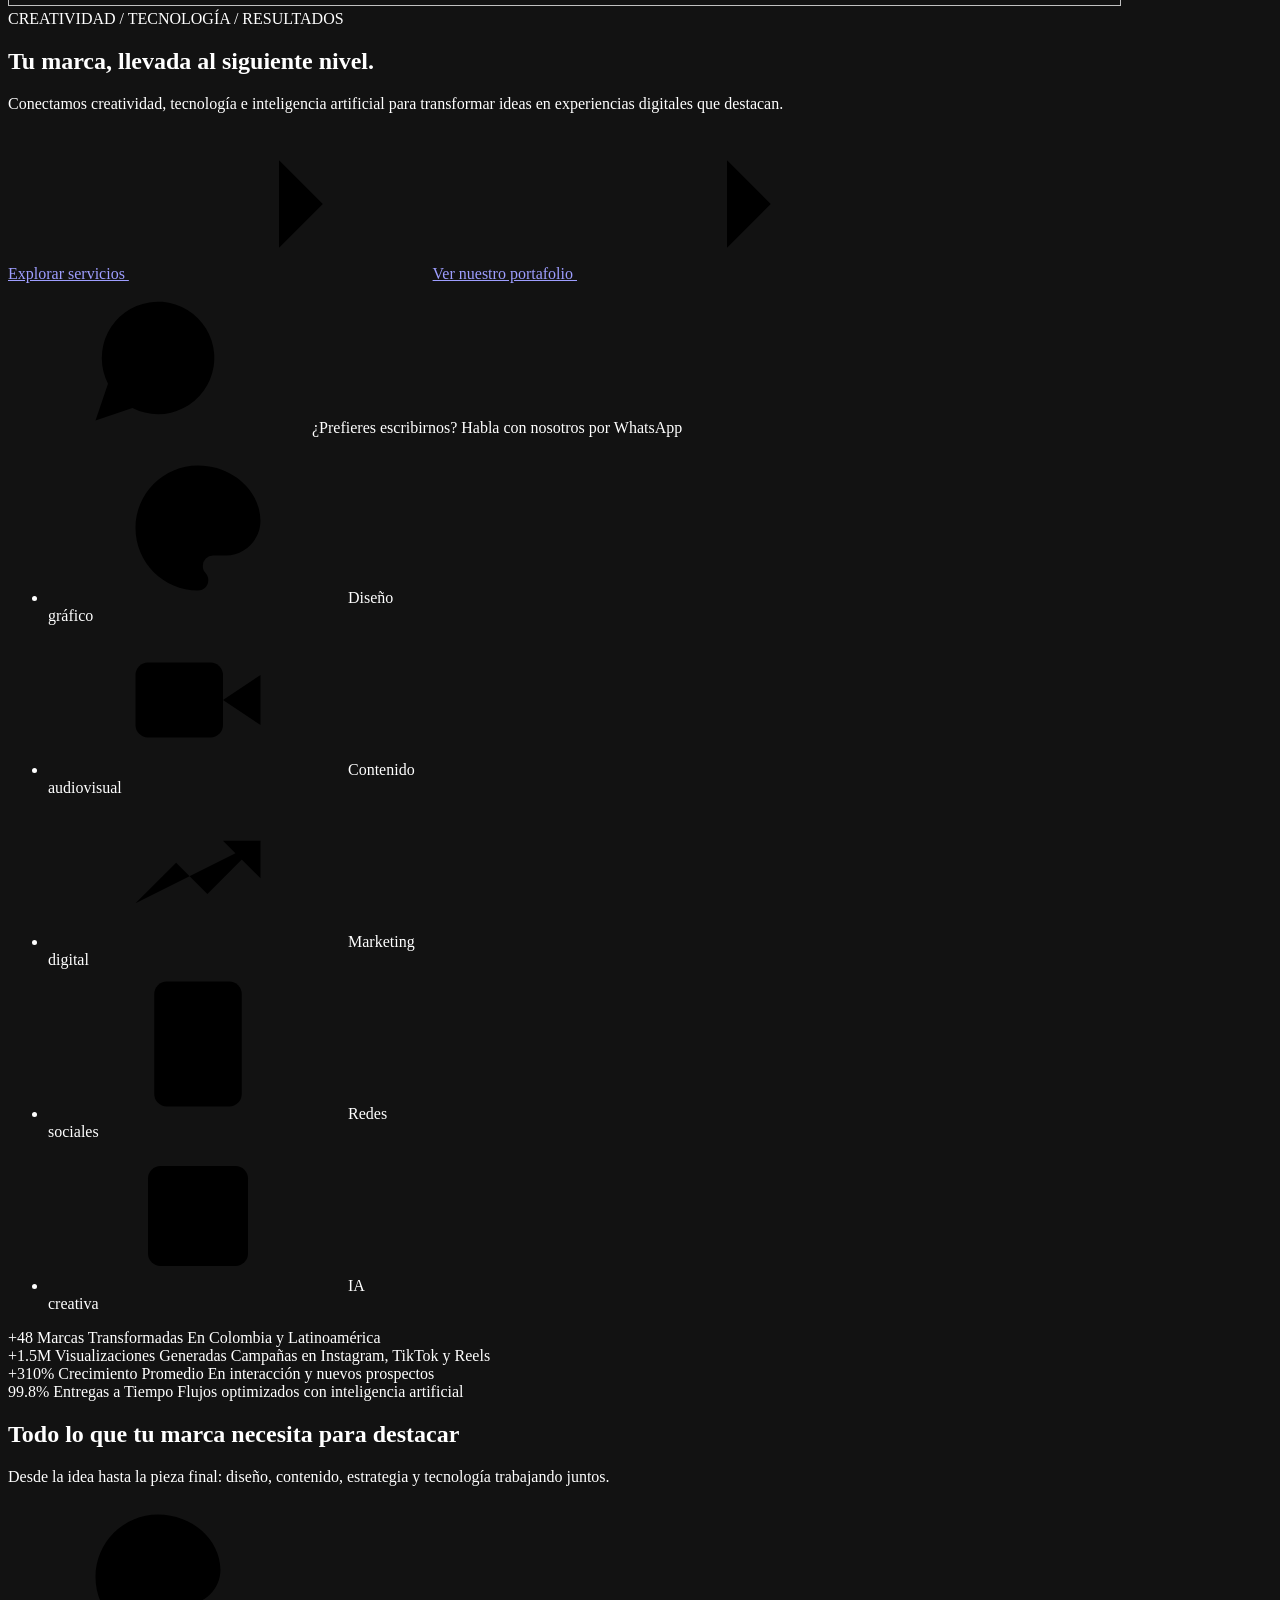
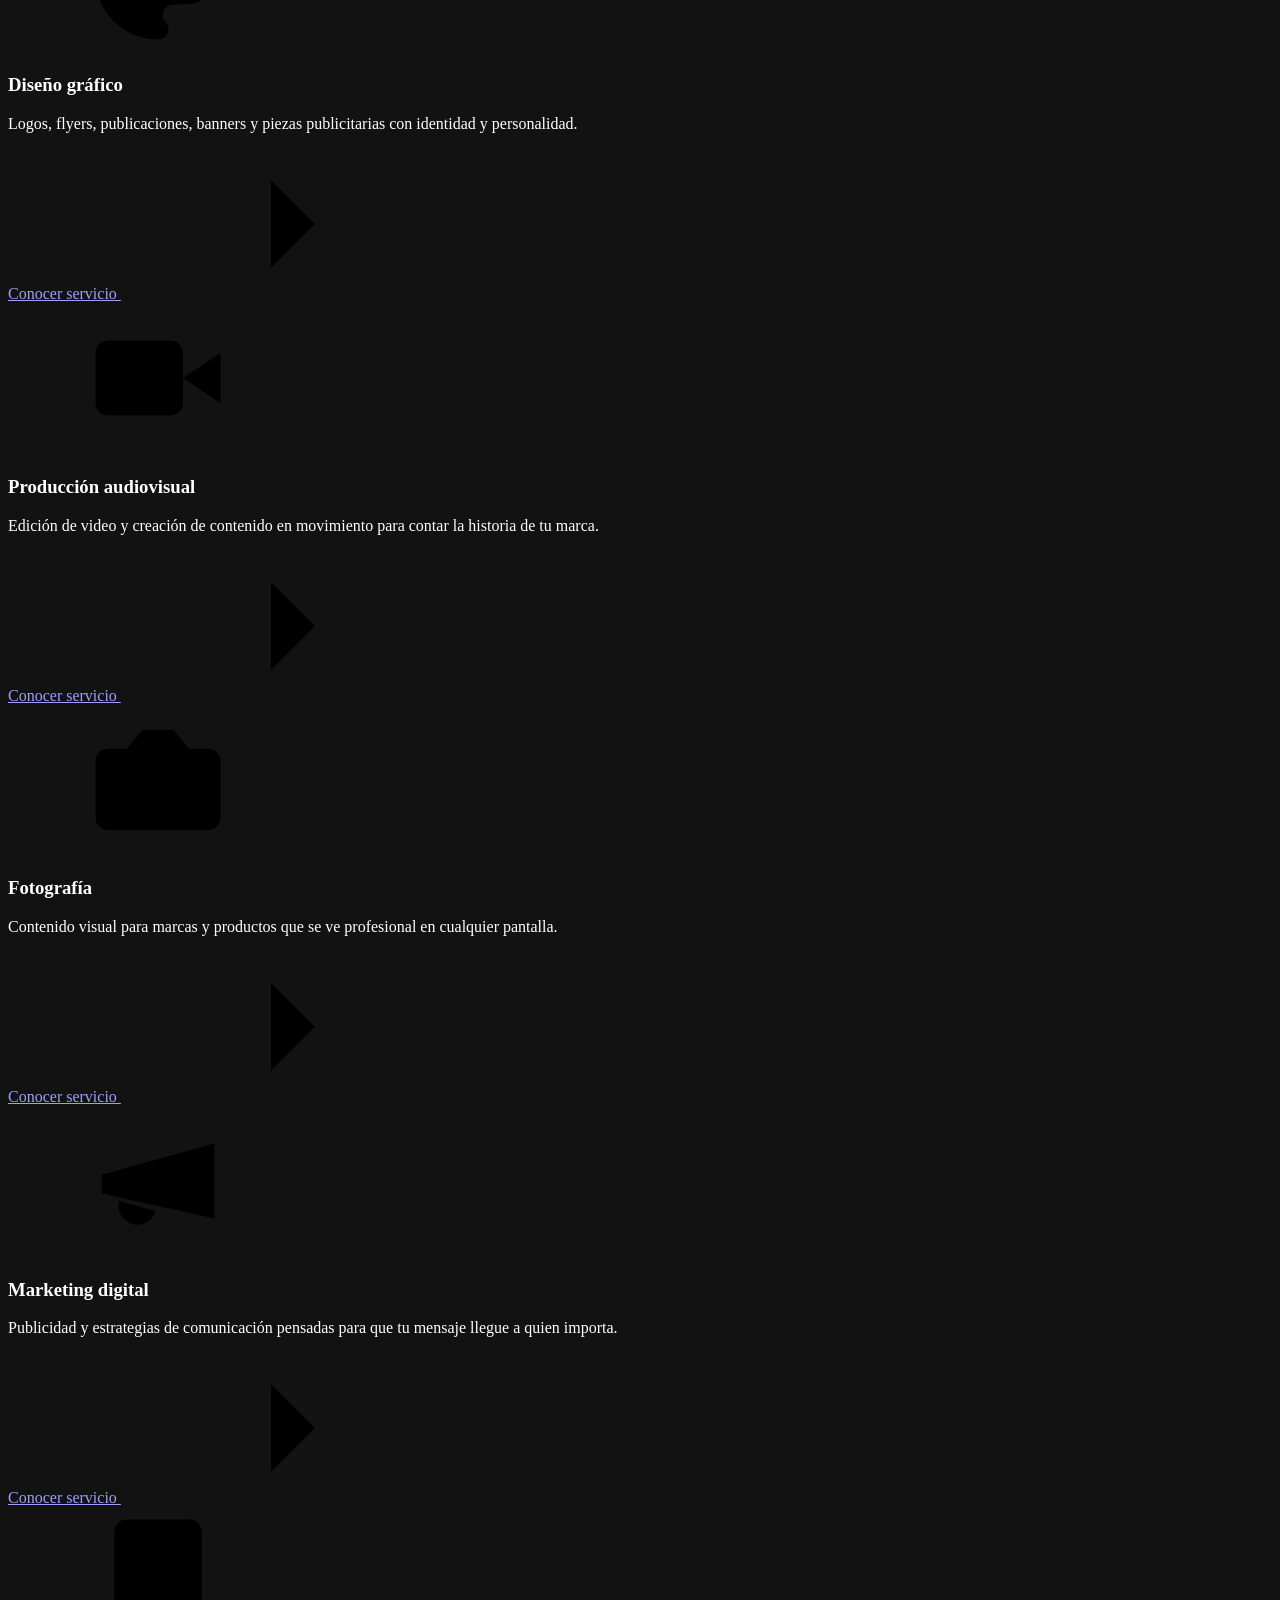
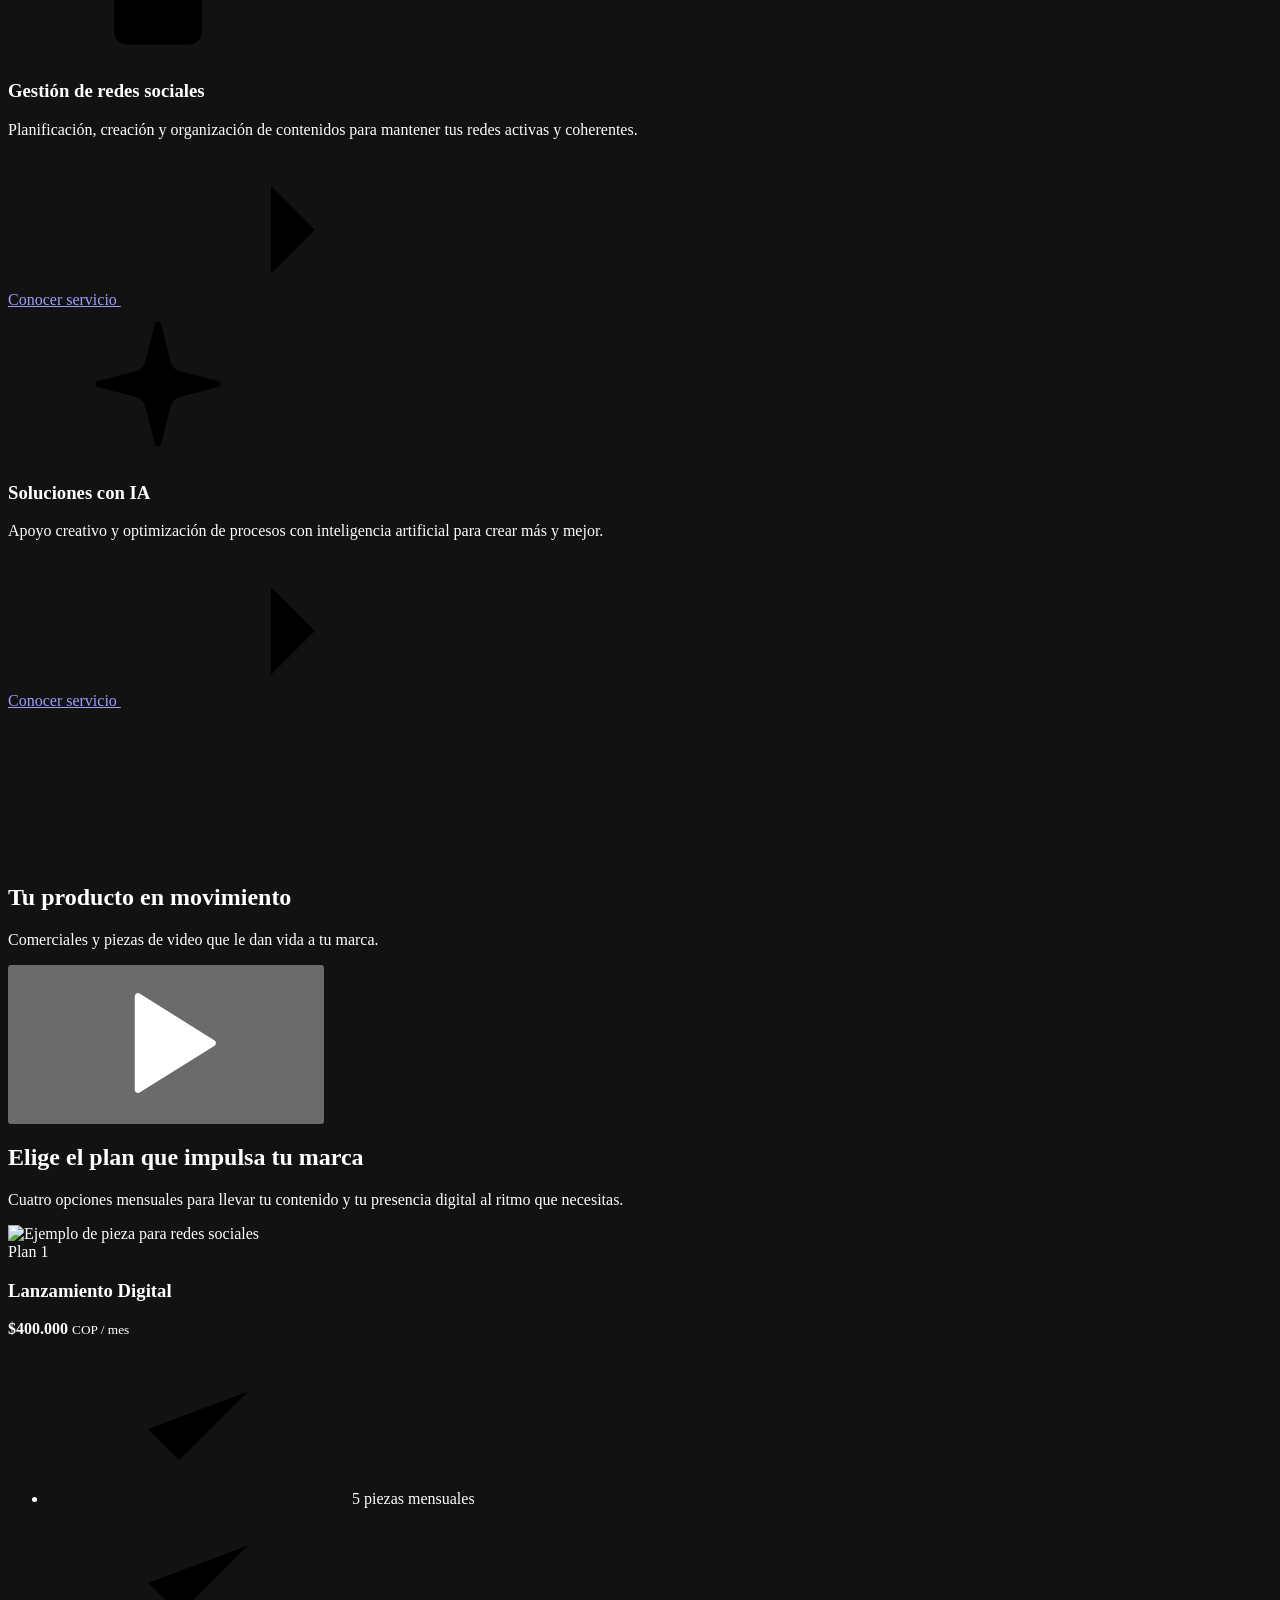
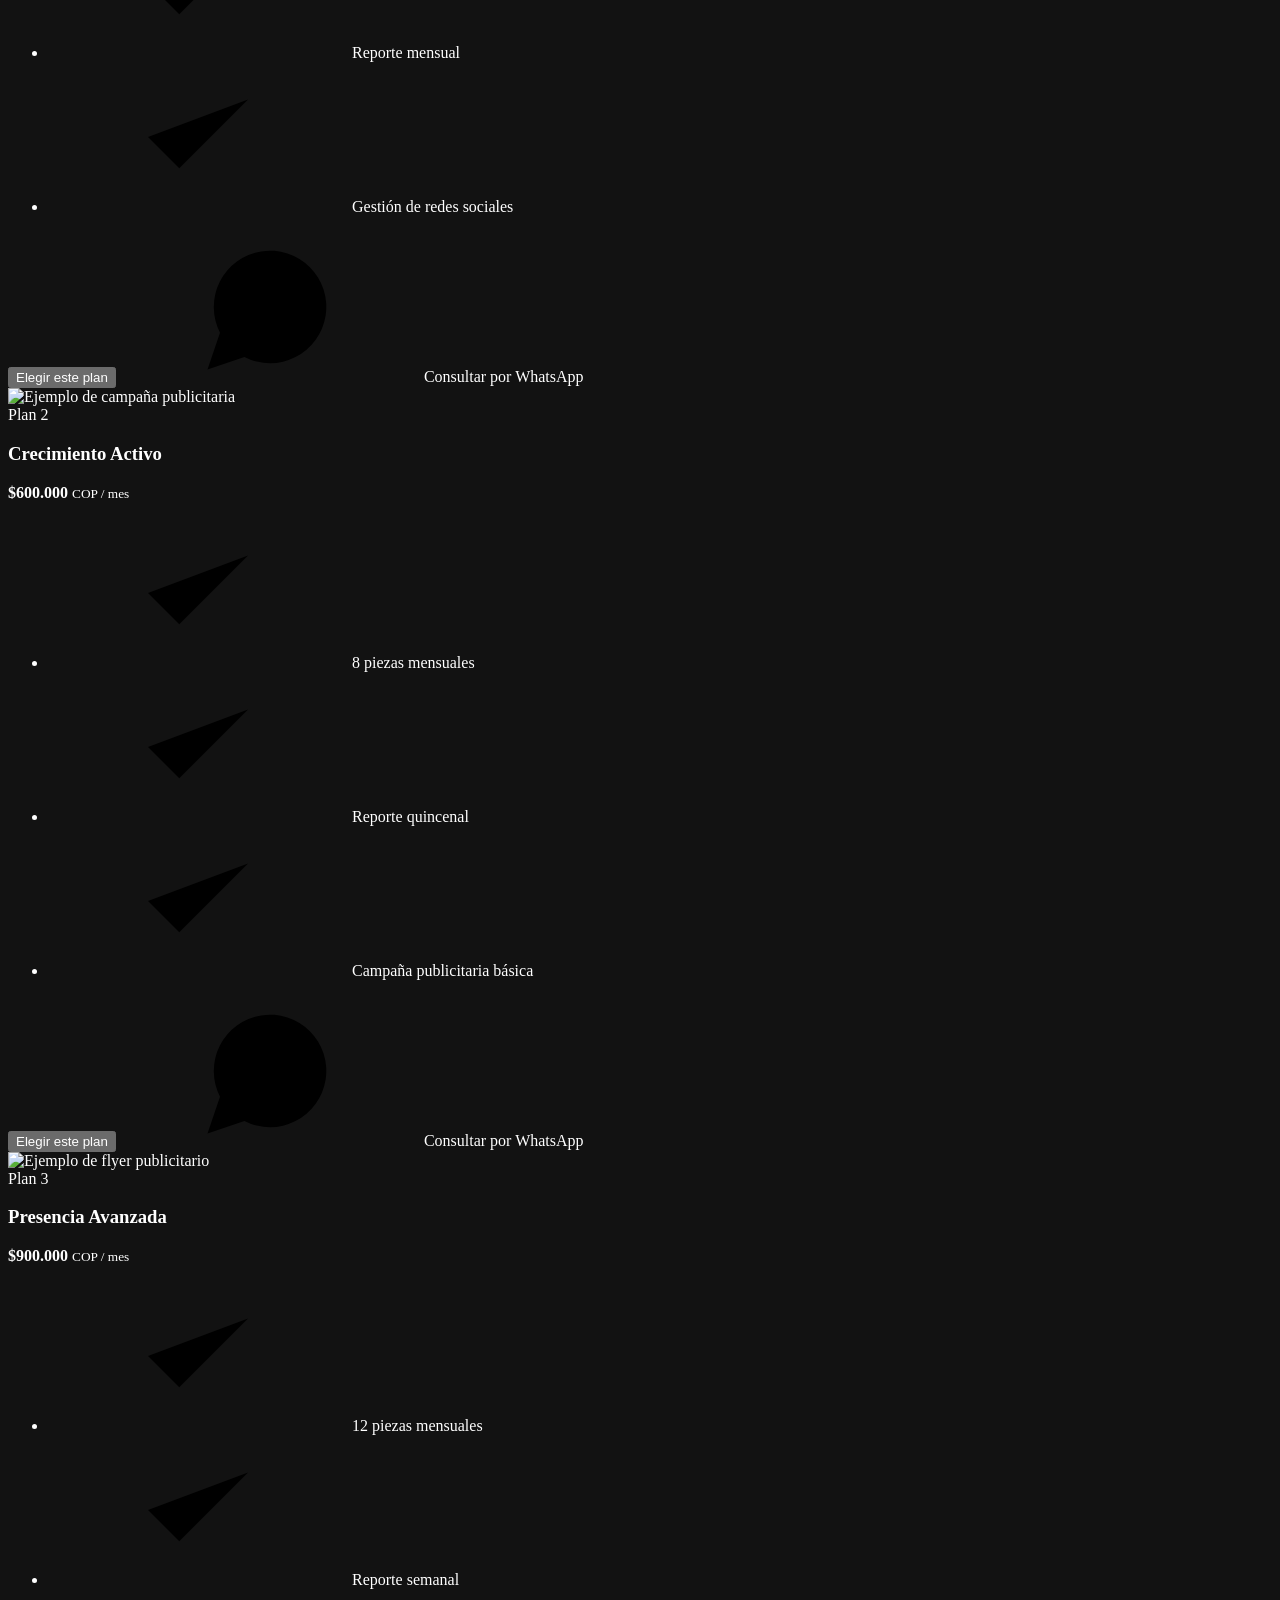
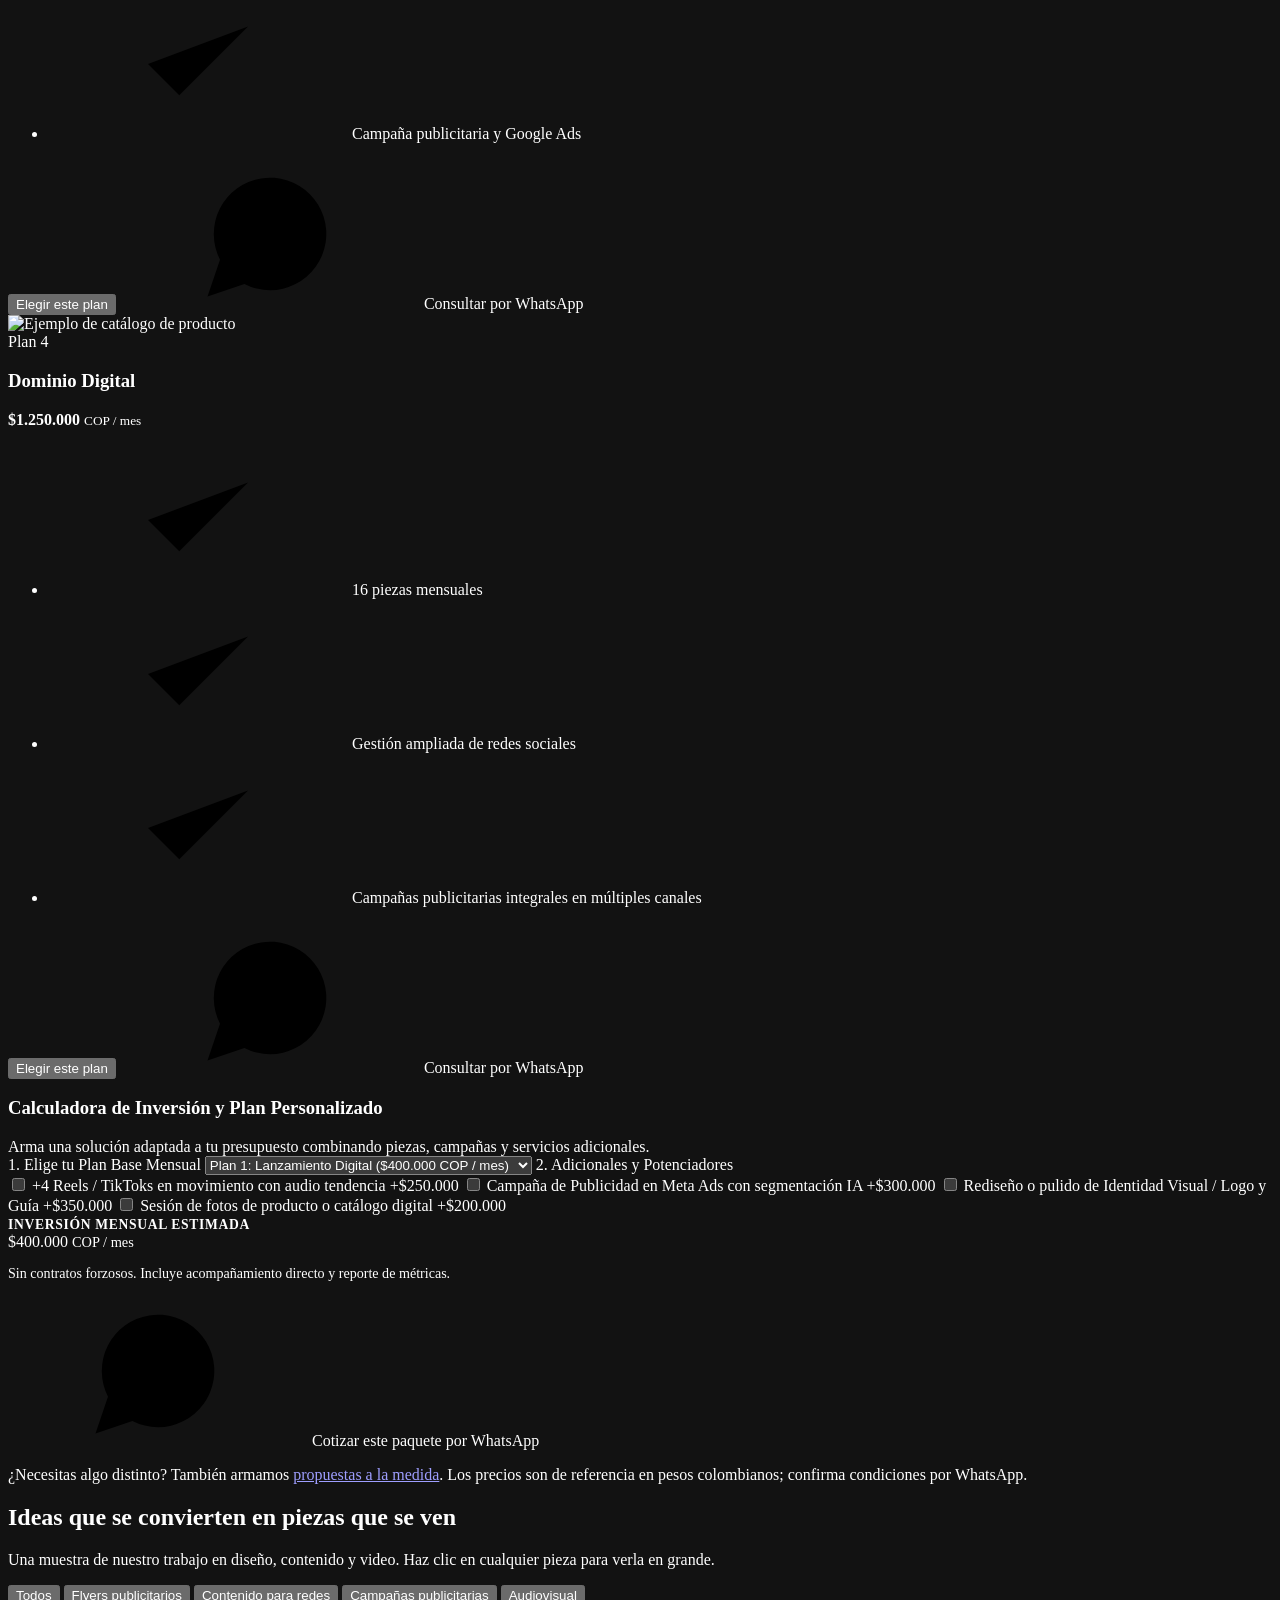
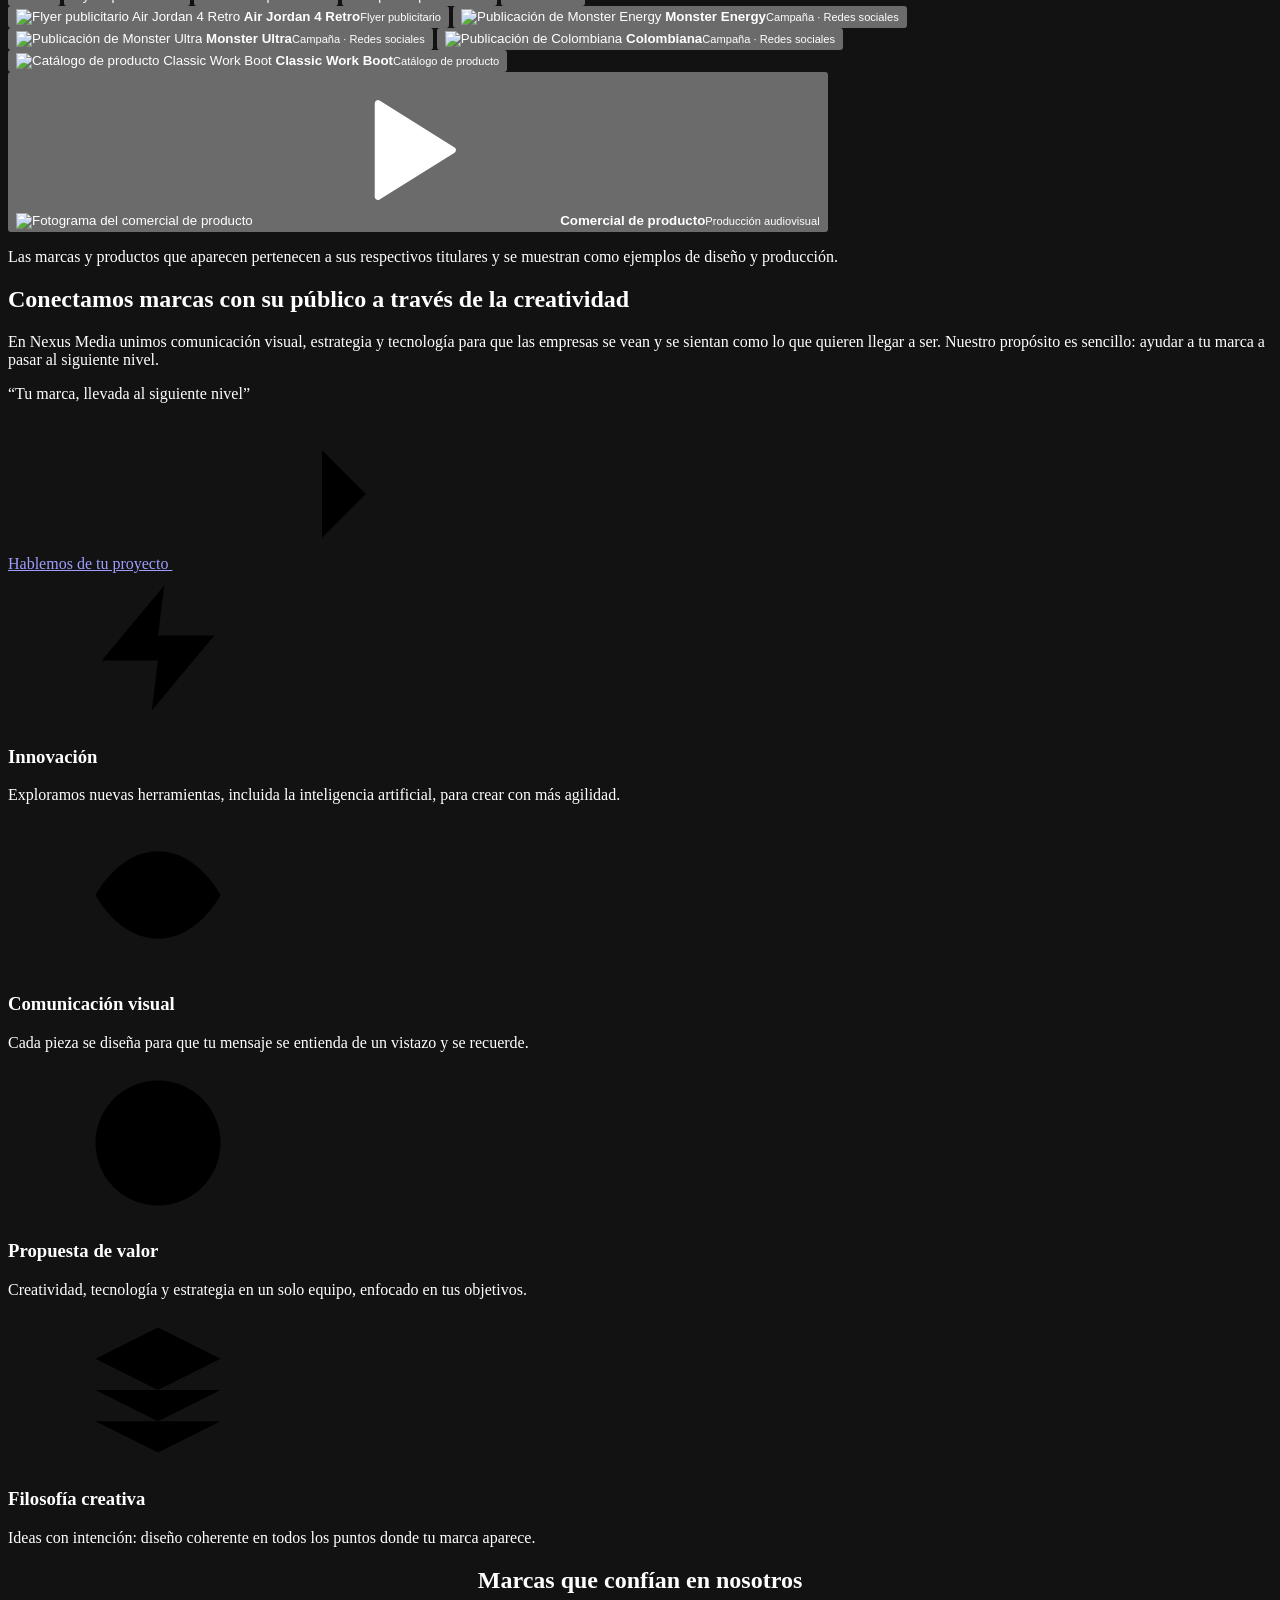
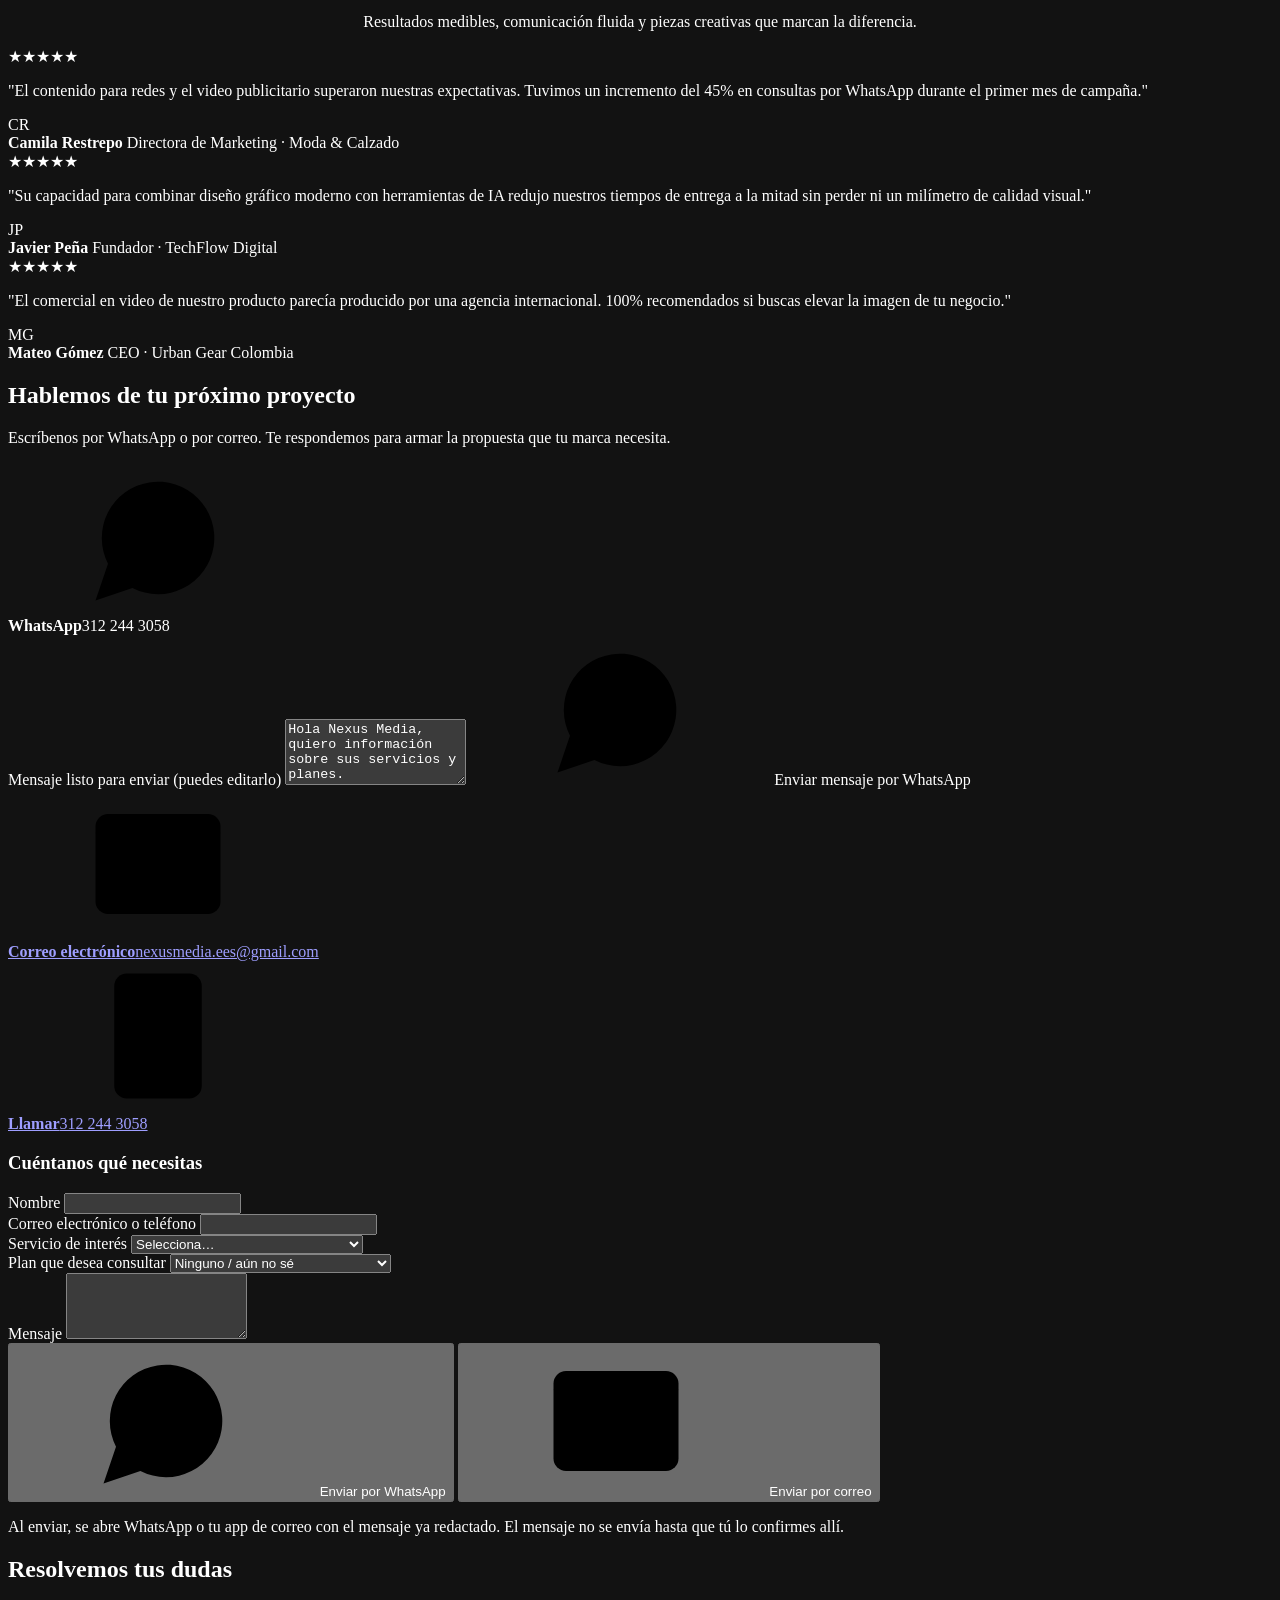
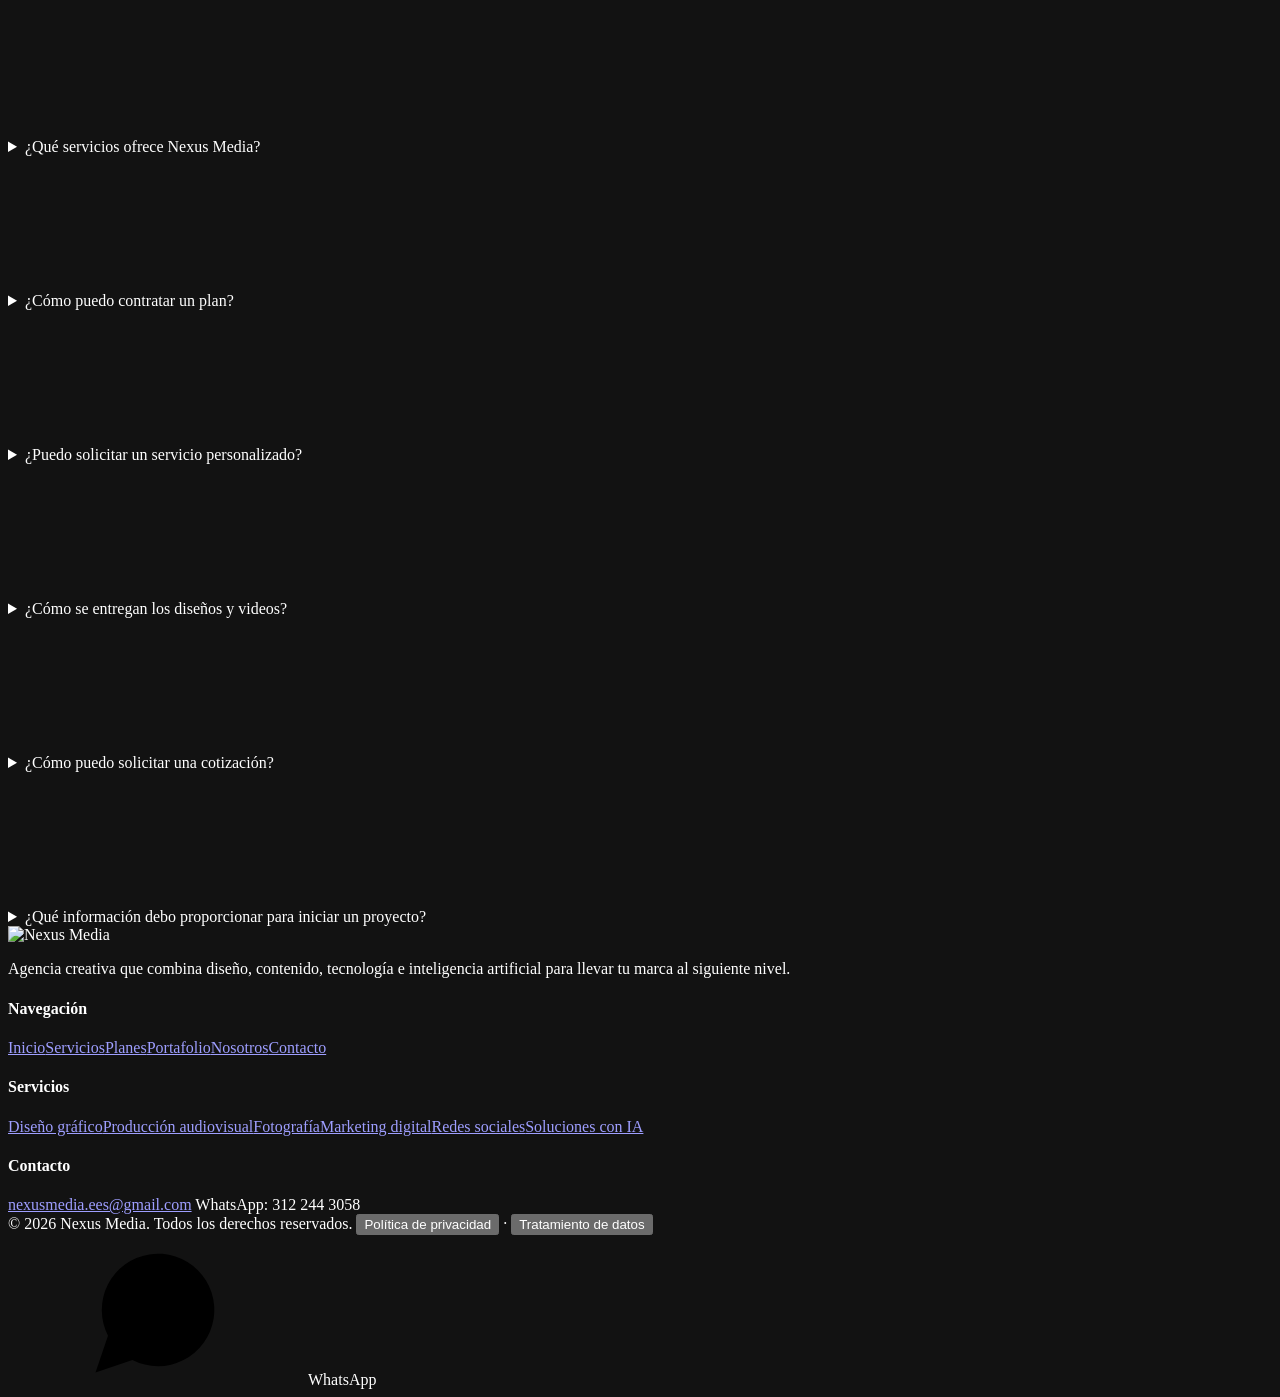
==== commit 1f1a0014: "Nexus Media como pagina principal index.html" ====
--- a/index.html
+++ b/index.html
@@ -3,338 +3,650 @@
 <head>
   <meta charset="utf-8">
   <meta name="viewport" content="width=device-width, initial-scale=1">
-  <title>Nexus Hub — Portafolio de Proyectos Web Profesionales</title>
-  <meta name="description" content="Centro de acceso a los proyectos web desarrollados: NEXORA PC (Tienda Gaming & Configurador) y Nexus Media (Agencia Creativa Digital).">
+  <title>Nexus Media | Agencia creativa — Tu marca, llevada al siguiente nivel</title>
+  <meta name="description" content="Nexus Media es una agencia creativa: diseño gráfico, contenido digital, video, fotografía, publicidad, redes sociales y soluciones con inteligencia artificial.">
+  <meta name="theme-color" content="#070B16">
+  <meta property="og:title" content="Nexus Media — Tu marca, llevada al siguiente nivel">
+  <meta property="og:description" content="Creatividad, tecnología e inteligencia artificial para marcas que quieren destacar.">
+  <meta property="og:image" content="assets/img/banner-visual.webp">
+  <link rel="icon" href="assets/img/favicon.png">
   <link rel="preconnect" href="https://fonts.googleapis.com">
   <link rel="preconnect" href="https://fonts.gstatic.com" crossorigin>
-  <link href="https://fonts.googleapis.com/css2?family=Chakra+Petch:wght@600;700&family=Plus+Jakarta+Sans:wght@400;500;600;700;800&family=Sora:wght@600;700;800&display=swap" rel="stylesheet">
-  <style>
-    :root {
-      --bg: #07090e;
-      --card-bg: #0f131f;
-      --cyan: #00f2fe;
-      --violet: #8b5cf6;
-      --blue: #2563eb;
-      --grad: linear-gradient(135deg, var(--cyan) 0%, var(--blue) 50%, var(--violet) 100%);
-      --text: #f8fafc;
-      --text-muted: #94a3b8;
-    }
-    * { box-sizing: border-box; margin: 0; padding: 0; }
-    body {
-      background: var(--bg);
-      color: var(--text);
-      font-family: 'Plus Jakarta Sans', system-ui, sans-serif;
-      min-height: 100vh;
-      display: flex;
-      flex-direction: column;
-      justify-content: center;
-      padding: 50px 20px;
-      background-image: 
-        radial-gradient(circle at 20% 20%, rgba(139, 92, 246, 0.15) 0%, transparent 40%),
-        radial-gradient(circle at 80% 80%, rgba(0, 242, 254, 0.12) 0%, transparent 45%);
-    }
-    .wrap {
-      width: min(1180px, 100%);
-      margin: 0 auto;
-    }
-    header {
-      text-align: center;
-      margin-bottom: 50px;
-    }
-    .badge {
-      display: inline-flex;
-      align-items: center;
-      gap: 8px;
-      background: rgba(0, 242, 254, 0.12);
-      border: 1px solid rgba(0, 242, 254, 0.3);
-      color: var(--cyan);
-      font-size: 0.8rem;
-      font-weight: 700;
-      padding: 6px 16px;
-      border-radius: 999px;
-      text-transform: uppercase;
-      letter-spacing: 0.1em;
-      margin-bottom: 16px;
-    }
-    .badge::before {
-      content: "";
-      width: 7px;
-      height: 7px;
-      border-radius: 50%;
-      background: var(--cyan);
-      box-shadow: 0 0 8px var(--cyan);
-    }
-    h1 {
-      font-family: 'Sora', sans-serif;
-      font-size: clamp(2.4rem, 4.5vw, 3.6rem);
-      line-height: 1.15;
-      margin-bottom: 16px;
-    }
-    h1 span {
-      background: var(--grad);
-      -webkit-background-clip: text;
-      background-clip: text;
-      color: transparent;
-    }
-    p.lead {
-      color: var(--text-muted);
-      font-size: 1.1rem;
-      max-width: 650px;
-      margin: 0 auto;
-      line-height: 1.6;
-    }
-    .portal-grid {
-      display: grid;
-      grid-template-columns: repeat(2, 1fr);
-      gap: 36px;
-    }
-    .portal-card {
-      background: var(--card-bg);
-      border: 1px solid rgba(139, 92, 246, 0.25);
-      border-radius: 24px;
-      overflow: hidden;
-      display: flex;
-      flex-direction: column;
-      transition: all 0.35s cubic-bezier(0.16, 1, 0.3, 1);
-      position: relative;
-    }
-    .portal-card:hover {
-      transform: translateY(-8px);
-      border-color: var(--cyan);
-      box-shadow: 0 25px 60px -15px rgba(0, 242, 254, 0.3);
-    }
-
-    /* Área de Previsualización: Proporción perfecta sin aplastamiento */
-    .card-preview {
-      aspect-ratio: 16/9;
-      background: radial-gradient(circle at center, rgba(37, 99, 235, 0.15) 0%, #090c15 85%);
-      position: relative;
-      overflow: hidden;
-      display: flex;
-      align-items: center;
-      justify-content: center;
-      padding: 24px;
-      border-bottom: 1px solid rgba(139, 92, 246, 0.15);
-    }
-    .card-preview img {
-      max-width: 100%;
-      max-height: 100%;
-      width: auto;
-      height: auto;
-      object-fit: contain;
-      filter: drop-shadow(0 10px 20px rgba(0,0,0,0.6));
-      transition: transform 0.4s ease;
-      display: block;
-    }
-    .portal-card:hover .card-preview img {
-      transform: scale(1.05);
-    }
-
-    /* Cabecera de Logo en la Tarjeta */
-    .card-logo-bar {
-      display: flex;
-      align-items: center;
-      justify-content: space-between;
-      gap: 16px;
-      margin-bottom: 16px;
-      padding-bottom: 16px;
-      border-bottom: 1px solid rgba(139, 92, 246, 0.15);
-    }
-    .logo-badge-nexora {
-      display: flex;
-      align-items: center;
-      gap: 10px;
-      font-family: 'Chakra Petch', sans-serif;
-      font-size: 1.35rem;
-      font-weight: 700;
-      color: #fff;
-      letter-spacing: 0.05em;
-    }
-    .logo-symbol-sm {
-      width: 38px;
-      height: 38px;
-      background: var(--grad);
-      border-radius: 9px;
-      display: grid;
-      place-items: center;
-      box-shadow: 0 0 16px rgba(0, 242, 254, 0.35);
-      flex-shrink: 0;
-    }
-    .logo-symbol-sm svg {
-      width: 22px;
-      height: 22px;
-      fill: #050811;
-    }
-    .logo-badge-nexora span {
-      color: var(--cyan);
-    }
-
-    /* Logo oficial de Nexus Media con proporción 100% natural */
-    .nexus-logo-img {
-      height: 44px;
-      width: auto;
-      max-width: 200px;
-      object-fit: contain;
-      display: block;
-    }
-
-    .card-content {
-      padding: 32px;
-      display: flex;
-      flex-direction: column;
-      flex: 1;
-    }
-    .card-tag {
-      font-size: 0.76rem;
-      font-weight: 700;
-      color: var(--cyan);
-      text-transform: uppercase;
-      letter-spacing: 0.08em;
-      background: rgba(0, 242, 254, 0.1);
-      border: 1px solid rgba(0, 242, 254, 0.25);
-      padding: 4px 10px;
-      border-radius: 999px;
-      white-space: nowrap;
-    }
-    h2 {
-      font-family: 'Chakra Petch', sans-serif;
-      font-size: 1.85rem;
-      margin-bottom: 12px;
-    }
-    .desc {
-      color: var(--text-muted);
-      font-size: 0.96rem;
-      line-height: 1.6;
-      margin-bottom: 22px;
-    }
-    .feature-list {
-      list-style: none;
-      display: grid;
-      gap: 10px;
-      margin-bottom: 28px;
-      font-size: 0.9rem;
-      color: #cbd5e1;
-    }
-    .feature-list li {
-      display: flex;
-      align-items: center;
-      gap: 10px;
-    }
-    .feature-list li::before {
-      content: "✓";
-      color: var(--cyan);
-      font-weight: 800;
-    }
-    .btn {
-      display: inline-flex;
-      align-items: center;
-      justify-content: center;
-      gap: 10px;
-      padding: 14px 28px;
-      border-radius: 12px;
-      font-weight: 700;
-      font-size: 0.95rem;
-      text-decoration: none;
-      cursor: pointer;
-      border: none;
-      transition: all 0.25s;
-      margin-top: auto;
-    }
-    .btn-primary {
-      background: var(--grad);
-      color: #050811;
-      box-shadow: 0 10px 25px -8px rgba(0, 242, 254, 0.5);
-    }
-    .btn-primary:hover {
-      box-shadow: 0 14px 35px -5px rgba(0, 242, 254, 0.75);
-      filter: brightness(1.1);
-      transform: translateY(-2px);
-    }
-    footer {
-      text-align: center;
-      margin-top: 50px;
-      color: var(--text-muted);
-      font-size: 0.88rem;
-    }
-    @media (max-width: 860px) {
-      .portal-grid { grid-template-columns: 1fr; }
-    }
-  </style>
+  <link href="https://fonts.googleapis.com/css2?family=Manrope:wght@400;500;600;700;800&family=Sora:wght@500;600;700;800&display=swap" rel="stylesheet">
+  <link rel="stylesheet" href="styles.css">
+  <meta name="color-scheme" content="dark">
 </head>
 <body>
+
+<!-- Iconos (sprite SVG) -->
+<svg width="0" height="0" style="position:absolute" aria-hidden="true" focusable="false">
+  <defs>
+    <linearGradient id="ng" x1="0" y1="0" x2="1" y2="1"><stop offset="0" stop-color="#00B7FF"/><stop offset=".55" stop-color="#087BFF"/><stop offset="1" stop-color="#9657FF"/></linearGradient>
+    <symbol id="i-trend" viewBox="0 0 24 24"><path d="M22 7 13.5 15.5l-5-5L2 17"/><path d="M16 7h6v6"/></symbol>
+    <symbol id="i-cpu" viewBox="0 0 24 24"><rect x="4" y="4" width="16" height="16" rx="2"/><rect x="9" y="9" width="6" height="6"/><path d="M15 2v2M9 2v2M15 20v2M9 20v2M2 15h2M2 9h2M20 15h2M20 9h2"/></symbol>
+    <symbol id="i-palette" viewBox="0 0 24 24"><circle cx="13.5" cy="6.5" r=".6"/><circle cx="17.5" cy="10.5" r=".6"/><circle cx="8.5" cy="7.5" r=".6"/><circle cx="6.5" cy="12.5" r=".6"/><path d="M12 2C6.5 2 2 6.5 2 12s4.5 10 10 10c.93 0 1.65-.75 1.65-1.69 0-.44-.18-.83-.44-1.12-.29-.29-.44-.65-.44-1.13a1.64 1.64 0 0 1 1.67-1.67h2c3.05 0 5.55-2.5 5.55-5.55C21.97 6.01 17.46 2 12 2z"/></symbol>
+    <symbol id="i-video" viewBox="0 0 24 24"><rect x="2" y="6" width="14" height="12" rx="2"/><path d="m22 8-6 4 6 4V8z"/></symbol>
+    <symbol id="i-camera" viewBox="0 0 24 24"><path d="M14.5 4h-5L7 7H4a2 2 0 0 0-2 2v9a2 2 0 0 0 2 2h16a2 2 0 0 0 2-2V9a2 2 0 0 0-2-2h-3l-2.5-3z"/><circle cx="12" cy="13" r="3"/></symbol>
+    <symbol id="i-megaphone" viewBox="0 0 24 24"><path d="m3 11 18-5v12L3 14v-3z"/><path d="M11.6 16.8a3 3 0 1 1-5.8-1.6"/></symbol>
+    <symbol id="i-phone" viewBox="0 0 24 24"><rect width="14" height="20" x="5" y="2" rx="2"/><path d="M12 18h.01"/></symbol>
+    <symbol id="i-sparkles" viewBox="0 0 24 24"><path d="M9.94 15.5A2 2 0 0 0 8.5 14.06l-6.14-1.58a.5.5 0 0 1 0-.96L8.5 9.94A2 2 0 0 0 9.94 8.5l1.58-6.14a.5.5 0 0 1 .96 0L14.06 8.5a2 2 0 0 0 1.44 1.44l6.14 1.58a.5.5 0 0 1 0 .96L15.5 14.06a2 2 0 0 0-1.44 1.44l-1.58 6.14a.5.5 0 0 1-.96 0z"/></symbol>
+    <symbol id="i-wa" viewBox="0 0 24 24"><path d="M7.9 20A9 9 0 1 0 4 16.1L2 22z"/><path d="M9.2 8.6c.2 2.4 2.8 5.3 5.9 6.1l1.3-1.3a.7.7 0 0 1 .7-.2l1.5.6c.3.1.5.4.4.7-.2 1-1 1.6-2 1.5-4-.4-7.2-3.4-7.7-7.4-.1-1 .5-1.8 1.4-2 .3-.1.6.1.7.4l.6 1.5c.1.3 0 .5-.2.7z"/></symbol>
+    <symbol id="i-mail" viewBox="0 0 24 24"><rect width="20" height="16" x="2" y="4" rx="2"/><path d="m22 7-8.97 5.7a1.94 1.94 0 0 1-2.06 0L2 7"/></symbol>
+    <symbol id="i-arrow" viewBox="0 0 24 24"><path d="M5 12h14"/><path d="m12 5 7 7-7 7"/></symbol>
+    <symbol id="i-check" viewBox="0 0 24 24"><path d="M20 6 9 17l-5-5"/></symbol>
+    <symbol id="i-x" viewBox="0 0 24 24"><path d="M18 6 6 18"/><path d="m6 6 12 12"/></symbol>
+    <symbol id="i-left" viewBox="0 0 24 24"><path d="m15 18-6-6 6-6"/></symbol>
+    <symbol id="i-right" viewBox="0 0 24 24"><path d="m9 18 6-6-6-6"/></symbol>
+    <symbol id="i-plus" viewBox="0 0 24 24"><path d="M5 12h14"/><path d="M12 5v14"/></symbol>
+    <symbol id="i-zap" viewBox="0 0 24 24"><path d="M13 2 3 14h9l-1 8 10-12h-9l1-8z"/></symbol>
+    <symbol id="i-target" viewBox="0 0 24 24"><circle cx="12" cy="12" r="10"/><circle cx="12" cy="12" r="6"/><circle cx="12" cy="12" r="2"/></symbol>
+    <symbol id="i-layers" viewBox="0 0 24 24"><path d="m12 2 10 5-10 5L2 7l10-5z"/><path d="m2 17 10 5 10-5"/><path d="m2 12 10 5 10-5"/></symbol>
+    <symbol id="i-eye" viewBox="0 0 24 24"><path d="M2 12s3.6-7 10-7 10 7 10 7-3.6 7-10 7S2 12 2 12z"/><circle cx="12" cy="12" r="3"/></symbol>
+    <symbol id="i-pause" viewBox="0 0 24 24"><rect x="6" y="4" width="4" height="16" rx="1" fill="currentColor" stroke="none"/><rect x="14" y="4" width="4" height="16" rx="1" fill="currentColor" stroke="none"/></symbol>
+    <symbol id="i-play" viewBox="0 0 24 24"><path d="M7 4.5v15a.5.5 0 0 0 .77.42l12-7.5a.5.5 0 0 0 0-.84l-12-7.5A.5.5 0 0 0 7 4.5z" fill="currentColor" stroke="none"/></symbol>
+  </defs>
+</svg>
+
+<a class="skip" href="#contenido">Saltar al contenido</a>
+
+<!-- ============ NAVEGACIÓN ============ -->
+<header class="nav" id="nav">
+  <div class="wrap nav__in">
+    <a class="nav__logo" href="#inicio" aria-label="Nexus Media — inicio">
+      <img src="assets/img/logo-full.png" alt="Nexus Media" width="362" height="104">
+    </a>
+    <nav class="nav__links" id="menu" aria-label="Principal">
+      <a href="#inicio">Inicio</a>
+      <a href="#servicios">Servicios</a>
+      <a href="#metricas">Métricas</a>
+      <a href="#planes">Planes</a>
+      <a href="#portafolio">Portafolio</a>
+      <a href="#nosotros">Nosotros</a>
+      <a href="#testimonios">Opiniones</a>
+      <a href="#contacto">Contacto</a>
+      <span class="live-pill">🟢 Cupos disponibles</span>
+      <a class="btn btn--primary nav__cta" href="#contacto" data-pick-service="">Solicitar asesoría <svg class="ic"><use href="#i-arrow"/></svg></a>
+    </nav>
+    <button class="nav__burger" id="burger" aria-label="Abrir menú" aria-expanded="false" aria-controls="menu">
+      <span></span><span></span><span></span>
+    </button>
+  </div>
+</header>
+
+<main id="contenido">
+
+<!-- ============ HERO ============ -->
+<section class="hero" id="inicio">
+  <div class="hero__bg" id="heroBg" aria-hidden="true">
+    <span class="beam beam--a" data-speed="40"></span><span class="beam beam--b" data-speed="70"></span>
+    <span class="glow glow--a"></span><span class="glow glow--b"></span>
+  </div>
+
+  <div class="visual" id="visual" aria-hidden="true">
+    <div class="visual__tilt" id="visualTilt">
+      <img class="visual__bloom" src="assets/img/banner-visual.webp" alt="" width="1113" height="693">
+      <img class="visual__img" src="assets/img/banner-visual.webp" alt="" width="1113" height="693" fetchpriority="high">
+    </div>
+  </div>
+
+  <div class="wrap hero__in">
+    <div class="hero__copy">
+      <span class="hero__kicker" id="kicker">CREATIVIDAD / TECNOLOGÍA / RESULTADOS</span>
+      <h1>
+        <span class="hero__line"><span>Tu marca, llevada al</span></span>
+        <span class="hero__line"><span class="grad">siguiente nivel.</span></span>
+      </h1>
+      <p class="lead" id="heroLead">Conectamos creatividad, tecnología e inteligencia artificial para transformar ideas en experiencias digitales que destacan.</p>
+      <div class="hero__btns" id="heroBtns">
+        <a class="btn btn--primary btn--lg" href="#servicios">Explorar servicios <svg class="ic"><use href="#i-arrow"/></svg></a>
+        <a class="btn btn--ghost btn--lg" href="#portafolio">Ver nuestro portafolio <svg class="ic"><use href="#i-arrow"/></svg></a>
+      </div>
+      <a class="hero__wa" id="heroWa" data-wa="Hola Nexus Media, quiero información sobre sus servicios." target="_blank" rel="noopener">
+        <svg class="ic"><use href="#i-wa"/></svg> ¿Prefieres escribirnos? Habla con nosotros por WhatsApp
+      </a>
+      <ul class="hero__svcs" id="heroSvcs" aria-label="Servicios principales">
+        <li class="hs"><svg class="ic"><use href="#i-palette"/></svg><span>Diseño<br>gráfico</span></li>
+        <li class="hs"><svg class="ic"><use href="#i-video"/></svg><span>Contenido<br>audiovisual</span></li>
+        <li class="hs"><svg class="ic"><use href="#i-trend"/></svg><span>Marketing<br>digital</span></li>
+        <li class="hs"><svg class="ic"><use href="#i-phone"/></svg><span>Redes<br>sociales</span></li>
+        <li class="hs"><svg class="ic"><use href="#i-cpu"/></svg><span>IA<br>creativa</span></li>
+      </ul>
+    </div>
+  </div>
+</section>
+
+<!-- ============ MÉTRICAS CLAVE ============ -->
+<section class="metrics-section" id="metricas">
   <div class="wrap">
-    <header>
-      <div class="badge">Portafolio de Proyectos Web</div>
-      <h1>Experiencias Web <span>de Alto Nivel</span></h1>
-      <p class="lead">Selecciona cualquiera de las dos páginas web optimizadas para abrirlas de inmediato en tu navegador con diseño ultra profesional y funciones interactivas.</p>
+    <div class="metrics-grid">
+      <div class="metric-box reveal">
+        <span class="metric-number">+48</span>
+        <span class="metric-title">Marcas Transformadas</span>
+        <span class="metric-desc">En Colombia y Latinoamérica</span>
+      </div>
+      <div class="metric-box reveal" style="--d:.06s">
+        <span class="metric-number">+1.5M</span>
+        <span class="metric-title">Visualizaciones Generadas</span>
+        <span class="metric-desc">Campañas en Instagram, TikTok y Reels</span>
+      </div>
+      <div class="metric-box reveal" style="--d:.12s">
+        <span class="metric-number">+310%</span>
+        <span class="metric-title">Crecimiento Promedio</span>
+        <span class="metric-desc">En interacción y nuevos prospectos</span>
+      </div>
+      <div class="metric-box reveal" style="--d:.18s">
+        <span class="metric-number">99.8%</span>
+        <span class="metric-title">Entregas a Tiempo</span>
+        <span class="metric-desc">Flujos optimizados con inteligencia artificial</span>
+      </div>
+    </div>
+  </div>
+</section>
+
+<!-- ============ SERVICIOS ============ -->
+<section class="section" id="servicios">
+  <div class="wrap">
+    <header class="head reveal">
+      <h2>Todo lo que tu marca necesita para destacar</h2>
+      <p class="lead">Desde la idea hasta la pieza final: diseño, contenido, estrategia y tecnología trabajando juntos.</p>
     </header>
 
-    <div class="portal-grid">
-      <!-- Card 1: NEXORA PC -->
-      <article class="portal-card">
-        <div class="card-preview">
-          <img src="imagenes/pcgam_newj.1280.webp" alt="NEXORA PC — Tienda Gaming & Configurador">
-        </div>
-        <div class="card-content">
-          <div class="card-logo-bar">
-            <div class="logo-badge-nexora">
-              <div class="logo-symbol-sm">
-                <svg viewBox="0 0 24 24"><path d="M12 2L2 7l10 5 10-5-10-5zM2 17l10 5 10-5M2 12l10 5 10-5"/></svg>
-              </div>
-              <div>NEXORA<span>PC</span></div>
-            </div>
-            <span class="card-tag">Hardware & Gaming</span>
-          </div>
-
-          <h2>NEXORA PC</h2>
-          <p class="desc">Plataforma de venta de computadores gamer, workstations y componentes de alta gama en Colombia. Ensambles certificados y estética cyberpunk.</p>
-          
-          <ul class="feature-list">
-            <li>Catálogo interactivo con precios en COP y filtros por presupuesto</li>
-            <li>Calculadora dinámica de FPS estimada por juego y resolución</li>
-            <li>Configurador "Arma tu PC" con validación de compatibilidad</li>
-            <li>Carrito de compras y checkout directo con mensaje formateado por WhatsApp</li>
-            <li>Sección de testimonios de gamers y políticas de garantía en Colombia</li>
+    <div class="services">
+      <article class="svc reveal">
+        <div class="svc__ic"><svg class="ic"><use href="#i-palette"/></svg></div>
+        <h3>Diseño gráfico</h3>
+        <p>Logos, flyers, publicaciones, banners y piezas publicitarias con identidad y personalidad.</p>
+        <a href="#contacto" class="svc__link" data-pick-service="Diseño gráfico">Conocer servicio <svg class="ic"><use href="#i-arrow"/></svg></a>
+      </article>
+      <article class="svc reveal" style="--d:.06s">
+        <div class="svc__ic"><svg class="ic"><use href="#i-video"/></svg></div>
+        <h3>Producción audiovisual</h3>
+        <p>Edición de video y creación de contenido en movimiento para contar la historia de tu marca.</p>
+        <a href="#contacto" class="svc__link" data-pick-service="Producción audiovisual">Conocer servicio <svg class="ic"><use href="#i-arrow"/></svg></a>
+      </article>
+      <article class="svc reveal" style="--d:.12s">
+        <div class="svc__ic"><svg class="ic"><use href="#i-camera"/></svg></div>
+        <h3>Fotografía</h3>
+        <p>Contenido visual para marcas y productos que se ve profesional en cualquier pantalla.</p>
+        <a href="#contacto" class="svc__link" data-pick-service="Fotografía">Conocer servicio <svg class="ic"><use href="#i-arrow"/></svg></a>
+      </article>
+      <article class="svc reveal">
+        <div class="svc__ic"><svg class="ic"><use href="#i-megaphone"/></svg></div>
+        <h3>Marketing digital</h3>
+        <p>Publicidad y estrategias de comunicación pensadas para que tu mensaje llegue a quien importa.</p>
+        <a href="#contacto" class="svc__link" data-pick-service="Marketing digital">Conocer servicio <svg class="ic"><use href="#i-arrow"/></svg></a>
+      </article>
+      <article class="svc reveal" style="--d:.06s">
+        <div class="svc__ic"><svg class="ic"><use href="#i-phone"/></svg></div>
+        <h3>Gestión de redes sociales</h3>
+        <p>Planificación, creación y organización de contenidos para mantener tus redes activas y coherentes.</p>
+        <a href="#contacto" class="svc__link" data-pick-service="Gestión de redes sociales">Conocer servicio <svg class="ic"><use href="#i-arrow"/></svg></a>
+      </article>
+      <article class="svc reveal" style="--d:.12s">
+        <div class="svc__ic"><svg class="ic"><use href="#i-sparkles"/></svg></div>
+        <h3>Soluciones con IA</h3>
+        <p>Apoyo creativo y optimización de procesos con inteligencia artificial para crear más y mejor.</p>
+        <a href="#contacto" class="svc__link" data-pick-service="Soluciones con inteligencia artificial">Conocer servicio <svg class="ic"><use href="#i-arrow"/></svg></a>
+      </article>
+    </div>
+  </div>
+</section>
+
+<!-- ============ SHOWREEL ============ -->
+<section class="reel" aria-label="Video comercial">
+  <div class="wrap">
+    <div class="reel__box reveal">
+      <video id="reel" muted loop playsinline preload="metadata" poster="assets/video/poster.jpg" aria-label="Comercial publicitario producido para un par de zapatillas">
+        <source src="assets/video/comercial.mp4" type="video/mp4">
+        <source src="assets/video/comercial.webm" type="video/webm">
+      </video>
+      <div class="reel__shade"></div>
+      <div class="reel__txt">
+        <h2>Tu producto en movimiento</h2>
+        <p>Comerciales y piezas de video que le dan vida a tu marca.</p>
+      </div>
+      <button class="reel__play" id="reelBtn" aria-label="Reproducir video">
+        <svg class="ic ic--fill"><use href="#i-play"/></svg>
+      </button>
+    </div>
+  </div>
+</section>
+
+<!-- ============ PLANES ============ -->
+<section class="section section--tint" id="planes">
+  <div class="wrap">
+    <header class="head reveal">
+      <h2>Elige el plan que impulsa tu marca</h2>
+      <p class="lead">Cuatro opciones mensuales para llevar tu contenido y tu presencia digital al ritmo que necesitas.</p>
+    </header>
+
+    <div class="plans">
+      <article class="plan reveal" data-plan="Lanzamiento Digital">
+        <div class="plan__img"><img src="assets/img/colombiana-sm.webp" alt="Ejemplo de pieza para redes sociales" loading="lazy" width="600" height="600"></div>
+        <div class="plan__body">
+          <span class="plan__n">Plan 1</span>
+          <h3>Lanzamiento Digital</h3>
+          <p class="price"><strong>$400.000</strong> <small>COP / mes</small></p>
+          <ul class="ticks">
+            <li><svg class="ic"><use href="#i-check"/></svg> 5 piezas mensuales</li>
+            <li><svg class="ic"><use href="#i-check"/></svg> Reporte mensual</li>
+            <li><svg class="ic"><use href="#i-check"/></svg> Gestión de redes sociales</li>
           </ul>
-
-          <a class="btn btn-primary" href="index.html">
-            Abrir NEXORA PC →
+          <div class="plan__btns">
+            <button class="btn btn--primary" data-choose>Elegir este plan</button>
+            <a class="btn btn--wa" data-wa="Hola Nexus Media, quiero consultar el plan Lanzamiento Digital ($400.000 COP)." target="_blank" rel="noopener"><svg class="ic"><use href="#i-wa"/></svg> Consultar por WhatsApp</a>
+          </div>
+        </div>
+      </article>
+
+      <article class="plan reveal" style="--d:.06s" data-plan="Crecimiento Activo">
+        <div class="plan__img"><img src="assets/img/monster-sm.webp" alt="Ejemplo de campaña publicitaria" loading="lazy" width="600" height="640"></div>
+        <div class="plan__body">
+          <span class="plan__n">Plan 2</span>
+          <h3>Crecimiento Activo</h3>
+          <p class="price"><strong>$600.000</strong> <small>COP / mes</small></p>
+          <ul class="ticks">
+            <li><svg class="ic"><use href="#i-check"/></svg> 8 piezas mensuales</li>
+            <li><svg class="ic"><use href="#i-check"/></svg> Reporte quincenal</li>
+            <li><svg class="ic"><use href="#i-check"/></svg> Campaña publicitaria básica</li>
+          </ul>
+          <div class="plan__btns">
+            <button class="btn btn--primary" data-choose>Elegir este plan</button>
+            <a class="btn btn--wa" data-wa="Hola Nexus Media, quiero consultar el plan Crecimiento Activo ($600.000 COP)." target="_blank" rel="noopener"><svg class="ic"><use href="#i-wa"/></svg> Consultar por WhatsApp</a>
+          </div>
+        </div>
+      </article>
+
+      <article class="plan reveal" style="--d:.12s" data-plan="Presencia Avanzada">
+        <div class="plan__img"><img src="assets/img/jordan-sm.webp" alt="Ejemplo de flyer publicitario" loading="lazy" width="600" height="900"></div>
+        <div class="plan__body">
+          <span class="plan__n">Plan 3</span>
+          <h3>Presencia Avanzada</h3>
+          <p class="price"><strong>$900.000</strong> <small>COP / mes</small></p>
+          <ul class="ticks">
+            <li><svg class="ic"><use href="#i-check"/></svg> 12 piezas mensuales</li>
+            <li><svg class="ic"><use href="#i-check"/></svg> Reporte semanal</li>
+            <li><svg class="ic"><use href="#i-check"/></svg> Campaña publicitaria y Google Ads</li>
+          </ul>
+          <div class="plan__btns">
+            <button class="btn btn--primary" data-choose>Elegir este plan</button>
+            <a class="btn btn--wa" data-wa="Hola Nexus Media, quiero consultar el plan Presencia Avanzada ($900.000 COP)." target="_blank" rel="noopener"><svg class="ic"><use href="#i-wa"/></svg> Consultar por WhatsApp</a>
+          </div>
+        </div>
+      </article>
+
+      <article class="plan reveal" style="--d:.18s" data-plan="Dominio Digital">
+        <div class="plan__img"><img src="assets/img/timberland-sm.webp" alt="Ejemplo de catálogo de producto" loading="lazy" width="600" height="640"></div>
+        <div class="plan__body">
+          <span class="plan__n">Plan 4</span>
+          <h3>Dominio Digital</h3>
+          <p class="price"><strong>$1.250.000</strong> <small>COP / mes</small></p>
+          <ul class="ticks">
+            <li><svg class="ic"><use href="#i-check"/></svg> 16 piezas mensuales</li>
+            <li><svg class="ic"><use href="#i-check"/></svg> Gestión ampliada de redes sociales</li>
+            <li><svg class="ic"><use href="#i-check"/></svg> Campañas publicitarias integrales en múltiples canales</li>
+          </ul>
+          <div class="plan__btns">
+            <button class="btn btn--primary" data-choose>Elegir este plan</button>
+            <a class="btn btn--wa" data-wa="Hola Nexus Media, quiero consultar el plan Dominio Digital ($1.250.000 COP)." target="_blank" rel="noopener"><svg class="ic"><use href="#i-wa"/></svg> Consultar por WhatsApp</a>
+          </div>
+        </div>
+      </article>
+    </div>
+
+    <!-- ============ CALCULADORA DE PLAN PERSONALIZADO ============ -->
+    <div class="calc-box reveal">
+      <div class="calc-head">
+        <h3>Calculadora de Inversión y Plan Personalizado</h3>
+        <p class="lead" style="margin-bottom:0">Arma una solución adaptada a tu presupuesto combinando piezas, campañas y servicios adicionales.</p>
+      </div>
+      <div class="calc-grid">
+        <div class="calc-group">
+          <label for="calcBasePlan">1. Elige tu Plan Base Mensual</label>
+          <select class="calc-select" id="calcBasePlan">
+            <option value="400000" selected>Plan 1: Lanzamiento Digital ($400.000 COP / mes)</option>
+            <option value="600000">Plan 2: Crecimiento Activo ($600.000 COP / mes)</option>
+            <option value="900000">Plan 3: Presencia Avanzada ($900.000 COP / mes)</option>
+            <option value="1250000">Plan 4: Dominio Digital ($1.250.000 COP / mes)</option>
+          </select>
+
+          <label style="margin-top:20px">2. Adicionales y Potenciadores</label>
+          <div class="calc-addons">
+            <label class="addon-item">
+              <input type="checkbox" class="calc-add" value="250000" data-label="4 Reels dinámicos">
+              <span class="addon-text">+4 Reels / TikToks en movimiento con audio tendencia</span>
+              <span class="addon-price">+$250.000</span>
+            </label>
+            <label class="addon-item">
+              <input type="checkbox" class="calc-add" value="300000" data-label="Campaña Meta Ads con IA">
+              <span class="addon-text">Campaña de Publicidad en Meta Ads con segmentación IA</span>
+              <span class="addon-price">+$300.000</span>
+            </label>
+            <label class="addon-item">
+              <input type="checkbox" class="calc-add" value="350000" data-label="Rediseño de Identidad de Marca">
+              <span class="addon-text">Rediseño o pulido de Identidad Visual / Logo y Guía</span>
+              <span class="addon-price">+$350.000</span>
+            </label>
+            <label class="addon-item">
+              <input type="checkbox" class="calc-add" value="200000" data-label="Catálogo de producto digital">
+              <span class="addon-text">Sesión de fotos de producto o catálogo digital</span>
+              <span class="addon-price">+$200.000</span>
+            </label>
+          </div>
+        </div>
+
+        <div class="calc-summary">
+          <div>
+            <span style="font-size:0.85rem;color:var(--muted);text-transform:uppercase;letter-spacing:0.05em;font-weight:700">Inversión mensual estimada</span>
+            <div class="calc-total-amount" id="calcTotal">$400.000 <small style="font-size:0.9rem;color:var(--muted)">COP / mes</small></div>
+          </div>
+          <p style="font-size:0.88rem;color:var(--muted)">Sin contratos forzosos. Incluye acompañamiento directo y reporte de métricas.</p>
+          <a class="btn btn--wa btn--block" id="calcWaBtn" target="_blank" rel="noopener">
+            <svg class="ic"><use href="#i-wa"/></svg> Cotizar este paquete por WhatsApp
           </a>
         </div>
-      </article>
-
-      <!-- Card 2: NEXUS MEDIA -->
-      <article class="portal-card">
-        <div class="card-preview">
-          <img src="nexus-media/nexus-media/assets/img/banner-visual.webp" alt="Nexus Media — Agencia Creativa Digital">
-        </div>
-        <div class="card-content">
-          <div class="card-logo-bar">
-            <img src="nexus-media/nexus-media/assets/img/logo-full.png" alt="Nexus Media Logo" class="nexus-logo-img">
-            <span class="card-tag">Agencia Creativa</span>
-          </div>
-
-          <h2>Nexus Media</h2>
-          <p class="desc">Sitio web corporativo de agencia creativa de medios: diseño gráfico, producción audiovisual cinematográfica, marketing digital y soluciones con inteligencia artificial.</p>
-
-          <ul class="feature-list">
-            <li>Showreel comercial interactivo en video para campañas de producto</li>
-            <li>Galería de portafolio tipo Lightbox con filtros por categoría</li>
-            <li>Sección de métricas clave (+48 marcas, +1.5M visualizaciones)</li>
-            <li>Calculadora interactiva de inversión mensual y adicionales</li>
-            <li>Testimonios de marcas clientes y contacto directo por WhatsApp y correo</li>
-          </ul>
-
-          <a class="btn btn-primary" href="nexus-media/index.html">
-            Abrir Nexus Media →
-          </a>
-        </div>
-      </article>
-    </div>
-
-    <footer>
-      © 2026 Proyectos Web Optimizados · Diseñado para máxima velocidad, diseño moderno y conversión comercial.
-    </footer>
-  </div>
+      </div>
+    </div>
+
+    <p class="note reveal">¿Necesitas algo distinto? También armamos <a href="#contacto" data-pick-service="Servicio personalizado">propuestas a la medida</a>. Los precios son de referencia en pesos colombianos; confirma condiciones por WhatsApp.</p>
+  </div>
+</section>
+
+<!-- ============ PORTAFOLIO ============ -->
+<section class="section" id="portafolio">
+  <div class="wrap">
+    <header class="head reveal">
+      <h2>Ideas que se convierten en piezas que se ven</h2>
+      <p class="lead">Una muestra de nuestro trabajo en diseño, contenido y video. Haz clic en cualquier pieza para verla en grande.</p>
+    </header>
+
+    <div class="filters reveal" role="group" aria-label="Filtrar portafolio">
+      <button class="filter is-on" data-filter="all" aria-pressed="true">Todos</button>
+      <button class="filter" data-filter="flyers" aria-pressed="false">Flyers publicitarios</button>
+      <button class="filter" data-filter="redes" aria-pressed="false">Contenido para redes</button>
+      <button class="filter" data-filter="campanas" aria-pressed="false">Campañas publicitarias</button>
+      <button class="filter" data-filter="audiovisual" aria-pressed="false">Audiovisual</button>
+    </div>
+
+    <div class="gallery" id="gallery">
+      <button class="work" data-cats="flyers campanas" data-type="image" data-full="assets/img/jordan.webp" data-title="Air Jordan 4 Retro" data-catlabel="Flyer publicitario" data-desc="Flyer publicitario en formato vertical con estética urbana: tipografía de pincel, texturas de grafiti y detalles del producto." aria-label="Ver proyecto Air Jordan 4 Retro">
+        <img src="assets/img/jordan-sm.webp" alt="Flyer publicitario Air Jordan 4 Retro" loading="lazy" width="600" height="900">
+        <span class="work__cap"><b>Air Jordan 4 Retro</b><small>Flyer publicitario</small></span>
+      </button>
+      <button class="work" data-cats="redes campanas" data-type="image" data-full="assets/img/monster.webp" data-title="Monster Energy" data-catlabel="Campaña · Redes sociales" data-desc="Pieza publicitaria de producto con luz de neón, gotas de condensación y rocas oscuras para una imagen de alto impacto." aria-label="Ver proyecto Monster Energy">
+        <img src="assets/img/monster-sm.webp" alt="Publicación de Monster Energy" loading="lazy" width="600" height="640">
+        <span class="work__cap"><b>Monster Energy</b><small>Campaña · Redes sociales</small></span>
+      </button>
+      <button class="work" data-cats="redes campanas" data-type="image" data-full="assets/img/monster-ultra.webp" data-title="Monster Ultra" data-catlabel="Campaña · Redes sociales" data-desc="Variante en tonos fríos con hielo y reflejos, pensada para comunicar un producto zero azúcar." aria-label="Ver proyecto Monster Ultra">
+        <img src="assets/img/monster-ultra-sm.webp" alt="Publicación de Monster Ultra" loading="lazy" width="600" height="640">
+        <span class="work__cap"><b>Monster Ultra</b><small>Campaña · Redes sociales</small></span>
+      </button>
+      <button class="work" data-cats="redes campanas" data-type="image" data-full="assets/img/colombiana.webp" data-title="Colombiana" data-catlabel="Campaña · Redes sociales" data-desc="Publicación cuadrada para redes con identidad colombiana: colores de la bandera, hielo y beneficios clave del producto." aria-label="Ver proyecto Colombiana">
+        <img src="assets/img/colombiana-sm.webp" alt="Publicación de Colombiana" loading="lazy" width="600" height="600">
+        <span class="work__cap"><b>Colombiana</b><small>Campaña · Redes sociales</small></span>
+      </button>
+      <button class="work" data-cats="flyers campanas" data-type="image" data-full="assets/img/timberland.webp" data-title="Classic Work Boot" data-catlabel="Catálogo de producto" data-desc="Composición tipo catálogo con vista principal, detalles de materiales, suela y beneficios del producto." aria-label="Ver proyecto Classic Work Boot">
+        <img src="assets/img/timberland-sm.webp" alt="Catálogo de producto Classic Work Boot" loading="lazy" width="600" height="640">
+        <span class="work__cap"><b>Classic Work Boot</b><small>Catálogo de producto</small></span>
+      </button>
+      <button class="work work--video" data-cats="audiovisual campanas" data-type="video" data-full="assets/video/comercial.mp4" data-poster="assets/video/poster.jpg" data-title="Comercial de producto" data-catlabel="Producción audiovisual" data-desc="Video publicitario de producto con planos de detalle y movimiento de cámara cinematográfico." aria-label="Ver video Comercial de producto">
+        <img src="assets/video/poster.jpg" alt="Fotograma del comercial de producto" loading="lazy" width="1472" height="624">
+        <span class="work__play"><svg class="ic ic--fill"><use href="#i-play"/></svg></span>
+        <span class="work__cap"><b>Comercial de producto</b><small>Producción audiovisual</small></span>
+      </button>
+    </div>
+
+    <p class="note reveal">Las marcas y productos que aparecen pertenecen a sus respectivos titulares y se muestran como ejemplos de diseño y producción.</p>
+  </div>
+</section>
+
+<!-- ============ NOSOTROS ============ -->
+<section class="section section--dark" id="nosotros">
+  <div class="wrap about">
+    <div class="about__copy reveal">
+      <h2>Conectamos marcas con su público a través de la creatividad</h2>
+      <p>En Nexus Media unimos comunicación visual, estrategia y tecnología para que las empresas se vean y se sientan como lo que quieren llegar a ser. Nuestro propósito es sencillo: ayudar a tu marca a pasar al siguiente nivel.</p>
+      <p class="about__slogan">“Tu marca, llevada al siguiente nivel”</p>
+      <a class="btn btn--light" href="#contacto" data-pick-service="">Hablemos de tu proyecto <svg class="ic"><use href="#i-arrow"/></svg></a>
+    </div>
+    <div class="pillars">
+      <div class="pillar reveal"><svg class="ic"><use href="#i-zap"/></svg><h3>Innovación</h3><p>Exploramos nuevas herramientas, incluida la inteligencia artificial, para crear con más agilidad.</p></div>
+      <div class="pillar reveal" style="--d:.06s"><svg class="ic"><use href="#i-eye"/></svg><h3>Comunicación visual</h3><p>Cada pieza se diseña para que tu mensaje se entienda de un vistazo y se recuerde.</p></div>
+      <div class="pillar reveal" style="--d:.12s"><svg class="ic"><use href="#i-target"/></svg><h3>Propuesta de valor</h3><p>Creatividad, tecnología y estrategia en un solo equipo, enfocado en tus objetivos.</p></div>
+      <div class="pillar reveal" style="--d:.18s"><svg class="ic"><use href="#i-layers"/></svg><h3>Filosofía creativa</h3><p>Ideas con intención: diseño coherente en todos los puntos donde tu marca aparece.</p></div>
+    </div>
+  </div>
+</section>
+
+<!-- ============ TESTIMONIOS ============ -->
+<section class="testimonials-section" id="testimonios">
+  <div class="wrap">
+    <header class="head reveal" style="text-align:center">
+      <h2>Marcas que confían en nosotros</h2>
+      <p class="lead" style="margin-inline:auto">Resultados medibles, comunicación fluida y piezas creativas que marcan la diferencia.</p>
+    </header>
+
+    <div class="testimonials-grid">
+      <div class="testi-card reveal">
+        <div class="testi-stars">★★★★★</div>
+        <p class="testi-quote">"El contenido para redes y el video publicitario superaron nuestras expectativas. Tuvimos un incremento del 45% en consultas por WhatsApp durante el primer mes de campaña."</p>
+        <div class="testi-user">
+          <div class="testi-avatar">CR</div>
+          <div class="testi-info">
+            <b>Camila Restrepo</b>
+            <span>Directora de Marketing · Moda & Calzado</span>
+          </div>
+        </div>
+      </div>
+
+      <div class="testi-card reveal" style="--d:.06s">
+        <div class="testi-stars">★★★★★</div>
+        <p class="testi-quote">"Su capacidad para combinar diseño gráfico moderno con herramientas de IA redujo nuestros tiempos de entrega a la mitad sin perder ni un milímetro de calidad visual."</p>
+        <div class="testi-user">
+          <div class="testi-avatar">JP</div>
+          <div class="testi-info">
+            <b>Javier Peña</b>
+            <span>Fundador · TechFlow Digital</span>
+          </div>
+        </div>
+      </div>
+
+      <div class="testi-card reveal" style="--d:.12s">
+        <div class="testi-stars">★★★★★</div>
+        <p class="testi-quote">"El comercial en video de nuestro producto parecía producido por una agencia internacional. 100% recomendados si buscas elevar la imagen de tu negocio."</p>
+        <div class="testi-user">
+          <div class="testi-avatar">MG</div>
+          <div class="testi-info">
+            <b>Mateo Gómez</b>
+            <span>CEO · Urban Gear Colombia</span>
+          </div>
+        </div>
+      </div>
+    </div>
+  </div>
+</section>
+
+<!-- ============ CONTACTO ============ -->
+<section class="section" id="contacto">
+  <div class="wrap">
+    <header class="head reveal">
+      <h2>Hablemos de tu próximo proyecto</h2>
+      <p class="lead">Escríbenos por WhatsApp o por correo. Te respondemos para armar la propuesta que tu marca necesita.</p>
+    </header>
+
+    <div class="contact">
+      <div class="contact__side reveal">
+        <div class="wa-card">
+          <div class="wa-card__top">
+            <span class="wa-card__ic"><svg class="ic"><use href="#i-wa"/></svg></span>
+            <div><b>WhatsApp</b><span>312 244 3058</span></div>
+          </div>
+          <label for="waMsg">Mensaje listo para enviar (puedes editarlo)</label>
+          <textarea id="waMsg" rows="4">Hola Nexus Media, quiero información sobre sus servicios y planes.</textarea>
+          <a class="btn btn--wa btn--block" id="waQuick" target="_blank" rel="noopener"><svg class="ic"><use href="#i-wa"/></svg> Enviar mensaje por WhatsApp</a>
+        </div>
+        <a class="mail-card" href="mailto:nexusmedia.ees@gmail.com?subject=Consulta%20Nexus%20Media">
+          <span class="mail-card__ic"><svg class="ic"><use href="#i-mail"/></svg></span>
+          <div><b>Correo electrónico</b><span>nexusmedia.ees@gmail.com</span></div>
+        </a>
+        <a class="mail-card" href="tel:+573122443058">
+          <span class="mail-card__ic"><svg class="ic"><use href="#i-phone"/></svg></span>
+          <div><b>Llamar</b><span>312 244 3058</span></div>
+        </a>
+      </div>
+
+      <form class="form reveal" id="contactForm" novalidate style="--d:.08s">
+        <h3>Cuéntanos qué necesitas</h3>
+        <div class="field">
+          <label for="cName">Nombre</label>
+          <input id="cName" name="name" type="text" autocomplete="name" required>
+          <span class="err" aria-live="polite"></span>
+        </div>
+        <div class="field">
+          <label for="cContact">Correo electrónico o teléfono</label>
+          <input id="cContact" name="contact" type="text" autocomplete="email" required>
+          <span class="err" aria-live="polite"></span>
+        </div>
+        <div class="row">
+          <div class="field">
+            <label for="cService">Servicio de interés</label>
+            <select id="cService" name="service">
+              <option value="">Selecciona…</option>
+              <option>Diseño gráfico</option>
+              <option>Producción audiovisual</option>
+              <option>Fotografía</option>
+              <option>Marketing digital</option>
+              <option>Gestión de redes sociales</option>
+              <option>Soluciones con inteligencia artificial</option>
+              <option>Servicio personalizado</option>
+            </select>
+          </div>
+          <div class="field">
+            <label for="cPlan">Plan que desea consultar</label>
+            <select id="cPlan" name="plan">
+              <option value="">Ninguno / aún no sé</option>
+              <option>Lanzamiento Digital — $400.000</option>
+              <option>Crecimiento Activo — $600.000</option>
+              <option>Presencia Avanzada — $900.000</option>
+              <option>Dominio Digital — $1.250.000</option>
+            </select>
+          </div>
+        </div>
+        <div class="field">
+          <label for="cMsg">Mensaje</label>
+          <textarea id="cMsg" name="message" rows="4" required></textarea>
+          <span class="err" aria-live="polite"></span>
+        </div>
+        <div class="form__btns">
+          <button type="submit" class="btn btn--wa"><svg class="ic"><use href="#i-wa"/></svg> Enviar por WhatsApp</button>
+          <button type="button" class="btn btn--ghost" data-send-mail><svg class="ic"><use href="#i-mail"/></svg> Enviar por correo</button>
+        </div>
+        <p class="form__ok" id="formOk" role="status" hidden></p>
+        <p class="form__hint">Al enviar, se abre WhatsApp o tu app de correo con el mensaje ya redactado. El mensaje no se envía hasta que tú lo confirmes allí.</p>
+      </form>
+    </div>
+  </div>
+</section>
+
+<!-- ============ FAQ ============ -->
+<section class="section section--tint" id="faq">
+  <div class="wrap wrap--narrow">
+    <header class="head reveal">
+      <h2>Resolvemos tus dudas</h2>
+    </header>
+    <div class="faq reveal">
+      <details><summary>¿Qué servicios ofrece Nexus Media?<svg class="ic"><use href="#i-plus"/></svg></summary><p>Diseño gráfico, producción audiovisual, fotografía, marketing digital, gestión de redes sociales y soluciones con inteligencia artificial.</p></details>
+      <details><summary>¿Cómo puedo contratar un plan?<svg class="ic"><use href="#i-plus"/></svg></summary><p>Elige el plan en la sección Planes y pulsa «Elegir este plan», o escríbenos por WhatsApp. Te confirmaremos los detalles y los siguientes pasos.</p></details>
+      <details><summary>¿Puedo solicitar un servicio personalizado?<svg class="ic"><use href="#i-plus"/></svg></summary><p>Sí. Cuéntanos qué necesitas por WhatsApp o desde el formulario de contacto y te orientamos con una propuesta acorde a tu proyecto.</p></details>
+      <details><summary>¿Cómo se entregan los diseños y videos?<svg class="ic"><use href="#i-plus"/></svg></summary><p>Coordinamos la entrega contigo durante el proyecto. Escríbenos y te explicamos los formatos y la forma de entrega para tu caso.</p></details>
+      <details><summary>¿Cómo puedo solicitar una cotización?<svg class="ic"><use href="#i-plus"/></svg></summary><p>Escríbenos por WhatsApp al 312 244 3058 o al correo nexusmedia.ees@gmail.com contándonos qué necesitas, o usa el formulario de contacto.</p></details>
+      <details><summary>¿Qué información debo proporcionar para iniciar un proyecto?<svg class="ic"><use href="#i-plus"/></svg></summary><p>Lo ideal es contarnos sobre tu marca, qué quieres lograr, el servicio que te interesa y, si los tienes, tu logo y referencias que te gusten.</p></details>
+    </div>
+  </div>
+</section>
+
+</main>
+
+<!-- ============ FOOTER ============ -->
+<footer class="footer">
+  <div class="wrap footer__in">
+    <div class="footer__brand">
+      <img src="assets/img/logo-full.png" alt="Nexus Media" width="362" height="104" loading="lazy">
+      <p>Agencia creativa que combina diseño, contenido, tecnología e inteligencia artificial para llevar tu marca al siguiente nivel.</p>
+    </div>
+    <nav aria-label="Navegación del pie">
+      <h4>Navegación</h4>
+      <a href="#inicio">Inicio</a><a href="#servicios">Servicios</a><a href="#planes">Planes</a><a href="#portafolio">Portafolio</a><a href="#nosotros">Nosotros</a><a href="#contacto">Contacto</a>
+    </nav>
+    <nav aria-label="Servicios">
+      <h4>Servicios</h4>
+      <a href="#servicios">Diseño gráfico</a><a href="#servicios">Producción audiovisual</a><a href="#servicios">Fotografía</a><a href="#servicios">Marketing digital</a><a href="#servicios">Redes sociales</a><a href="#servicios">Soluciones con IA</a>
+    </nav>
+    <div>
+      <h4>Contacto</h4>
+      <a href="mailto:nexusmedia.ees@gmail.com">nexusmedia.ees@gmail.com</a>
+      <a data-wa="Hola Nexus Media, quiero información sobre sus servicios." target="_blank" rel="noopener">WhatsApp: 312 244 3058</a>
+    </div>
+  </div>
+  <div class="wrap footer__bar">
+    <span>© <span id="year">2026</span> Nexus Media. Todos los derechos reservados.</span>
+    <span class="footer__legal"><button data-legal="privacidad">Política de privacidad</button> · <button data-legal="datos">Tratamiento de datos</button></span>
+  </div>
+</footer>
+
+<!-- Botón flotante WhatsApp -->
+<a class="fab" id="fab" data-wa="Hola Nexus Media, quiero información sobre sus servicios." target="_blank" rel="noopener" aria-label="Escribir por WhatsApp a Nexus Media">
+  <svg class="ic"><use href="#i-wa"/></svg><span>WhatsApp</span>
+</a>
+
+<!-- ============ MODAL: ELEGIR PLAN ============ -->
+<dialog class="modal" id="planModal" aria-labelledby="planTitle">
+  <form class="modal__in" id="planForm" novalidate>
+    <button type="button" class="modal__x" data-close aria-label="Cerrar"><svg class="ic"><use href="#i-x"/></svg></button>
+    <h3 id="planTitle">Plan</h3>
+    <p class="modal__price" id="planPrice"></p>
+    <div class="field"><label for="pName">Nombre</label><input id="pName" type="text" autocomplete="name" required><span class="err" aria-live="polite"></span></div>
+    <div class="field"><label for="pContact">Correo electrónico o teléfono</label><input id="pContact" type="text" required><span class="err" aria-live="polite"></span></div>
+    <div class="field"><label for="pMsg">Mensaje (opcional)</label><textarea id="pMsg" rows="3" placeholder="Cuéntanos sobre tu marca o lo que necesitas"></textarea></div>
+    <div class="form__btns">
+      <button type="submit" class="btn btn--wa"><svg class="ic"><use href="#i-wa"/></svg> Continuar por WhatsApp</button>
+      <button type="button" class="btn btn--ghost" data-send-mail><svg class="ic"><use href="#i-mail"/></svg> Enviar por correo</button>
+    </div>
+    <p class="form__ok" id="planOk" role="status" hidden></p>
+    <p class="form__hint">Se abrirá WhatsApp o tu correo con el mensaje ya preparado. No se envía nada hasta que lo confirmes.</p>
+  </form>
+</dialog>
+
+<!-- ============ MODAL: PORTAFOLIO ============ -->
+<dialog class="modal modal--lb" id="lightbox" aria-labelledby="lbTitle">
+  <div class="lb">
+    <button type="button" class="modal__x" data-close aria-label="Cerrar"><svg class="ic"><use href="#i-x"/></svg></button>
+    <button type="button" class="lb__nav lb__nav--prev" id="lbPrev" aria-label="Anterior"><svg class="ic"><use href="#i-left"/></svg></button>
+    <button type="button" class="lb__nav lb__nav--next" id="lbNext" aria-label="Siguiente"><svg class="ic"><use href="#i-right"/></svg></button>
+    <div class="lb__media" id="lbMedia"></div>
+    <div class="lb__info">
+      <span class="lb__cat" id="lbCat"></span>
+      <h3 id="lbTitle"></h3>
+      <p id="lbDesc"></p>
+      <div class="lb__foot">
+        <a class="btn btn--wa" id="lbWa" target="_blank" rel="noopener"><svg class="ic"><use href="#i-wa"/></svg> Quiero algo así</a>
+        <span class="lb__count" id="lbCount"></span>
+      </div>
+    </div>
+  </div>
+</dialog>
+
+<!-- ============ MODAL: LEGAL ============ -->
+<dialog class="modal" id="legalModal" aria-labelledby="legalTitle">
+  <div class="modal__in">
+    <button type="button" class="modal__x" data-close aria-label="Cerrar"><svg class="ic"><use href="#i-x"/></svg></button>
+    <h3 id="legalTitle"></h3>
+    <div id="legalBody" class="legal"></div>
+  </div>
+</dialog>
+
+<script src="https://cdnjs.cloudflare.com/ajax/libs/gsap/3.12.5/gsap.min.js"></script>
+<script src="https://cdnjs.cloudflare.com/ajax/libs/gsap/3.12.5/ScrollTrigger.min.js"></script>
+<script src="script.js"></script>
 </body>
 </html>
